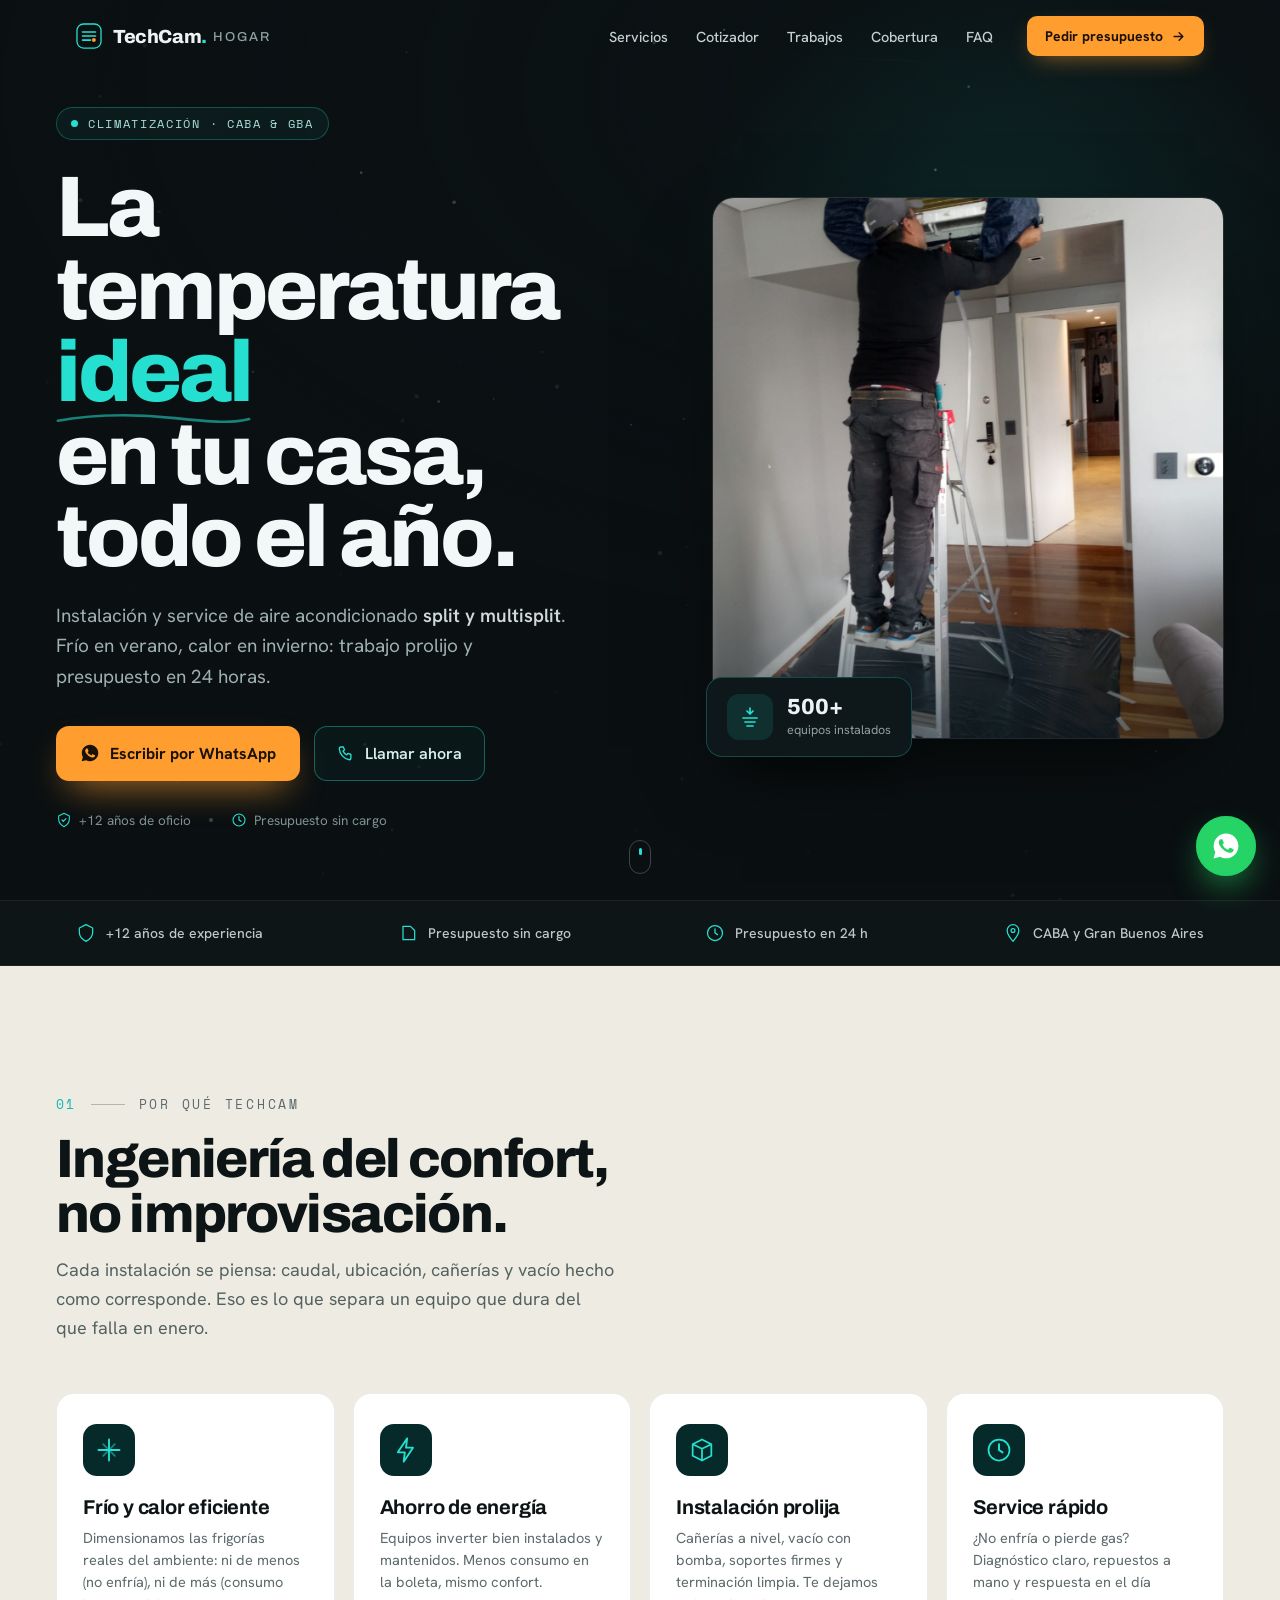
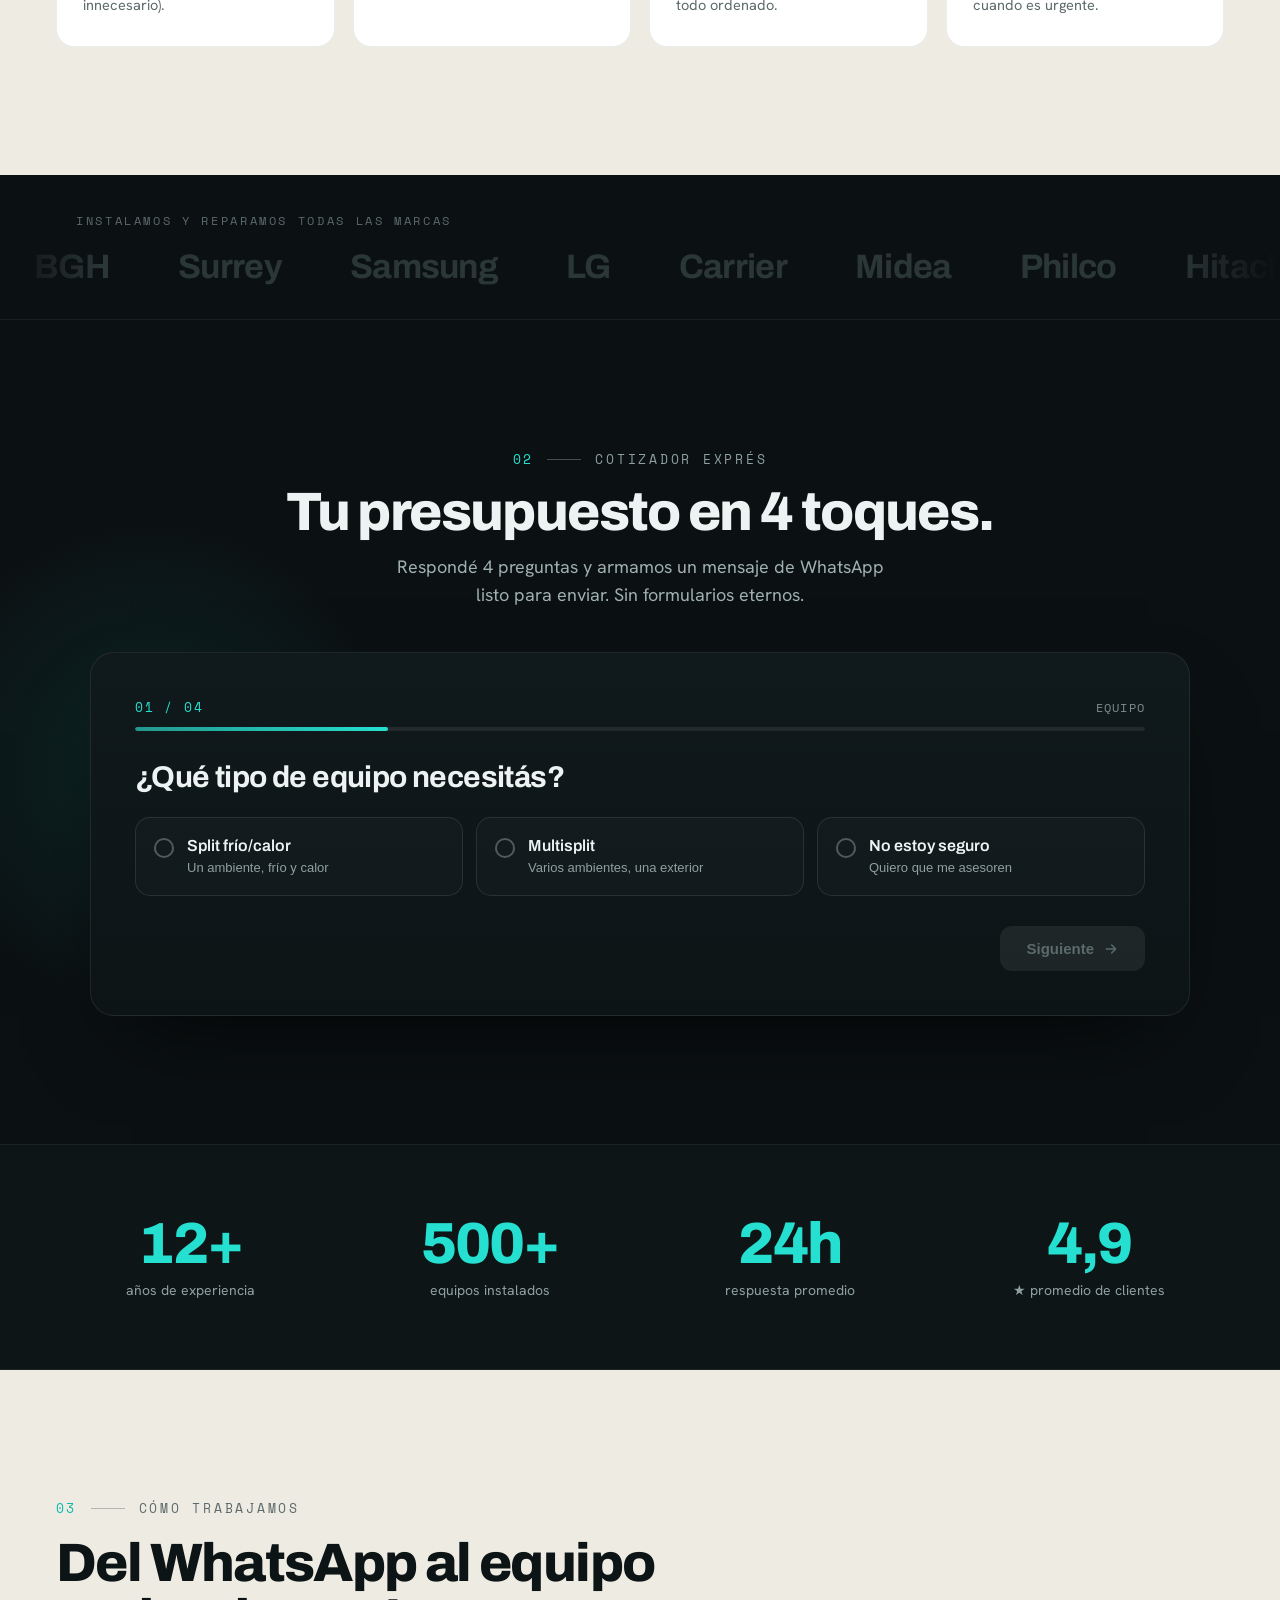
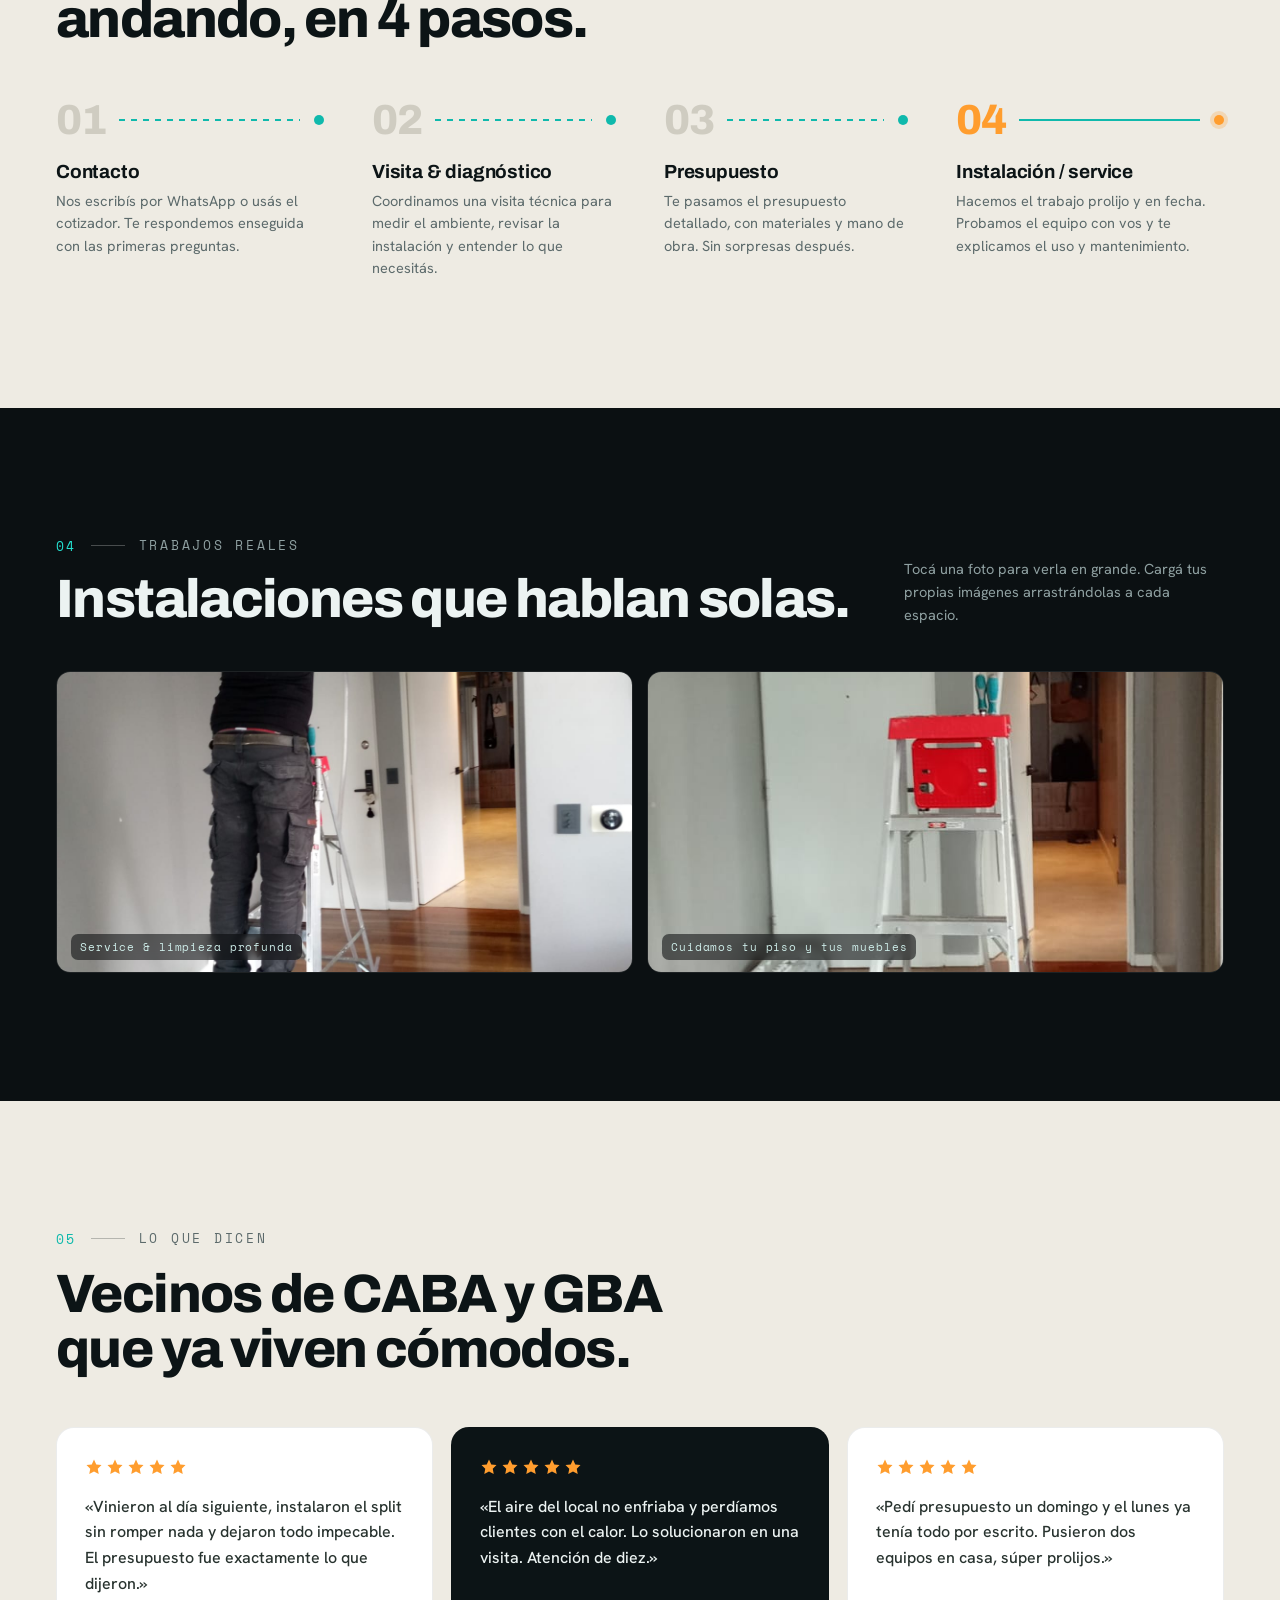
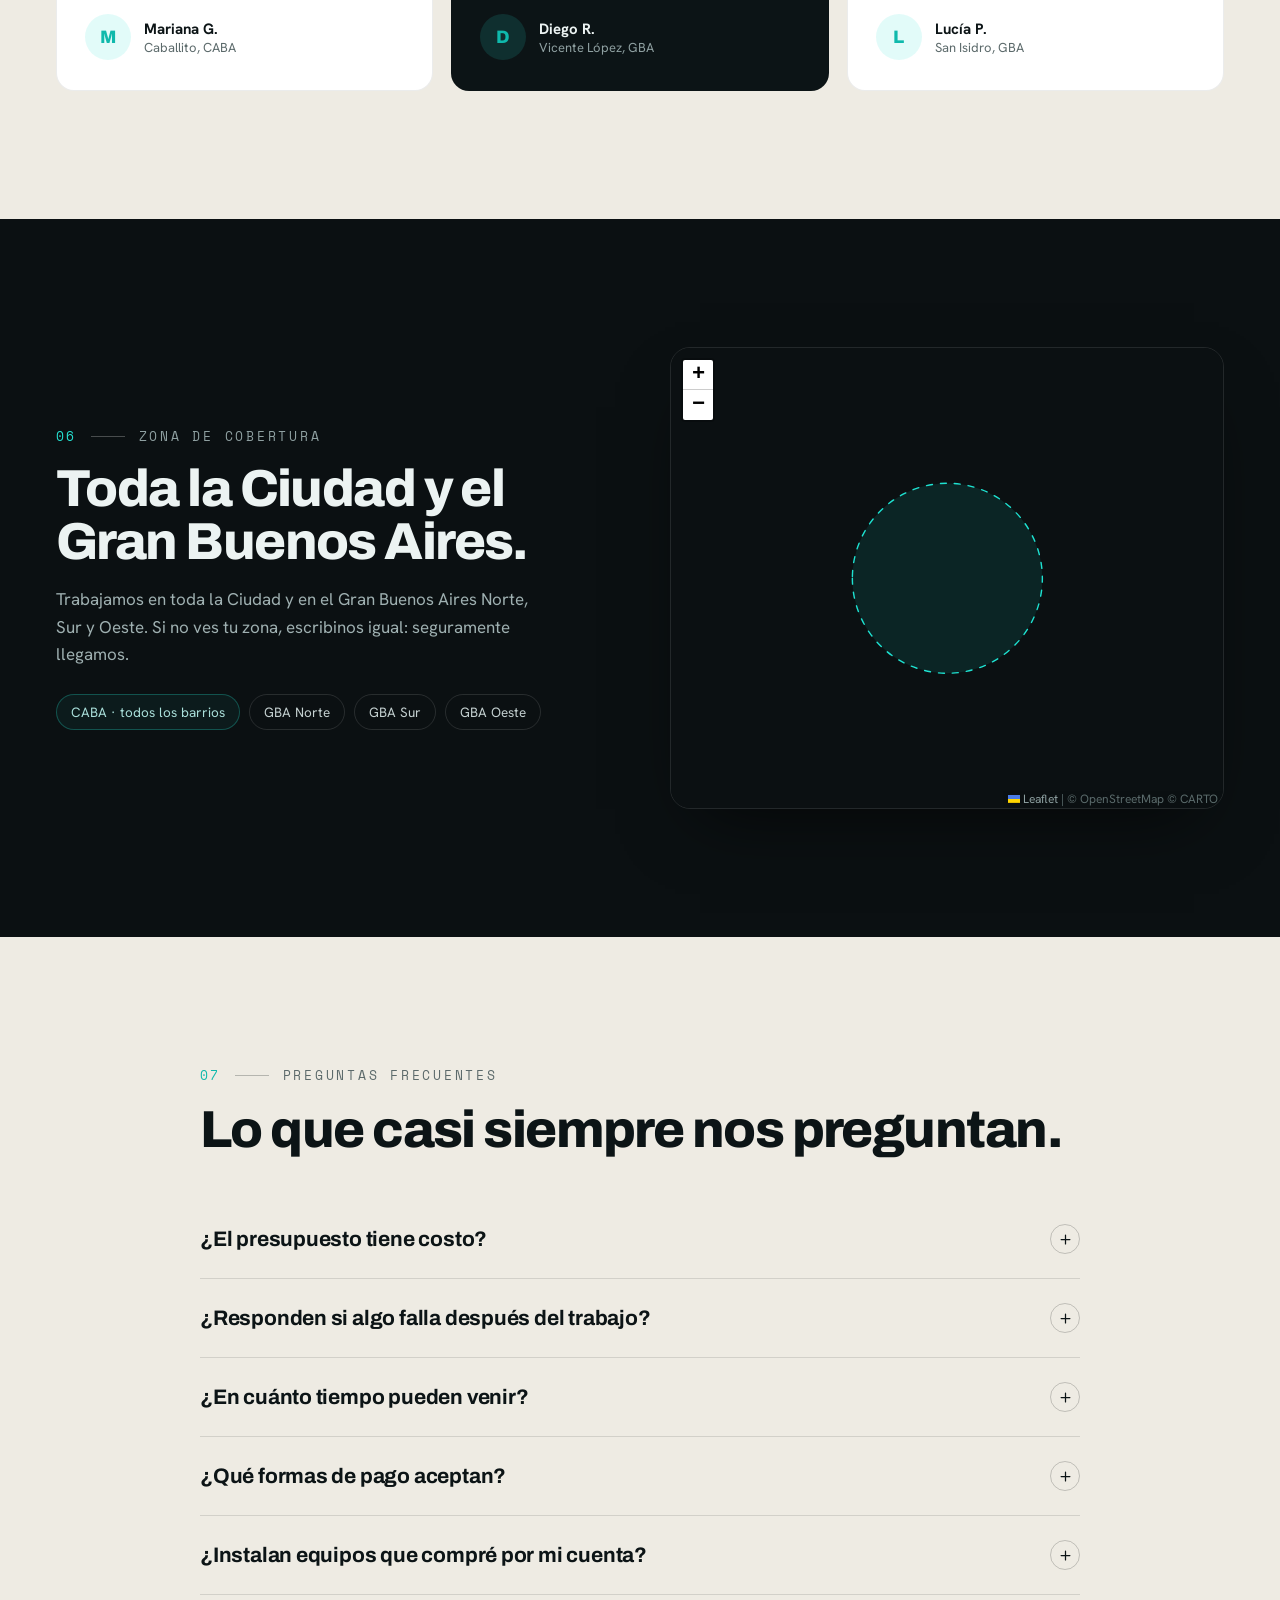
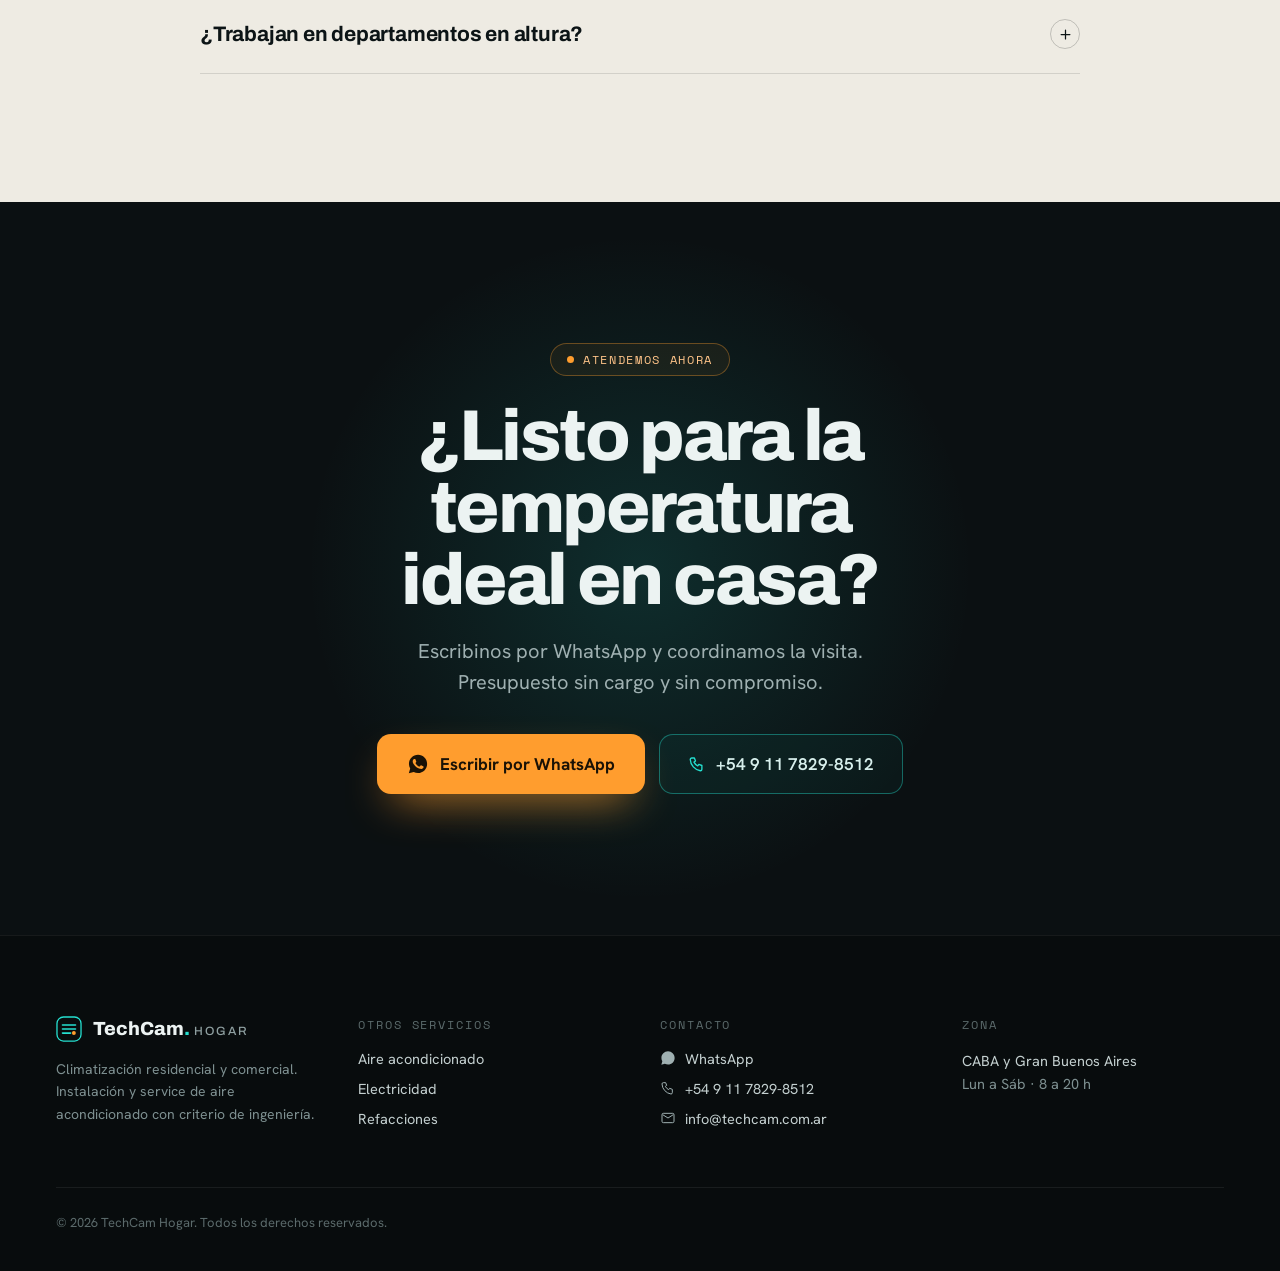
==== aire/index.html @ 9340d60f "feat(hogar): portal + 3 landings estaticas conectadas al backend de leads Recreacion fiel de los dis" ====
<!DOCTYPE html>
<html lang="es">
<head>
<meta charset="utf-8">
<meta name="viewport" content="width=device-width, initial-scale=1">
<meta name="description" content="Aire acondicionado en CABA y GBA — instalación y service de split y multisplit. Presupuesto sin cargo. TechCam Hogar.">
<meta name="theme-color" content="#0B1012">
<title>Aire acondicionado · TechCam Hogar — CABA y GBA</title>
<link rel="stylesheet" href="../assets/fonts.css">
<link rel="stylesheet" href="../assets/vendor/leaflet/leaflet.css">
<style>

  *{box-sizing:border-box}
  html{scroll-behavior:smooth}
  body{margin:0;background:#0B1012}
  ::selection{background:#25E0D0;color:#04100E}
  img{max-width:100%}
  .lf-map{filter:saturate(1.05)}
  .leaflet-container{background:#0B1012!important;font-family:'Hanken Grotesk',sans-serif}
  .leaflet-control-attribution{background:rgba(11,16,18,.7)!important;color:#5b6a6b!important}
  .leaflet-control-attribution a{color:#8fa0a1!important}
  @keyframes tc-rise{from{opacity:0;transform:translateY(30px)}to{opacity:1;transform:translateY(0)}}
  @keyframes tc-marquee{from{transform:translateX(0)}to{transform:translateX(-50%)}}
  @keyframes tc-float{0%,100%{transform:translateY(0)}50%{transform:translateY(-12px)}}
  @keyframes tc-pulse{0%,100%{opacity:.5;transform:scale(1)}50%{opacity:1;transform:scale(1.25)}}
  @keyframes tc-scrolldot{0%{transform:translateY(0);opacity:0}30%{opacity:1}70%{opacity:1}100%{transform:translateY(16px);opacity:0}}
  @keyframes tc-spin{to{transform:rotate(360deg)}}
  @media (prefers-reduced-motion: reduce){
    *{animation-duration:.001ms!important;animation-iteration-count:1!important;transition-duration:.001ms!important;scroll-behavior:auto!important}
  }

  [hidden]{display:none!important}
  .scif{display:contents}
  .scif-mnav,.scif-overlay,.scif-mbar{display:none}
  @media(max-width:879px){
    .scif-dnav{display:none}
    .scif-mnav{display:contents}
    .scif-mbar{display:contents}
    .scif-bubble{display:none}
  }
  [data-root].menu-open .scif-overlay{display:contents}
  body.tc-noscroll{overflow:hidden}

</style>
</head>
<body>
<div data-root style="background:#0B1012;color:#ECF3F2;font-family:'Hanken Grotesk',sans-serif;overflow-x:hidden;position:relative;-webkit-font-smoothing:antialiased">

  <!-- ============ NAV ============ -->
  <nav data-nav style="position:fixed;top:0;left:0;right:0;z-index:90;transition:background .35s ease,border-color .35s ease,box-shadow .35s ease;border-bottom:1px solid transparent">
    <div style="max-width:1240px;margin:0 auto;padding:0 clamp(20px,5vw,56px);height:72px;display:flex;align-items:center;justify-content:space-between;gap:24px">
      <a href="#top" style="display:flex;align-items:center;gap:11px;text-decoration:none;color:#ECF3F2">
        <span style="display:inline-flex">
          <svg width="26" height="26" viewBox="0 0 32 32" fill="none" aria-hidden="true">
            <rect x="1.2" y="1.2" width="29.6" height="29.6" rx="8" stroke="#25E0D0" stroke-width="1.6"/>
            <path d="M8 11h16M8 16h16M8 21h10" stroke="#25E0D0" stroke-width="2" stroke-linecap="round"/>
            <circle cx="22" cy="21" r="2.4" fill="#FF9D2E"/>
          </svg>
        </span>
        <span style="font-family:'Archivo',sans-serif;font-weight:800;letter-spacing:-.02em;font-size:19px;line-height:1">TechCam<span style="color:#25E0D0">.</span><span style="font-weight:500;color:#8FA0A1;font-size:13px;letter-spacing:.16em;text-transform:uppercase;margin-left:6px;vertical-align:middle">Hogar</span></span>
      </a>

      <div class="scif scif-dnav">
        <div style="display:flex;align-items:center;gap:34px">
          <div style="display:flex;align-items:center;gap:28px;font-size:14.5px;font-weight:500">
            <a href="#servicios" style="color:#C4D0D0;text-decoration:none;transition:color .2s" data-hov-in='{"color": "#25E0D0"}' data-hov-out='{"color": "#C4D0D0"}'>Servicios</a>
            <a href="#cotizador" style="color:#C4D0D0;text-decoration:none;transition:color .2s" data-hov-in='{"color": "#25E0D0"}' data-hov-out='{"color": "#C4D0D0"}'>Cotizador</a>
            <a href="#trabajos" style="color:#C4D0D0;text-decoration:none;transition:color .2s" data-hov-in='{"color": "#25E0D0"}' data-hov-out='{"color": "#C4D0D0"}'>Trabajos</a>
            <a href="#cobertura" style="color:#C4D0D0;text-decoration:none;transition:color .2s" data-hov-in='{"color": "#25E0D0"}' data-hov-out='{"color": "#C4D0D0"}'>Cobertura</a>
            <a href="#faq" style="color:#C4D0D0;text-decoration:none;transition:color .2s" data-hov-in='{"color": "#25E0D0"}' data-hov-out='{"color": "#C4D0D0"}'>FAQ</a>
          </div>
          <a href="#cotizador" data-wa target="_blank" rel="noopener" style="display:inline-flex;align-items:center;gap:8px;background:#FF9D2E;color:#1A1206;font-weight:700;font-size:14px;padding:11px 18px;border-radius:10px;text-decoration:none;box-shadow:0 8px 24px -10px rgba(255,157,46,.7);transition:transform .2s,box-shadow .2s" data-hov-in='{"transform": "translateY(-2px)", "boxShadow": "0 14px 30px -10px rgba(255,157,46,.85)"}' data-hov-out='{"transform": "", "boxShadow": "0 8px 24px -10px rgba(255,157,46,.7)"}'>
            Pedir presupuesto
            <svg width="15" height="15" viewBox="0 0 24 24" fill="none"><path d="M5 12h14M13 6l6 6-6 6" stroke="#1A1206" stroke-width="2.2" stroke-linecap="round" stroke-linejoin="round"/></svg>
          </a>
        </div>
      </div>

      <div class="scif scif-mnav">
        <button aria-label="Abrir menú" aria-expanded="false" data-action="menu-open" style="display:inline-flex;flex-direction:column;gap:5px;background:transparent;border:1px solid rgba(255,255,255,.16);border-radius:10px;padding:11px;cursor:pointer">
          <span style="width:20px;height:2px;background:#ECF3F2;border-radius:2px;display:block"></span>
          <span style="width:20px;height:2px;background:#ECF3F2;border-radius:2px;display:block"></span>
          <span style="width:14px;height:2px;background:#25E0D0;border-radius:2px;display:block"></span>
        </button>
      </div>
    </div>
  </nav>

  <!-- ============ MOBILE OVERLAY ============ -->
  <div class="scif scif-overlay">
    <div style="position:fixed;inset:0;z-index:100;background:#0B1012;display:flex;flex-direction:column;padding:0;animation:tc-rise .3s ease">
      <div style="height:72px;display:flex;align-items:center;justify-content:space-between;padding:0 clamp(20px,5vw,56px);border-bottom:1px solid rgba(255,255,255,.08)">
        <span style="font-family:'Archivo',sans-serif;font-weight:800;font-size:19px">TechCam<span style="color:#25E0D0">.</span></span>
        <button aria-label="Cerrar menú" data-action="menu-close" style="background:transparent;border:1px solid rgba(255,255,255,.16);border-radius:10px;padding:11px;cursor:pointer;color:#ECF3F2">
          <svg width="20" height="20" viewBox="0 0 24 24" fill="none"><path d="M6 6l12 12M18 6L6 18" stroke="#ECF3F2" stroke-width="2" stroke-linecap="round"/></svg>
        </button>
      </div>
      <div style="flex:1;display:flex;flex-direction:column;justify-content:center;gap:8px;padding:0 clamp(24px,7vw,56px)">
        <a href="#servicios" data-action="menu-close" style="font-family:'Archivo',sans-serif;font-weight:700;font-size:clamp(30px,9vw,44px);letter-spacing:-.02em;color:#ECF3F2;text-decoration:none;padding:10px 0;border-bottom:1px solid rgba(255,255,255,.07)"><span style="font-family:'Space Mono',monospace;font-size:13px;color:#25E0D0;vertical-align:super;margin-right:12px">01</span>Servicios</a>
        <a href="#cotizador" data-action="menu-close" style="font-family:'Archivo',sans-serif;font-weight:700;font-size:clamp(30px,9vw,44px);letter-spacing:-.02em;color:#ECF3F2;text-decoration:none;padding:10px 0;border-bottom:1px solid rgba(255,255,255,.07)"><span style="font-family:'Space Mono',monospace;font-size:13px;color:#25E0D0;vertical-align:super;margin-right:12px">02</span>Cotizador</a>
        <a href="#trabajos" data-action="menu-close" style="font-family:'Archivo',sans-serif;font-weight:700;font-size:clamp(30px,9vw,44px);letter-spacing:-.02em;color:#ECF3F2;text-decoration:none;padding:10px 0;border-bottom:1px solid rgba(255,255,255,.07)"><span style="font-family:'Space Mono',monospace;font-size:13px;color:#25E0D0;vertical-align:super;margin-right:12px">03</span>Trabajos</a>
        <a href="#cobertura" data-action="menu-close" style="font-family:'Archivo',sans-serif;font-weight:700;font-size:clamp(30px,9vw,44px);letter-spacing:-.02em;color:#ECF3F2;text-decoration:none;padding:10px 0;border-bottom:1px solid rgba(255,255,255,.07)"><span style="font-family:'Space Mono',monospace;font-size:13px;color:#25E0D0;vertical-align:super;margin-right:12px">04</span>Cobertura</a>
        <a href="#faq" data-action="menu-close" style="font-family:'Archivo',sans-serif;font-weight:700;font-size:clamp(30px,9vw,44px);letter-spacing:-.02em;color:#ECF3F2;text-decoration:none;padding:10px 0;border-bottom:1px solid rgba(255,255,255,.07)"><span style="font-family:'Space Mono',monospace;font-size:13px;color:#25E0D0;vertical-align:super;margin-right:12px">05</span>FAQ</a>
      </div>
      <div style="padding:24px clamp(24px,7vw,56px) 36px;display:flex;flex-direction:column;gap:12px">
        <a href="#cotizador" data-wa target="_blank" rel="noopener" style="display:flex;align-items:center;justify-content:center;gap:9px;background:#FF9D2E;color:#1A1206;font-weight:700;font-size:16px;padding:16px;border-radius:12px;text-decoration:none">WhatsApp · Pedir presupuesto</a>
        <a href="tel:+5491178298512" style="display:flex;align-items:center;justify-content:center;gap:9px;border:1px solid rgba(37,224,208,.4);color:#25E0D0;font-weight:600;font-size:16px;padding:15px;border-radius:12px;text-decoration:none">Llamar ahora</a>
      </div>
    </div>
  </div>

  <!-- ============ HERO ============ -->
  <header id="top" style="position:relative;min-height:100vh;padding:96px clamp(20px,5vw,56px) 60px;display:flex;align-items:center;overflow:hidden">
    <canvas data-airflow style="position:absolute;inset:0;width:100%;height:100%;z-index:0"></canvas>
    <div data-parallax="0.018" style="position:absolute;top:-10%;right:-8%;width:60vw;height:60vw;max-width:760px;max-height:760px;background:radial-gradient(circle at center,rgba(37,224,208,.16),rgba(37,224,208,0) 62%);z-index:0;pointer-events:none"></div>
    <div style="position:absolute;inset:0;background:radial-gradient(120% 90% at 80% 10%,rgba(13,30,33,.2),rgba(11,16,18,.85) 70%);z-index:1;pointer-events:none"></div>

    <div style="position:relative;z-index:2;max-width:1240px;margin:0 auto;width:100%;display:flex;gap:clamp(32px,5vw,72px);align-items:center;flex-wrap:wrap">
      <div style="flex:1 1 460px;min-width:300px">
        <div data-reveal data-reveal-delay="0" style="opacity:0;display:inline-flex;align-items:center;gap:10px;border:1px solid rgba(37,224,208,.28);background:rgba(37,224,208,.05);border-radius:100px;padding:7px 14px;margin-bottom:26px">
          <span style="width:7px;height:7px;border-radius:50%;background:#25E0D0;animation:tc-pulse 2.4s infinite"></span>
          <span style="font-family:'Space Mono',monospace;font-size:12px;letter-spacing:.14em;text-transform:uppercase;color:#A9DFDA">Climatización · CABA &amp; GBA</span>
        </div>
        <h1 data-reveal data-reveal-delay="80" style="opacity:0;font-family:'Archivo',sans-serif;font-weight:800;font-size:clamp(42px,7.4vw,86px);line-height:.96;letter-spacing:-.035em;margin:0 0 22px;color:#F2F8F7">
          La temperatura <span style="position:relative;color:#25E0D0;white-space:nowrap">ideal<svg width="100%" height="14" viewBox="0 0 200 14" preserveAspectRatio="none" style="position:absolute;left:0;bottom:-6px;width:100%;height:12px"><path d="M2 9c40-8 80-8 120-3s60 6 76 1" stroke="#25E0D0" stroke-width="3" fill="none" stroke-linecap="round" opacity=".55"/></svg></span><br>en tu casa, todo el año.
        </h1>
        <p data-reveal data-reveal-delay="160" style="opacity:0;font-size:clamp(16px,2.2vw,19px);line-height:1.6;color:#9FB0B1;max-width:520px;margin:0 0 34px">
          Instalación y service de aire acondicionado <strong style="color:#CFDBDB;font-weight:600">split y multisplit</strong>. Frío en verano, calor en invierno: trabajo prolijo y presupuesto en 24 horas.
        </p>
        <div data-reveal data-reveal-delay="240" style="opacity:0;display:flex;gap:14px;flex-wrap:wrap;margin-bottom:30px">
          <a href="#cotizador" data-wa target="_blank" rel="noopener" style="display:inline-flex;align-items:center;gap:10px;background:#FF9D2E;color:#1A1206;font-weight:700;font-size:16px;padding:16px 24px;border-radius:13px;text-decoration:none;box-shadow:0 16px 36px -14px rgba(255,157,46,.8);transition:transform .2s,box-shadow .2s" data-hov-in='{"transform": "translateY(-3px)", "boxShadow": "0 22px 42px -14px rgba(255,157,46,.9)"}' data-hov-out='{"transform": "", "boxShadow": "0 16px 36px -14px rgba(255,157,46,.8)"}'>
            <svg width="20" height="20" viewBox="0 0 24 24" fill="#1A1206"><path d="M12.04 2C6.58 2 2.13 6.45 2.13 11.9c0 1.76.46 3.45 1.34 4.95L2 22l5.3-1.39c1.45.79 3.08 1.21 4.74 1.21 5.46 0 9.91-4.45 9.91-9.91C21.95 6.45 17.5 2 12.04 2zm5.8 14.04c-.24.68-1.42 1.31-1.95 1.36-.5.05-1.13.07-1.83-.11-.42-.13-.96-.31-1.66-.61-2.92-1.26-4.83-4.2-4.98-4.39-.15-.2-1.19-1.58-1.19-3.01 0-1.43.75-2.13 1.02-2.42.27-.29.58-.36.78-.36.2 0 .39 0 .56.01.18.01.42-.07.66.5.24.58.82 2.01.89 2.16.07.14.12.31.02.51-.1.2-.15.31-.29.48-.15.17-.31.39-.44.52-.15.15-.3.31-.13.6.17.29.76 1.25 1.63 2.03 1.12 1 2.06 1.31 2.35 1.46.29.15.46.13.63-.08.17-.2.73-.85.92-1.14.2-.29.39-.24.66-.15.27.1 1.7.8 1.99.95.29.15.49.22.56.34.07.12.07.7-.17 1.38z"/></svg>
            Escribir por WhatsApp
          </a>
          <a href="tel:+5491178298512" style="display:inline-flex;align-items:center;gap:10px;border:1px solid rgba(37,224,208,.38);color:#D7EFEC;font-weight:600;font-size:16px;padding:16px 22px;border-radius:13px;text-decoration:none;background:rgba(37,224,208,.04);transition:background .2s,border-color .2s" data-hov-in='{"background": "rgba(37,224,208,.1)", "borderColor": "rgba(37,224,208,.7)"}' data-hov-out='{"background": "rgba(37,224,208,.04)", "borderColor": "rgba(37,224,208,.38)"}'>
            <svg width="18" height="18" viewBox="0 0 24 24" fill="none"><path d="M5 4h3.5l1.5 4-2 1.5a11 11 0 005 5l1.5-2 4 1.5V19a2 2 0 01-2 2A16 16 0 013 6a2 2 0 012-2z" stroke="#25E0D0" stroke-width="1.8" stroke-linejoin="round"/></svg>
            Llamar ahora
          </a>
        </div>
        <div data-reveal data-reveal-delay="320" style="opacity:0;display:flex;align-items:center;gap:18px;flex-wrap:wrap;font-size:13.5px;color:#7E9091">
          <span style="display:inline-flex;align-items:center;gap:7px"><svg width="16" height="16" viewBox="0 0 24 24" fill="none"><path d="M12 2l8 4v5c0 5-3.4 8.5-8 11-4.6-2.5-8-6-8-11V6l8-4z" stroke="#25E0D0" stroke-width="1.6" stroke-linejoin="round"/><path d="M9 12l2 2 4-4" stroke="#25E0D0" stroke-width="1.8" stroke-linecap="round" stroke-linejoin="round"/></svg>+12 años de oficio</span>
          <span style="width:4px;height:4px;border-radius:50%;background:#3a4748"></span>
          <span style="display:inline-flex;align-items:center;gap:7px"><svg width="16" height="16" viewBox="0 0 24 24" fill="none"><circle cx="12" cy="12" r="9" stroke="#25E0D0" stroke-width="1.6"/><path d="M12 7v5l3 2" stroke="#25E0D0" stroke-width="1.8" stroke-linecap="round"/></svg>Presupuesto sin cargo</span>
        </div>
      </div>

      <div data-reveal data-reveal-delay="180" data-parallax="-0.03" style="opacity:0;flex:1 1 380px;min-width:280px;position:relative">
        <div style="position:relative;border-radius:22px;overflow:hidden;border:1px solid rgba(255,255,255,.1);box-shadow:0 40px 90px -30px rgba(0,0,0,.7)">
          <img src="assets/aire-2.jpeg" alt="Trabajo de aire acondicionado — TechCam Hogar" loading="lazy" decoding="async" style="display:block;width:100%;height:clamp(360px,52vw,540px);object-fit:cover">
          <div style="position:absolute;inset:0;pointer-events:none;background:linear-gradient(180deg,rgba(11,16,18,0) 55%,rgba(11,16,18,.55))"></div>
        </div>
        <div style="position:absolute;left:-6px;bottom:-18px;background:#0E1719;border:1px solid rgba(37,224,208,.25);border-radius:16px;padding:16px 20px;box-shadow:0 24px 50px -22px rgba(0,0,0,.8);display:flex;align-items:center;gap:14px;animation:tc-float 6s ease-in-out infinite">
          <div style="width:46px;height:46px;border-radius:12px;background:rgba(37,224,208,.12);display:flex;align-items:center;justify-content:center">
            <svg width="24" height="24" viewBox="0 0 24 24" fill="none"><path d="M12 3v6m0 0l-3-3m3 3l3-3M5 13h14M7 17h10M9 21h6" stroke="#25E0D0" stroke-width="1.7" stroke-linecap="round" stroke-linejoin="round"/></svg>
          </div>
          <div>
            <div style="font-family:'Archivo',sans-serif;font-weight:800;font-size:22px;line-height:1"><span data-counter data-target="500" data-suffix="+">500+</span></div>
            <div style="font-size:12.5px;color:#8FA0A1;margin-top:3px">equipos instalados</div>
          </div>
        </div>
      </div>
    </div>

    <div style="position:absolute;left:50%;bottom:26px;transform:translateX(-50%);z-index:2;display:flex;flex-direction:column;align-items:center;gap:8px">
      <span style="width:22px;height:34px;border:1.5px solid rgba(255,255,255,.22);border-radius:12px;display:flex;justify-content:center;padding-top:7px"><span style="width:3px;height:7px;border-radius:2px;background:#25E0D0;animation:tc-scrolldot 1.8s infinite"></span></span>
    </div>
  </header>

  <!-- ============ TRUST BAR ============ -->
  <section style="background:#0E1517;border-top:1px solid rgba(255,255,255,.06);border-bottom:1px solid rgba(255,255,255,.06)">
    <div style="max-width:1240px;margin:0 auto;padding:22px clamp(20px,5vw,56px);display:flex;flex-wrap:wrap;gap:14px 32px;justify-content:space-between;align-items:center">
      <div style="display:flex;align-items:center;gap:10px;font-size:14px;color:#BCC9C9;font-weight:500"><svg width="20" height="20" viewBox="0 0 24 24" fill="none"><path d="M12 2l8 4v5c0 5-3.4 8.5-8 11-4.6-2.5-8-6-8-11V6l8-4z" stroke="#25E0D0" stroke-width="1.5" stroke-linejoin="round"/></svg>+12 años de experiencia</div>
      <div style="display:flex;align-items:center;gap:10px;font-size:14px;color:#BCC9C9;font-weight:500"><svg width="20" height="20" viewBox="0 0 24 24" fill="none"><path d="M6 4h9l5 5v11H6z" stroke="#25E0D0" stroke-width="1.5" stroke-linejoin="round"/></svg>Presupuesto sin cargo</div>
      <div style="display:flex;align-items:center;gap:10px;font-size:14px;color:#BCC9C9;font-weight:500"><svg width="20" height="20" viewBox="0 0 24 24" fill="none"><circle cx="12" cy="12" r="9" stroke="#25E0D0" stroke-width="1.5"/><path d="M12 7v5l3 2" stroke="#25E0D0" stroke-width="1.6" stroke-linecap="round"/></svg>Presupuesto en 24 h</div>
      <div style="display:flex;align-items:center;gap:10px;font-size:14px;color:#BCC9C9;font-weight:500"><svg width="20" height="20" viewBox="0 0 24 24" fill="none"><path d="M12 2C8 2 5 5 5 9c0 5 7 13 7 13s7-8 7-13c0-4-3-7-7-7z" stroke="#25E0D0" stroke-width="1.5" stroke-linejoin="round"/><circle cx="12" cy="9" r="2.3" stroke="#25E0D0" stroke-width="1.5"/></svg>CABA y Gran Buenos Aires</div>
    </div>
  </section>

  <!-- ============ BENEFICIOS (light) ============ -->
  <section id="servicios" style="background:#EEEBE3;color:#0C1416;padding:clamp(72px,10vw,130px) clamp(20px,5vw,56px)">
    <div style="max-width:1240px;margin:0 auto">
      <div data-reveal style="opacity:0;display:flex;align-items:center;gap:14px;margin-bottom:18px">
        <span style="font-family:'Space Mono',monospace;font-size:13px;letter-spacing:.18em;color:#0FB9AC">01</span>
        <span style="width:34px;height:1px;background:#0C1416;opacity:.25"></span>
        <span style="font-family:'Space Mono',monospace;font-size:12.5px;letter-spacing:.22em;text-transform:uppercase;color:#5C6A6B">Por qué TechCam</span>
      </div>
      <h2 data-reveal data-reveal-delay="60" style="opacity:0;font-family:'Archivo',sans-serif;font-weight:800;font-size:clamp(30px,5vw,54px);line-height:1.02;letter-spacing:-.03em;margin:0 0 14px;max-width:760px;text-wrap:balance">Ingeniería del confort, no improvisación.</h2>
      <p data-reveal data-reveal-delay="120" style="opacity:0;font-size:clamp(15px,2vw,18px);color:#54625F;max-width:560px;margin:0 0 50px;line-height:1.6">Cada instalación se piensa: caudal, ubicación, cañerías y vacío hecho como corresponde. Eso es lo que separa un equipo que dura del que falla en enero.</p>

      <div style="display:grid;grid-template-columns:repeat(auto-fit,minmax(min(100%,250px),1fr));gap:18px">
        <div data-reveal data-reveal-delay="0" style="opacity:0;background:#fff;border:1px solid rgba(11,16,18,.08);border-radius:18px;padding:30px 26px;transition:transform .3s ease,box-shadow .3s ease,border-color .3s ease" data-hov-in='{"transform": "translateY(-6px)", "boxShadow": "0 24px 50px -26px rgba(15,185,172,.45)", "borderColor": "rgba(15,185,172,.4)"}' data-hov-out='{"transform": "", "boxShadow": "", "borderColor": "rgba(11,16,18,.08)"}'>
          <div style="width:52px;height:52px;border-radius:14px;background:#06292a;display:flex;align-items:center;justify-content:center;margin-bottom:20px"><svg width="28" height="28" viewBox="0 0 24 24" fill="none"><path d="M12 3v18M3 12h18" stroke="#25E0D0" stroke-width="1.6" stroke-linecap="round"/><path d="M7 7l10 10M17 7L7 17" stroke="#25E0D0" stroke-width="1.6" stroke-linecap="round" opacity=".5"/></svg></div>
          <h3 style="font-family:'Archivo',sans-serif;font-weight:700;font-size:20px;margin:0 0 9px;letter-spacing:-.01em">Frío y calor eficiente</h3>
          <p style="font-size:14.5px;line-height:1.55;color:#5C6A6B;margin:0">Dimensionamos las frigorías reales del ambiente: ni de menos (no enfría), ni de más (consumo innecesario).</p>
        </div>
        <div data-reveal data-reveal-delay="80" style="opacity:0;background:#fff;border:1px solid rgba(11,16,18,.08);border-radius:18px;padding:30px 26px;transition:transform .3s ease,box-shadow .3s ease,border-color .3s ease" data-hov-in='{"transform": "translateY(-6px)", "boxShadow": "0 24px 50px -26px rgba(15,185,172,.45)", "borderColor": "rgba(15,185,172,.4)"}' data-hov-out='{"transform": "", "boxShadow": "", "borderColor": "rgba(11,16,18,.08)"}'>
          <div style="width:52px;height:52px;border-radius:14px;background:#06292a;display:flex;align-items:center;justify-content:center;margin-bottom:20px"><svg width="28" height="28" viewBox="0 0 24 24" fill="none"><path d="M13 2L5 14h6l-1 8 8-12h-6l1-8z" stroke="#25E0D0" stroke-width="1.6" stroke-linejoin="round"/></svg></div>
          <h3 style="font-family:'Archivo',sans-serif;font-weight:700;font-size:20px;margin:0 0 9px;letter-spacing:-.01em">Ahorro de energía</h3>
          <p style="font-size:14.5px;line-height:1.55;color:#5C6A6B;margin:0">Equipos inverter bien instalados y mantenidos. Menos consumo en la boleta, mismo confort.</p>
        </div>
        <div data-reveal data-reveal-delay="160" style="opacity:0;background:#fff;border:1px solid rgba(11,16,18,.08);border-radius:18px;padding:30px 26px;transition:transform .3s ease,box-shadow .3s ease,border-color .3s ease" data-hov-in='{"transform": "translateY(-6px)", "boxShadow": "0 24px 50px -26px rgba(15,185,172,.45)", "borderColor": "rgba(15,185,172,.4)"}' data-hov-out='{"transform": "", "boxShadow": "", "borderColor": "rgba(11,16,18,.08)"}'>
          <div style="width:52px;height:52px;border-radius:14px;background:#06292a;display:flex;align-items:center;justify-content:center;margin-bottom:20px"><svg width="28" height="28" viewBox="0 0 24 24" fill="none"><path d="M4 7l8-4 8 4v10l-8 4-8-4V7z" stroke="#25E0D0" stroke-width="1.5" stroke-linejoin="round"/><path d="M4 7l8 4 8-4M12 11v10" stroke="#25E0D0" stroke-width="1.5" stroke-linejoin="round"/></svg></div>
          <h3 style="font-family:'Archivo',sans-serif;font-weight:700;font-size:20px;margin:0 0 9px;letter-spacing:-.01em">Instalación prolija</h3>
          <p style="font-size:14.5px;line-height:1.55;color:#5C6A6B;margin:0">Cañerías a nivel, vacío con bomba, soportes firmes y terminación limpia. Te dejamos todo ordenado.</p>
        </div>
        <div data-reveal data-reveal-delay="240" style="opacity:0;background:#fff;border:1px solid rgba(11,16,18,.08);border-radius:18px;padding:30px 26px;transition:transform .3s ease,box-shadow .3s ease,border-color .3s ease" data-hov-in='{"transform": "translateY(-6px)", "boxShadow": "0 24px 50px -26px rgba(15,185,172,.45)", "borderColor": "rgba(15,185,172,.4)"}' data-hov-out='{"transform": "", "boxShadow": "", "borderColor": "rgba(11,16,18,.08)"}'>
          <div style="width:52px;height:52px;border-radius:14px;background:#06292a;display:flex;align-items:center;justify-content:center;margin-bottom:20px"><svg width="28" height="28" viewBox="0 0 24 24" fill="none"><circle cx="12" cy="12" r="9" stroke="#25E0D0" stroke-width="1.5"/><path d="M12 7v5l3 2" stroke="#25E0D0" stroke-width="1.7" stroke-linecap="round"/></svg></div>
          <h3 style="font-family:'Archivo',sans-serif;font-weight:700;font-size:20px;margin:0 0 9px;letter-spacing:-.01em">Service rápido</h3>
          <p style="font-size:14.5px;line-height:1.55;color:#5C6A6B;margin:0">¿No enfría o pierde gas? Diagnóstico claro, repuestos a mano y respuesta en el día cuando es urgente.</p>
        </div>
      </div>
    </div>
  </section>

  <!-- ============ MARQUEE ============ -->
  <section style="background:#0B1012;padding:34px 0;border-bottom:1px solid rgba(255,255,255,.06);overflow:hidden">
    <div style="max-width:1240px;margin:0 auto 18px;padding:0 clamp(20px,5vw,56px)"><span style="font-family:'Space Mono',monospace;font-size:12px;letter-spacing:.22em;text-transform:uppercase;color:#5b6a6b">Instalamos y reparamos todas las marcas</span></div>
    <div style="position:relative;width:100%;overflow:hidden;-webkit-mask-image:linear-gradient(90deg,transparent,#000 8%,#000 92%,transparent);mask-image:linear-gradient(90deg,transparent,#000 8%,#000 92%,transparent)">
      <div data-marquee style="display:flex;width:max-content;gap:0;animation:tc-marquee 32s linear infinite">
        <div style="display:flex;gap:0">
          <span style="font-family:'Archivo',sans-serif;font-weight:700;font-size:clamp(22px,3.4vw,34px);color:#2b3637;padding:0 34px;letter-spacing:-.02em;transition:color .25s" data-hov-in='{"color": "#25E0D0"}' data-hov-out='{"color": "#2b3637"}'>BGH</span>
          <span style="font-family:'Archivo',sans-serif;font-weight:700;font-size:clamp(22px,3.4vw,34px);color:#2b3637;padding:0 34px;letter-spacing:-.02em;transition:color .25s" data-hov-in='{"color": "#25E0D0"}' data-hov-out='{"color": "#2b3637"}'>Surrey</span>
          <span style="font-family:'Archivo',sans-serif;font-weight:700;font-size:clamp(22px,3.4vw,34px);color:#2b3637;padding:0 34px;letter-spacing:-.02em;transition:color .25s" data-hov-in='{"color": "#25E0D0"}' data-hov-out='{"color": "#2b3637"}'>Samsung</span>
          <span style="font-family:'Archivo',sans-serif;font-weight:700;font-size:clamp(22px,3.4vw,34px);color:#2b3637;padding:0 34px;letter-spacing:-.02em;transition:color .25s" data-hov-in='{"color": "#25E0D0"}' data-hov-out='{"color": "#2b3637"}'>LG</span>
          <span style="font-family:'Archivo',sans-serif;font-weight:700;font-size:clamp(22px,3.4vw,34px);color:#2b3637;padding:0 34px;letter-spacing:-.02em;transition:color .25s" data-hov-in='{"color": "#25E0D0"}' data-hov-out='{"color": "#2b3637"}'>Carrier</span>
          <span style="font-family:'Archivo',sans-serif;font-weight:700;font-size:clamp(22px,3.4vw,34px);color:#2b3637;padding:0 34px;letter-spacing:-.02em;transition:color .25s" data-hov-in='{"color": "#25E0D0"}' data-hov-out='{"color": "#2b3637"}'>Midea</span>
          <span style="font-family:'Archivo',sans-serif;font-weight:700;font-size:clamp(22px,3.4vw,34px);color:#2b3637;padding:0 34px;letter-spacing:-.02em;transition:color .25s" data-hov-in='{"color": "#25E0D0"}' data-hov-out='{"color": "#2b3637"}'>Philco</span>
          <span style="font-family:'Archivo',sans-serif;font-weight:700;font-size:clamp(22px,3.4vw,34px);color:#2b3637;padding:0 34px;letter-spacing:-.02em;transition:color .25s" data-hov-in='{"color": "#25E0D0"}' data-hov-out='{"color": "#2b3637"}'>Hitachi</span>
        </div>
        <div style="display:flex;gap:0" aria-hidden="true">
          <span style="font-family:'Archivo',sans-serif;font-weight:700;font-size:clamp(22px,3.4vw,34px);color:#2b3637;padding:0 34px;letter-spacing:-.02em">BGH</span>
          <span style="font-family:'Archivo',sans-serif;font-weight:700;font-size:clamp(22px,3.4vw,34px);color:#2b3637;padding:0 34px;letter-spacing:-.02em">Surrey</span>
          <span style="font-family:'Archivo',sans-serif;font-weight:700;font-size:clamp(22px,3.4vw,34px);color:#2b3637;padding:0 34px;letter-spacing:-.02em">Samsung</span>
          <span style="font-family:'Archivo',sans-serif;font-weight:700;font-size:clamp(22px,3.4vw,34px);color:#2b3637;padding:0 34px;letter-spacing:-.02em">LG</span>
          <span style="font-family:'Archivo',sans-serif;font-weight:700;font-size:clamp(22px,3.4vw,34px);color:#2b3637;padding:0 34px;letter-spacing:-.02em">Carrier</span>
          <span style="font-family:'Archivo',sans-serif;font-weight:700;font-size:clamp(22px,3.4vw,34px);color:#2b3637;padding:0 34px;letter-spacing:-.02em">Midea</span>
          <span style="font-family:'Archivo',sans-serif;font-weight:700;font-size:clamp(22px,3.4vw,34px);color:#2b3637;padding:0 34px;letter-spacing:-.02em">Philco</span>
          <span style="font-family:'Archivo',sans-serif;font-weight:700;font-size:clamp(22px,3.4vw,34px);color:#2b3637;padding:0 34px;letter-spacing:-.02em">Hitachi</span>
        </div>
      </div>
    </div>
  </section>

  <!-- ============ COTIZADOR ============ -->
  <section id="cotizador" style="position:relative;background:#0B1012;padding:clamp(72px,10vw,130px) clamp(20px,5vw,56px);overflow:hidden">
    <div style="position:absolute;top:20%;left:-10%;width:50vw;height:50vw;max-width:560px;max-height:560px;background:radial-gradient(circle,rgba(37,224,208,.1),transparent 65%);pointer-events:none"></div>
    <div style="max-width:1100px;margin:0 auto;position:relative">
      <div data-reveal style="opacity:0;text-align:center;margin-bottom:42px">
        <div style="display:inline-flex;align-items:center;gap:14px;margin-bottom:16px">
          <span style="font-family:'Space Mono',monospace;font-size:13px;letter-spacing:.18em;color:#25E0D0">02</span>
          <span style="width:34px;height:1px;background:rgba(255,255,255,.25)"></span>
          <span style="font-family:'Space Mono',monospace;font-size:12.5px;letter-spacing:.22em;text-transform:uppercase;color:#8FA0A1">Cotizador exprés</span>
        </div>
        <h2 style="font-family:'Archivo',sans-serif;font-weight:800;font-size:clamp(30px,5vw,54px);line-height:1.02;letter-spacing:-.03em;margin:0 0 12px;text-wrap:balance">Tu presupuesto en 4 toques.</h2>
        <p style="font-size:clamp(15px,2vw,18px);color:#9FB0B1;max-width:520px;margin:0 auto;line-height:1.6">Respondé 4 preguntas y armamos un mensaje de WhatsApp listo para enviar. Sin formularios eternos.</p>
      </div>

      <div data-reveal data-reveal-delay="120" style="opacity:0;background:linear-gradient(180deg,#10191B,#0C1416);border:1px solid rgba(255,255,255,.08);border-radius:24px;padding:clamp(24px,4vw,44px);box-shadow:0 40px 90px -40px rgba(0,0,0,.8)">

        <div id="tc-quiz"></div>
      </div>
    </div>
  </section>

  <!-- ============ METRICS BAND ============ -->
  <section style="background:#0E1517;border-top:1px solid rgba(255,255,255,.06);border-bottom:1px solid rgba(255,255,255,.06);padding:clamp(44px,6vw,70px) clamp(20px,5vw,56px)">
    <div style="max-width:1240px;margin:0 auto;display:grid;grid-template-columns:repeat(auto-fit,minmax(min(100%,180px),1fr));gap:30px">
      <div data-reveal data-reveal-delay="0" style="opacity:0;text-align:center">
        <div style="font-family:'Archivo',sans-serif;font-weight:800;font-size:clamp(36px,5.5vw,58px);letter-spacing:-.03em;color:#25E0D0;line-height:1"><span data-counter data-target="12" data-suffix="+">12+</span></div>
        <div style="font-size:14px;color:#8FA0A1;margin-top:8px">años de experiencia</div>
      </div>
      <div data-reveal data-reveal-delay="80" style="opacity:0;text-align:center">
        <div style="font-family:'Archivo',sans-serif;font-weight:800;font-size:clamp(36px,5.5vw,58px);letter-spacing:-.03em;color:#25E0D0;line-height:1"><span data-counter data-target="500" data-suffix="+">500+</span></div>
        <div style="font-size:14px;color:#8FA0A1;margin-top:8px">equipos instalados</div>
      </div>
      <div data-reveal data-reveal-delay="160" style="opacity:0;text-align:center">
        <div style="font-family:'Archivo',sans-serif;font-weight:800;font-size:clamp(36px,5.5vw,58px);letter-spacing:-.03em;color:#25E0D0;line-height:1"><span data-counter data-target="24" data-suffix="h">24h</span></div>
        <div style="font-size:14px;color:#8FA0A1;margin-top:8px">respuesta promedio</div>
      </div>
      <div data-reveal data-reveal-delay="240" style="opacity:0;text-align:center">
        <div style="font-family:'Archivo',sans-serif;font-weight:800;font-size:clamp(36px,5.5vw,58px);letter-spacing:-.03em;color:#25E0D0;line-height:1"><span data-counter data-target="4.9" data-decimals="1">4.9</span></div>
        <div style="font-size:14px;color:#8FA0A1;margin-top:8px">★ promedio de clientes</div>
      </div>
    </div>
  </section>

  <!-- ============ CÓMO TRABAJAMOS (light) ============ -->
  <section style="background:#EEEBE3;color:#0C1416;padding:clamp(72px,10vw,130px) clamp(20px,5vw,56px)">
    <div style="max-width:1240px;margin:0 auto">
      <div data-reveal style="opacity:0;display:flex;align-items:center;gap:14px;margin-bottom:18px">
        <span style="font-family:'Space Mono',monospace;font-size:13px;letter-spacing:.18em;color:#0FB9AC">03</span>
        <span style="width:34px;height:1px;background:#0C1416;opacity:.25"></span>
        <span style="font-family:'Space Mono',monospace;font-size:12.5px;letter-spacing:.22em;text-transform:uppercase;color:#5C6A6B">Cómo trabajamos</span>
      </div>
      <h2 data-reveal data-reveal-delay="60" style="opacity:0;font-family:'Archivo',sans-serif;font-weight:800;font-size:clamp(30px,5vw,54px);line-height:1.02;letter-spacing:-.03em;margin:0 0 50px;max-width:680px;text-wrap:balance">Del WhatsApp al equipo andando, en 4 pasos.</h2>
      <div style="display:grid;grid-template-columns:repeat(auto-fit,minmax(min(100%,230px),1fr));gap:0">
        <div data-reveal data-reveal-delay="0" style="opacity:0;position:relative;padding:0 24px 0 0">
          <div style="display:flex;align-items:center;gap:14px;margin-bottom:18px"><span style="font-family:'Archivo',sans-serif;font-weight:800;font-size:42px;color:#cfccc1;letter-spacing:-.03em">01</span><span style="flex:1;height:2px;background:repeating-linear-gradient(90deg,#0FB9AC 0 6px,transparent 6px 12px)"></span><span style="width:10px;height:10px;border-radius:50%;background:#0FB9AC"></span></div>
          <h3 style="font-family:'Archivo',sans-serif;font-weight:700;font-size:19px;margin:0 0 8px;letter-spacing:-.01em">Contacto</h3>
          <p style="font-size:14.5px;line-height:1.55;color:#5C6A6B;margin:0">Nos escribís por WhatsApp o usás el cotizador. Te respondemos enseguida con las primeras preguntas.</p>
        </div>
        <div data-reveal data-reveal-delay="100" style="opacity:0;position:relative;padding:0 24px">
          <div style="display:flex;align-items:center;gap:14px;margin-bottom:18px"><span style="font-family:'Archivo',sans-serif;font-weight:800;font-size:42px;color:#cfccc1;letter-spacing:-.03em">02</span><span style="flex:1;height:2px;background:repeating-linear-gradient(90deg,#0FB9AC 0 6px,transparent 6px 12px)"></span><span style="width:10px;height:10px;border-radius:50%;background:#0FB9AC"></span></div>
          <h3 style="font-family:'Archivo',sans-serif;font-weight:700;font-size:19px;margin:0 0 8px;letter-spacing:-.01em">Visita &amp; diagnóstico</h3>
          <p style="font-size:14.5px;line-height:1.55;color:#5C6A6B;margin:0">Coordinamos una visita técnica para medir el ambiente, revisar la instalación y entender lo que necesitás.</p>
        </div>
        <div data-reveal data-reveal-delay="200" style="opacity:0;position:relative;padding:0 24px">
          <div style="display:flex;align-items:center;gap:14px;margin-bottom:18px"><span style="font-family:'Archivo',sans-serif;font-weight:800;font-size:42px;color:#cfccc1;letter-spacing:-.03em">03</span><span style="flex:1;height:2px;background:repeating-linear-gradient(90deg,#0FB9AC 0 6px,transparent 6px 12px)"></span><span style="width:10px;height:10px;border-radius:50%;background:#0FB9AC"></span></div>
          <h3 style="font-family:'Archivo',sans-serif;font-weight:700;font-size:19px;margin:0 0 8px;letter-spacing:-.01em">Presupuesto</h3>
          <p style="font-size:14.5px;line-height:1.55;color:#5C6A6B;margin:0">Te pasamos el presupuesto detallado, con materiales y mano de obra. Sin sorpresas después.</p>
        </div>
        <div data-reveal data-reveal-delay="300" style="opacity:0;position:relative;padding:0 0 0 24px">
          <div style="display:flex;align-items:center;gap:14px;margin-bottom:18px"><span style="font-family:'Archivo',sans-serif;font-weight:800;font-size:42px;color:#FF9D2E;letter-spacing:-.03em">04</span><span style="flex:1;height:2px;background:#0FB9AC"></span><span style="width:10px;height:10px;border-radius:50%;background:#FF9D2E;box-shadow:0 0 0 4px rgba(255,157,46,.25)"></span></div>
          <h3 style="font-family:'Archivo',sans-serif;font-weight:700;font-size:19px;margin:0 0 8px;letter-spacing:-.01em">Instalación / service</h3>
          <p style="font-size:14.5px;line-height:1.55;color:#5C6A6B;margin:0">Hacemos el trabajo prolijo y en fecha. Probamos el equipo con vos y te explicamos el uso y mantenimiento.</p>
        </div>
      </div>
    </div>
  </section>

  <!-- ============ GALERÍA ============ -->
  <section id="trabajos" style="background:#0B1012;padding:clamp(72px,10vw,130px) clamp(20px,5vw,56px)">
    <div style="max-width:1240px;margin:0 auto">
      <div style="display:flex;align-items:flex-end;justify-content:space-between;gap:24px;flex-wrap:wrap;margin-bottom:44px">
        <div data-reveal style="opacity:0">
          <div style="display:flex;align-items:center;gap:14px;margin-bottom:16px">
            <span style="font-family:'Space Mono',monospace;font-size:13px;letter-spacing:.18em;color:#25E0D0">04</span>
            <span style="width:34px;height:1px;background:rgba(255,255,255,.25)"></span>
            <span style="font-family:'Space Mono',monospace;font-size:12.5px;letter-spacing:.22em;text-transform:uppercase;color:#8FA0A1">Trabajos reales</span>
          </div>
          <h2 style="font-family:'Archivo',sans-serif;font-weight:800;font-size:clamp(30px,5vw,54px);line-height:1.02;letter-spacing:-.03em;margin:0;text-wrap:balance">Instalaciones que hablan solas.</h2>
        </div>
        <p data-reveal data-reveal-delay="80" style="opacity:0;font-size:14.5px;color:#8FA0A1;max-width:320px;margin:0;line-height:1.6">Tocá una foto para verla en grande. Cargá tus propias imágenes arrastrándolas a cada espacio.</p>
      </div>
      <div style="display:grid;grid-template-columns:repeat(auto-fit,minmax(min(100%,280px),1fr));gap:14px">
        <div data-reveal data-reveal-delay="0" data-gallery style="opacity:0;cursor:zoom-in;border-radius:14px;overflow:hidden;border:1px solid rgba(255,255,255,.08);position:relative" data-action="lightbox"><img src="assets/aire-2.jpeg" alt="Trabajo de aire acondicionado — TechCam Hogar" loading="lazy" decoding="async" style="display:block;width:100%;height:300px;object-fit:cover"><div style="position:absolute;left:14px;bottom:12px;font-family:'Space Mono',monospace;font-size:11px;letter-spacing:.08em;color:#cfeeea;background:rgba(6,9,10,.55);backdrop-filter:blur(4px);padding:5px 9px;border-radius:7px;pointer-events:none">Service &amp; limpieza profunda</div></div>
        <div data-reveal data-reveal-delay="80" data-gallery style="opacity:0;cursor:zoom-in;border-radius:14px;overflow:hidden;border:1px solid rgba(255,255,255,.08);position:relative" data-action="lightbox"><img src="assets/aire-1.jpeg" alt="Trabajo de aire acondicionado — TechCam Hogar" loading="lazy" decoding="async" style="display:block;width:100%;height:300px;object-fit:cover"><div style="position:absolute;left:14px;bottom:12px;font-family:'Space Mono',monospace;font-size:11px;letter-spacing:.08em;color:#cfeeea;background:rgba(6,9,10,.55);backdrop-filter:blur(4px);padding:5px 9px;border-radius:7px;pointer-events:none">Cuidamos tu piso y tus muebles</div></div>
      </div>
    </div>
  </section>

  <!-- ============ LIGHTBOX ============ -->
  <div id="tc-lightbox" data-action="lightbox-close" hidden style="position:fixed;inset:0;z-index:110;background:rgba(6,9,10,.92);-webkit-backdrop-filter:blur(8px);backdrop-filter:blur(8px);display:flex;align-items:center;justify-content:center;padding:24px;cursor:zoom-out"><button data-action="lightbox-close" aria-label="Cerrar" style="position:absolute;top:22px;right:22px;background:rgba(255,255,255,.08);border:1px solid rgba(255,255,255,.18);border-radius:12px;padding:12px;cursor:pointer;color:#fff"><svg width="22" height="22" viewBox="0 0 24 24" fill="none"><path d="M6 6l12 12M18 6L6 18" stroke="#fff" stroke-width="2" stroke-linecap="round"/></svg></button><img data-lightbox-img alt="" style="max-width:min(960px,92vw);max-height:84vh;border-radius:16px;box-shadow:0 40px 100px -30px rgba(0,0,0,.9);object-fit:contain"></div>

  <!-- ============ TESTIMONIOS (light) ============ -->
  <section style="background:#EEEBE3;color:#0C1416;padding:clamp(72px,10vw,130px) clamp(20px,5vw,56px)">
    <div style="max-width:1240px;margin:0 auto">
      <div data-reveal style="opacity:0;display:flex;align-items:center;gap:14px;margin-bottom:18px">
        <span style="font-family:'Space Mono',monospace;font-size:13px;letter-spacing:.18em;color:#0FB9AC">05</span>
        <span style="width:34px;height:1px;background:#0C1416;opacity:.25"></span>
        <span style="font-family:'Space Mono',monospace;font-size:12.5px;letter-spacing:.22em;text-transform:uppercase;color:#5C6A6B">Lo que dicen</span>
      </div>
      <h2 data-reveal data-reveal-delay="60" style="opacity:0;font-family:'Archivo',sans-serif;font-weight:800;font-size:clamp(30px,5vw,54px);line-height:1.02;letter-spacing:-.03em;margin:0 0 50px;max-width:640px;text-wrap:balance">Vecinos de CABA y GBA que ya viven cómodos.</h2>
      <div style="display:grid;grid-template-columns:repeat(auto-fit,minmax(min(100%,290px),1fr));gap:18px">
        <div data-reveal data-reveal-delay="0" style="opacity:0;background:#fff;border:1px solid rgba(11,16,18,.08);border-radius:18px;padding:30px 28px;display:flex;flex-direction:column;gap:18px">
          <div style="display:flex;gap:3px"><svg width="18" height="18" viewBox="0 0 24 24" fill="#FF9D2E"><path d="M12 2l3 6.5 7 .9-5 5 1.3 7L12 18l-6.3 3.4L7 14.4l-5-5 7-.9L12 2z"/></svg><svg width="18" height="18" viewBox="0 0 24 24" fill="#FF9D2E"><path d="M12 2l3 6.5 7 .9-5 5 1.3 7L12 18l-6.3 3.4L7 14.4l-5-5 7-.9L12 2z"/></svg><svg width="18" height="18" viewBox="0 0 24 24" fill="#FF9D2E"><path d="M12 2l3 6.5 7 .9-5 5 1.3 7L12 18l-6.3 3.4L7 14.4l-5-5 7-.9L12 2z"/></svg><svg width="18" height="18" viewBox="0 0 24 24" fill="#FF9D2E"><path d="M12 2l3 6.5 7 .9-5 5 1.3 7L12 18l-6.3 3.4L7 14.4l-5-5 7-.9L12 2z"/></svg><svg width="18" height="18" viewBox="0 0 24 24" fill="#FF9D2E"><path d="M12 2l3 6.5 7 .9-5 5 1.3 7L12 18l-6.3 3.4L7 14.4l-5-5 7-.9L12 2z"/></svg></div>
          <p style="font-size:16px;line-height:1.6;color:#28332f;margin:0;font-weight:500">«Vinieron al día siguiente, instalaron el split sin romper nada y dejaron todo impecable. El presupuesto fue exactamente lo que dijeron.»</p>
          <div style="display:flex;align-items:center;gap:13px;margin-top:auto"><div aria-hidden="true" style="width:46px;height:46px;flex:none;border-radius:50%;background:#25E0D022;color:#0FB9AC;display:flex;align-items:center;justify-content:center;font-family:'Archivo',sans-serif;font-weight:800;font-size:18px">M</div><div><div style="font-weight:700;font-size:15px">Mariana G.</div><div style="font-size:13px;color:#5C6A6B">Caballito, CABA</div></div></div>
        </div>
        <div data-reveal data-reveal-delay="100" style="opacity:0;background:#0C1416;color:#ECF3F2;border:1px solid rgba(11,16,18,.08);border-radius:18px;padding:30px 28px;display:flex;flex-direction:column;gap:18px">
          <div style="display:flex;gap:3px"><svg width="18" height="18" viewBox="0 0 24 24" fill="#FF9D2E"><path d="M12 2l3 6.5 7 .9-5 5 1.3 7L12 18l-6.3 3.4L7 14.4l-5-5 7-.9L12 2z"/></svg><svg width="18" height="18" viewBox="0 0 24 24" fill="#FF9D2E"><path d="M12 2l3 6.5 7 .9-5 5 1.3 7L12 18l-6.3 3.4L7 14.4l-5-5 7-.9L12 2z"/></svg><svg width="18" height="18" viewBox="0 0 24 24" fill="#FF9D2E"><path d="M12 2l3 6.5 7 .9-5 5 1.3 7L12 18l-6.3 3.4L7 14.4l-5-5 7-.9L12 2z"/></svg><svg width="18" height="18" viewBox="0 0 24 24" fill="#FF9D2E"><path d="M12 2l3 6.5 7 .9-5 5 1.3 7L12 18l-6.3 3.4L7 14.4l-5-5 7-.9L12 2z"/></svg><svg width="18" height="18" viewBox="0 0 24 24" fill="#FF9D2E"><path d="M12 2l3 6.5 7 .9-5 5 1.3 7L12 18l-6.3 3.4L7 14.4l-5-5 7-.9L12 2z"/></svg></div>
          <p style="font-size:16px;line-height:1.6;margin:0;font-weight:500">«El aire del local no enfriaba y perdíamos clientes con el calor. Lo solucionaron en una visita. Atención de diez.»</p>
          <div style="display:flex;align-items:center;gap:13px;margin-top:auto"><div aria-hidden="true" style="width:46px;height:46px;flex:none;border-radius:50%;background:#25E0D022;color:#0FB9AC;display:flex;align-items:center;justify-content:center;font-family:'Archivo',sans-serif;font-weight:800;font-size:18px">D</div><div><div style="font-weight:700;font-size:15px">Diego R.</div><div style="font-size:13px;color:#8FA0A1">Vicente López, GBA</div></div></div>
        </div>
        <div data-reveal data-reveal-delay="200" style="opacity:0;background:#fff;border:1px solid rgba(11,16,18,.08);border-radius:18px;padding:30px 28px;display:flex;flex-direction:column;gap:18px">
          <div style="display:flex;gap:3px"><svg width="18" height="18" viewBox="0 0 24 24" fill="#FF9D2E"><path d="M12 2l3 6.5 7 .9-5 5 1.3 7L12 18l-6.3 3.4L7 14.4l-5-5 7-.9L12 2z"/></svg><svg width="18" height="18" viewBox="0 0 24 24" fill="#FF9D2E"><path d="M12 2l3 6.5 7 .9-5 5 1.3 7L12 18l-6.3 3.4L7 14.4l-5-5 7-.9L12 2z"/></svg><svg width="18" height="18" viewBox="0 0 24 24" fill="#FF9D2E"><path d="M12 2l3 6.5 7 .9-5 5 1.3 7L12 18l-6.3 3.4L7 14.4l-5-5 7-.9L12 2z"/></svg><svg width="18" height="18" viewBox="0 0 24 24" fill="#FF9D2E"><path d="M12 2l3 6.5 7 .9-5 5 1.3 7L12 18l-6.3 3.4L7 14.4l-5-5 7-.9L12 2z"/></svg><svg width="18" height="18" viewBox="0 0 24 24" fill="#FF9D2E"><path d="M12 2l3 6.5 7 .9-5 5 1.3 7L12 18l-6.3 3.4L7 14.4l-5-5 7-.9L12 2z"/></svg></div>
          <p style="font-size:16px;line-height:1.6;color:#28332f;margin:0;font-weight:500">«Pedí presupuesto un domingo y el lunes ya tenía todo por escrito. Pusieron dos equipos en casa, súper prolijos.»</p>
          <div style="display:flex;align-items:center;gap:13px;margin-top:auto"><div aria-hidden="true" style="width:46px;height:46px;flex:none;border-radius:50%;background:#25E0D022;color:#0FB9AC;display:flex;align-items:center;justify-content:center;font-family:'Archivo',sans-serif;font-weight:800;font-size:18px">L</div><div><div style="font-weight:700;font-size:15px">Lucía P.</div><div style="font-size:13px;color:#5C6A6B">San Isidro, GBA</div></div></div>
        </div>
      </div>
    </div>
  </section>

  <!-- ============ COBERTURA ============ -->
  <section id="cobertura" style="background:#0B1012;padding:clamp(72px,10vw,130px) clamp(20px,5vw,56px)">
    <div style="max-width:1240px;margin:0 auto;display:grid;grid-template-columns:repeat(auto-fit,minmax(min(100%,320px),1fr));gap:clamp(30px,5vw,60px);align-items:center">
      <div data-reveal style="opacity:0">
        <div style="display:flex;align-items:center;gap:14px;margin-bottom:16px">
          <span style="font-family:'Space Mono',monospace;font-size:13px;letter-spacing:.18em;color:#25E0D0">06</span>
          <span style="width:34px;height:1px;background:rgba(255,255,255,.25)"></span>
          <span style="font-family:'Space Mono',monospace;font-size:12.5px;letter-spacing:.22em;text-transform:uppercase;color:#8FA0A1">Zona de cobertura</span>
        </div>
        <h2 style="font-family:'Archivo',sans-serif;font-weight:800;font-size:clamp(30px,5vw,52px);line-height:1.02;letter-spacing:-.03em;margin:0 0 18px;text-wrap:balance">Toda la Ciudad y el Gran Buenos Aires.</h2>
        <p style="font-size:clamp(15px,2vw,17px);color:#9FB0B1;line-height:1.6;margin:0 0 26px;max-width:480px">Trabajamos en toda la Ciudad y en el Gran Buenos Aires Norte, Sur y Oeste. Si no ves tu zona, escribinos igual: seguramente llegamos.</p>
        <div style="display:flex;flex-wrap:wrap;gap:9px">
          <span style="border:1px solid rgba(37,224,208,.28);background:rgba(37,224,208,.05);color:#A9DFDA;font-size:13.5px;padding:8px 14px;border-radius:100px">CABA · todos los barrios</span>
          <span style="border:1px solid rgba(255,255,255,.12);color:#C4D0D0;font-size:13.5px;padding:8px 14px;border-radius:100px">GBA Norte</span>
          <span style="border:1px solid rgba(255,255,255,.12);color:#C4D0D0;font-size:13.5px;padding:8px 14px;border-radius:100px">GBA Sur</span>
          <span style="border:1px solid rgba(255,255,255,.12);color:#C4D0D0;font-size:13.5px;padding:8px 14px;border-radius:100px">GBA Oeste</span>
        </div>
      </div>
      <div data-reveal data-reveal-delay="120" style="opacity:0;border-radius:20px;overflow:hidden;border:1px solid rgba(255,255,255,.1);box-shadow:0 30px 70px -30px rgba(0,0,0,.7)">
        <div data-map class="lf-map" style="width:100%;height:clamp(320px,46vw,460px);background:#0B1012"></div>
      </div>
    </div>
  </section>

  <!-- ============ FAQ (light) ============ -->
  <section id="faq" style="background:#EEEBE3;color:#0C1416;padding:clamp(72px,10vw,130px) clamp(20px,5vw,56px)">
    <div style="max-width:880px;margin:0 auto">
      <div data-reveal style="opacity:0;display:flex;align-items:center;gap:14px;margin-bottom:18px">
        <span style="font-family:'Space Mono',monospace;font-size:13px;letter-spacing:.18em;color:#0FB9AC">07</span>
        <span style="width:34px;height:1px;background:#0C1416;opacity:.25"></span>
        <span style="font-family:'Space Mono',monospace;font-size:12.5px;letter-spacing:.22em;text-transform:uppercase;color:#5C6A6B">Preguntas frecuentes</span>
      </div>
      <h2 data-reveal data-reveal-delay="60" style="opacity:0;font-family:'Archivo',sans-serif;font-weight:800;font-size:clamp(30px,5vw,52px);line-height:1.02;letter-spacing:-.03em;margin:0 0 44px;text-wrap:balance">Lo que casi siempre nos preguntan.</h2>
      <div data-reveal data-reveal-delay="100" style="opacity:0">
        <div id="tc-faq"></div>
      </div>
    </div>
  </section>

  <!-- ============ CTA FINAL ============ -->
  <section style="position:relative;background:#0B1012;padding:clamp(80px,11vw,150px) clamp(20px,5vw,56px);overflow:hidden;text-align:center">
    <div style="position:absolute;top:50%;left:50%;transform:translate(-50%,-50%);width:80vw;height:80vw;max-width:760px;max-height:760px;background:radial-gradient(circle,rgba(37,224,208,.14),transparent 62%);pointer-events:none"></div>
    <div data-reveal style="opacity:0;position:relative;max-width:760px;margin:0 auto">
      <div style="display:inline-flex;align-items:center;gap:9px;border:1px solid rgba(255,157,46,.35);background:rgba(255,157,46,.06);border-radius:100px;padding:7px 16px;margin-bottom:24px"><span style="width:7px;height:7px;border-radius:50%;background:#FF9D2E;animation:tc-pulse 2s infinite"></span><span style="font-family:'Space Mono',monospace;font-size:12px;letter-spacing:.14em;text-transform:uppercase;color:#FFC489">Atendemos ahora</span></div>
      <h2 style="font-family:'Archivo',sans-serif;font-weight:800;font-size:clamp(34px,6.5vw,72px);line-height:1;letter-spacing:-.035em;margin:0 0 20px;text-wrap:balance">¿Listo para la temperatura ideal en casa?</h2>
      <p style="font-size:clamp(16px,2.3vw,20px);color:#9FB0B1;line-height:1.55;max-width:520px;margin:0 auto 36px">Escribinos por WhatsApp y coordinamos la visita. Presupuesto sin cargo y sin compromiso.</p>
      <div style="display:flex;gap:14px;justify-content:center;flex-wrap:wrap">
        <a href="#cotizador" data-wa target="_blank" rel="noopener" style="display:inline-flex;align-items:center;gap:11px;background:#FF9D2E;color:#1A1206;font-weight:700;font-size:17px;padding:18px 30px;border-radius:14px;text-decoration:none;box-shadow:0 18px 44px -16px rgba(255,157,46,.85);transition:transform .2s" data-hov-in='{"transform": "translateY(-3px)"}' data-hov-out='{"transform": ""}'><svg width="22" height="22" viewBox="0 0 24 24" fill="#1A1206"><path d="M12.04 2C6.58 2 2.13 6.45 2.13 11.9c0 1.76.46 3.45 1.34 4.95L2 22l5.3-1.39c1.45.79 3.08 1.21 4.74 1.21 5.46 0 9.91-4.45 9.91-9.91C21.95 6.45 17.5 2 12.04 2zm5.8 14.04c-.24.68-1.42 1.31-1.95 1.36-.5.05-1.13.07-1.83-.11-.42-.13-.96-.31-1.66-.61-2.92-1.26-4.83-4.2-4.98-4.39-.15-.2-1.19-1.58-1.19-3.01 0-1.43.75-2.13 1.02-2.42.27-.29.58-.36.78-.36.2 0 .39 0 .56.01.18.01.42-.07.66.5.24.58.82 2.01.89 2.16.07.14.12.31.02.51-.1.2-.15.31-.29.48-.15.17-.31.39-.44.52-.15.15-.3.31-.13.6.17.29.76 1.25 1.63 2.03 1.12 1 2.06 1.31 2.35 1.46.29.15.46.13.63-.08.17-.2.73-.85.92-1.14.2-.29.39-.24.66-.15.27.1 1.7.8 1.99.95.29.15.49.22.56.34.07.12.07.7-.17 1.38z"/></svg>Escribir por WhatsApp</a>
        <a href="tel:+5491178298512" style="display:inline-flex;align-items:center;gap:10px;border:1px solid rgba(37,224,208,.4);color:#D7EFEC;font-weight:600;font-size:17px;padding:18px 28px;border-radius:14px;text-decoration:none;background:rgba(37,224,208,.04);transition:background .2s" data-hov-in='{"background": "rgba(37,224,208,.1)"}' data-hov-out='{"background": "rgba(37,224,208,.04)"}'><svg width="18" height="18" viewBox="0 0 24 24" fill="none"><path d="M5 4h3.5l1.5 4-2 1.5a11 11 0 005 5l1.5-2 4 1.5V19a2 2 0 01-2 2A16 16 0 013 6a2 2 0 012-2z" stroke="#25E0D0" stroke-width="1.8" stroke-linejoin="round"/></svg>+54 9 11 7829-8512</a>
      </div>
    </div>
  </section>

  <!-- ============ FOOTER ============ -->
  <footer style="background:#080C0D;border-top:1px solid rgba(255,255,255,.06);padding:clamp(56px,7vw,80px) clamp(20px,5vw,56px) 40px">
    <div style="max-width:1240px;margin:0 auto">
      <div style="display:grid;grid-template-columns:repeat(auto-fit,minmax(min(100%,200px),1fr));gap:40px;padding-bottom:44px;border-bottom:1px solid rgba(255,255,255,.07)">
        <div style="grid-column:span 1">
          <div style="display:flex;align-items:center;gap:11px;margin-bottom:16px">
            <svg width="26" height="26" viewBox="0 0 32 32" fill="none"><rect x="1.2" y="1.2" width="29.6" height="29.6" rx="8" stroke="#25E0D0" stroke-width="1.6"/><path d="M8 11h16M8 16h16M8 21h10" stroke="#25E0D0" stroke-width="2" stroke-linecap="round"/><circle cx="22" cy="21" r="2.4" fill="#FF9D2E"/></svg>
            <span style="font-family:'Archivo',sans-serif;font-weight:800;font-size:19px">TechCam<span style="color:#25E0D0">.</span> <span style="font-weight:500;color:#8FA0A1;font-size:12px;letter-spacing:.16em;text-transform:uppercase">Hogar</span></span>
          </div>
          <p style="font-size:14px;color:#7E9091;line-height:1.6;margin:0 0 18px;max-width:280px">Climatización residencial y comercial. Instalación y service de aire acondicionado con criterio de ingeniería.</p>
        </div>
        <div>
          <h4 style="font-family:'Space Mono',monospace;font-size:12px;letter-spacing:.16em;text-transform:uppercase;color:#5b6a6b;margin:0 0 16px;font-weight:400">Otros servicios</h4>
          <div style="display:flex;flex-direction:column;gap:11px;font-size:14.5px">
            <a href="#" style="color:#C4D0D0;text-decoration:none;transition:color .2s" data-hov-in='{"color": "#25E0D0"}' data-hov-out='{"color": "#C4D0D0"}'>Aire acondicionado</a>
            <a href="#" style="color:#C4D0D0;text-decoration:none;transition:color .2s" data-hov-in='{"color": "#25E0D0"}' data-hov-out='{"color": "#C4D0D0"}'>Electricidad</a>
            <a href="#" style="color:#C4D0D0;text-decoration:none;transition:color .2s" data-hov-in='{"color": "#25E0D0"}' data-hov-out='{"color": "#C4D0D0"}'>Refacciones</a>
          </div>
        </div>
        <div>
          <h4 style="font-family:'Space Mono',monospace;font-size:12px;letter-spacing:.16em;text-transform:uppercase;color:#5b6a6b;margin:0 0 16px;font-weight:400">Contacto</h4>
          <div style="display:flex;flex-direction:column;gap:11px;font-size:14.5px">
            <a href="#cotizador" data-wa target="_blank" rel="noopener" style="color:#C4D0D0;text-decoration:none;transition:color .2s;display:flex;align-items:center;gap:9px" data-hov-in='{"color": "#25E0D0"}' data-hov-out='{"color": "#C4D0D0"}'><svg width="16" height="16" viewBox="0 0 24 24" fill="#9FB0B1"><path d="M12.04 2C6.58 2 2.13 6.45 2.13 11.9c0 1.76.46 3.45 1.34 4.95L2 22l5.3-1.39c1.45.79 3.08 1.21 4.74 1.21 5.46 0 9.91-4.45 9.91-9.91C21.95 6.45 17.5 2 12.04 2z"/></svg>WhatsApp</a>
            <a href="tel:+5491178298512" style="color:#C4D0D0;text-decoration:none;transition:color .2s;display:flex;align-items:center;gap:9px" data-hov-in='{"color": "#25E0D0"}' data-hov-out='{"color": "#C4D0D0"}'><svg width="16" height="16" viewBox="0 0 24 24" fill="none"><path d="M5 4h3.5l1.5 4-2 1.5a11 11 0 005 5l1.5-2 4 1.5V19a2 2 0 01-2 2A16 16 0 013 6a2 2 0 012-2z" stroke="#9FB0B1" stroke-width="1.5" stroke-linejoin="round"/></svg>+54 9 11 7829-8512</a>
            <a href="mailto:info@techcam.com.ar" style="color:#C4D0D0;text-decoration:none;transition:color .2s;display:flex;align-items:center;gap:9px" data-hov-in='{"color": "#25E0D0"}' data-hov-out='{"color": "#C4D0D0"}'><svg width="16" height="16" viewBox="0 0 24 24" fill="none"><rect x="3" y="5" width="18" height="14" rx="2" stroke="#9FB0B1" stroke-width="1.5"/><path d="M4 7l8 5 8-5" stroke="#9FB0B1" stroke-width="1.5"/></svg>info@techcam.com.ar</a>
          </div>
        </div>
        <div>
          <h4 style="font-family:'Space Mono',monospace;font-size:12px;letter-spacing:.16em;text-transform:uppercase;color:#5b6a6b;margin:0 0 16px;font-weight:400">Zona</h4>
          <p style="font-size:14.5px;color:#C4D0D0;line-height:1.6;margin:0">CABA y Gran Buenos Aires<br><span style="color:#7E9091">Lun a Sáb · 8 a 20 h</span></p>
        </div>
      </div>
      <div style="display:flex;justify-content:space-between;align-items:center;gap:16px;flex-wrap:wrap;padding-top:26px">
        <p style="font-size:13px;color:#5b6a6b;margin:0">© 2026 TechCam Hogar. Todos los derechos reservados.</p>
        
      </div>
    </div>
  </footer>

  <!-- ============ FLOATING WHATSAPP ============ -->
  <div class="scif scif-bubble">
    <a href="#cotizador" data-wa target="_blank" rel="noopener" aria-label="Escribir por WhatsApp" style="position:fixed;right:24px;bottom:24px;z-index:80;width:60px;height:60px;border-radius:50%;background:#25D366;display:flex;align-items:center;justify-content:center;box-shadow:0 14px 34px -8px rgba(37,211,102,.7);transition:transform .25s" data-hov-in='{"transform": "scale(1.08)"}' data-hov-out='{"transform": ""}'>
      <span style="position:absolute;inset:0;border-radius:50%;border:2px solid #25D366;animation:tc-pulse 2.2s infinite;opacity:.5"></span>
      <svg width="30" height="30" viewBox="0 0 24 24" fill="#fff"><path d="M12.04 2C6.58 2 2.13 6.45 2.13 11.9c0 1.76.46 3.45 1.34 4.95L2 22l5.3-1.39c1.45.79 3.08 1.21 4.74 1.21 5.46 0 9.91-4.45 9.91-9.91C21.95 6.45 17.5 2 12.04 2zm5.8 14.04c-.24.68-1.42 1.31-1.95 1.36-.5.05-1.13.07-1.83-.11-.42-.13-.96-.31-1.66-.61-2.92-1.26-4.83-4.2-4.98-4.39-.15-.2-1.19-1.58-1.19-3.01 0-1.43.75-2.13 1.02-2.42.27-.29.58-.36.78-.36.2 0 .39 0 .56.01.18.01.42-.07.66.5.24.58.82 2.01.89 2.16.07.14.12.31.02.51-.1.2-.15.31-.29.48-.15.17-.31.39-.44.52-.15.15-.3.31-.13.6.17.29.76 1.25 1.63 2.03 1.12 1 2.06 1.31 2.35 1.46.29.15.46.13.63-.08.17-.2.73-.85.92-1.14.2-.29.39-.24.66-.15.27.1 1.7.8 1.99.95.29.15.49.22.56.34.07.12.07.7-.17 1.38z"/></svg>
    </a>
  </div>

  <!-- ============ MOBILE STICKY BAR ============ -->
  <div class="scif scif-mbar">
    <div style="position:fixed;left:0;right:0;bottom:0;z-index:85;background:rgba(11,16,18,.92);backdrop-filter:blur(14px);border-top:1px solid rgba(255,255,255,.1);padding:10px 14px calc(10px + env(safe-area-inset-bottom));display:flex;gap:10px">
      <a href="#cotizador" data-wa target="_blank" rel="noopener" style="flex:1;display:flex;align-items:center;justify-content:center;gap:8px;background:#FF9D2E;color:#1A1206;font-weight:700;font-size:15px;padding:14px;border-radius:12px;text-decoration:none"><svg width="18" height="18" viewBox="0 0 24 24" fill="#1A1206"><path d="M12.04 2C6.58 2 2.13 6.45 2.13 11.9c0 1.76.46 3.45 1.34 4.95L2 22l5.3-1.39c1.45.79 3.08 1.21 4.74 1.21 5.46 0 9.91-4.45 9.91-9.91C21.95 6.45 17.5 2 12.04 2z"/></svg>WhatsApp</a>
      <a href="tel:+5491178298512" style="flex:none;display:flex;align-items:center;justify-content:center;gap:8px;border:1px solid rgba(37,224,208,.4);color:#25E0D0;font-weight:600;font-size:15px;padding:14px 20px;border-radius:12px;text-decoration:none"><svg width="18" height="18" viewBox="0 0 24 24" fill="none"><path d="M5 4h3.5l1.5 4-2 1.5a11 11 0 005 5l1.5-2 4 1.5V19a2 2 0 01-2 2A16 16 0 013 6a2 2 0 012-2z" stroke="#25E0D0" stroke-width="1.8" stroke-linejoin="round"/></svg>Llamar</a>
    </div>
  </div>

</div>
<script src="../assets/vendor/leaflet/leaflet.js"></script>
<script src="config.js"></script>
<script src="../assets/landing.js" defer></script>
</body>
</html>
---- assets/fonts.css ----
/* TechCam Hogar — fuentes locales (subset latin) */
@font-face{font-family:'Archivo';font-style:normal;font-weight:500;font-display:swap;src:url('fonts/archivo-500.woff2') format('woff2');unicode-range:U+0000-00FF, U+0131, U+0152-0153, U+02BB-02BC, U+02C6, U+02DA, U+02DC, U+0304, U+0308, U+0329, U+2000-206F, U+20AC, U+2122, U+2191, U+2193, U+2212, U+2215, U+FEFF, U+FFFD;}
@font-face{font-family:'Archivo';font-style:normal;font-weight:600;font-display:swap;src:url('fonts/archivo-600.woff2') format('woff2');unicode-range:U+0000-00FF, U+0131, U+0152-0153, U+02BB-02BC, U+02C6, U+02DA, U+02DC, U+0304, U+0308, U+0329, U+2000-206F, U+20AC, U+2122, U+2191, U+2193, U+2212, U+2215, U+FEFF, U+FFFD;}
@font-face{font-family:'Archivo';font-style:normal;font-weight:700;font-display:swap;src:url('fonts/archivo-700.woff2') format('woff2');unicode-range:U+0000-00FF, U+0131, U+0152-0153, U+02BB-02BC, U+02C6, U+02DA, U+02DC, U+0304, U+0308, U+0329, U+2000-206F, U+20AC, U+2122, U+2191, U+2193, U+2212, U+2215, U+FEFF, U+FFFD;}
@font-face{font-family:'Archivo';font-style:normal;font-weight:800;font-display:swap;src:url('fonts/archivo-800.woff2') format('woff2');unicode-range:U+0000-00FF, U+0131, U+0152-0153, U+02BB-02BC, U+02C6, U+02DA, U+02DC, U+0304, U+0308, U+0329, U+2000-206F, U+20AC, U+2122, U+2191, U+2193, U+2212, U+2215, U+FEFF, U+FFFD;}
@font-face{font-family:'Archivo';font-style:normal;font-weight:900;font-display:swap;src:url('fonts/archivo-900.woff2') format('woff2');unicode-range:U+0000-00FF, U+0131, U+0152-0153, U+02BB-02BC, U+02C6, U+02DA, U+02DC, U+0304, U+0308, U+0329, U+2000-206F, U+20AC, U+2122, U+2191, U+2193, U+2212, U+2215, U+FEFF, U+FFFD;}
@font-face{font-family:'Hanken Grotesk';font-style:normal;font-weight:400;font-display:swap;src:url('fonts/hanken-400.woff2') format('woff2');unicode-range:U+0000-00FF, U+0131, U+0152-0153, U+02BB-02BC, U+02C6, U+02DA, U+02DC, U+0304, U+0308, U+0329, U+2000-206F, U+20AC, U+2122, U+2191, U+2193, U+2212, U+2215, U+FEFF, U+FFFD;}
@font-face{font-family:'Hanken Grotesk';font-style:normal;font-weight:500;font-display:swap;src:url('fonts/hanken-500.woff2') format('woff2');unicode-range:U+0000-00FF, U+0131, U+0152-0153, U+02BB-02BC, U+02C6, U+02DA, U+02DC, U+0304, U+0308, U+0329, U+2000-206F, U+20AC, U+2122, U+2191, U+2193, U+2212, U+2215, U+FEFF, U+FFFD;}
@font-face{font-family:'Hanken Grotesk';font-style:normal;font-weight:600;font-display:swap;src:url('fonts/hanken-600.woff2') format('woff2');unicode-range:U+0000-00FF, U+0131, U+0152-0153, U+02BB-02BC, U+02C6, U+02DA, U+02DC, U+0304, U+0308, U+0329, U+2000-206F, U+20AC, U+2122, U+2191, U+2193, U+2212, U+2215, U+FEFF, U+FFFD;}
@font-face{font-family:'Hanken Grotesk';font-style:normal;font-weight:700;font-display:swap;src:url('fonts/hanken-700.woff2') format('woff2');unicode-range:U+0000-00FF, U+0131, U+0152-0153, U+02BB-02BC, U+02C6, U+02DA, U+02DC, U+0304, U+0308, U+0329, U+2000-206F, U+20AC, U+2122, U+2191, U+2193, U+2212, U+2215, U+FEFF, U+FFFD;}
@font-face{font-family:'Space Mono';font-style:normal;font-weight:400;font-display:swap;src:url('fonts/spacemono-400.woff2') format('woff2');unicode-range:U+0000-00FF, U+0131, U+0152-0153, U+02BB-02BC, U+02C6, U+02DA, U+02DC, U+0304, U+0308, U+0329, U+2000-206F, U+20AC, U+2122, U+2191, U+2193, U+2212, U+2215, U+FEFF, U+FFFD;}
@font-face{font-family:'Space Mono';font-style:normal;font-weight:700;font-display:swap;src:url('fonts/spacemono-700.woff2') format('woff2');unicode-range:U+0000-00FF, U+0131, U+0152-0153, U+02BB-02BC, U+02C6, U+02DA, U+02DC, U+0304, U+0308, U+0329, U+2000-206F, U+20AC, U+2122, U+2191, U+2193, U+2212, U+2215, U+FEFF, U+FFFD;}
---- assets/vendor/leaflet/leaflet.css ----
/* required styles */

.leaflet-pane,
.leaflet-tile,
.leaflet-marker-icon,
.leaflet-marker-shadow,
.leaflet-tile-container,
.leaflet-pane > svg,
.leaflet-pane > canvas,
.leaflet-zoom-box,
.leaflet-image-layer,
.leaflet-layer {
	position: absolute;
	left: 0;
	top: 0;
	}
.leaflet-container {
	overflow: hidden;
	}
.leaflet-tile,
.leaflet-marker-icon,
.leaflet-marker-shadow {
	-webkit-user-select: none;
	   -moz-user-select: none;
	        user-select: none;
	  -webkit-user-drag: none;
	}
/* Prevents IE11 from highlighting tiles in blue */
.leaflet-tile::selection {
	background: transparent;
}
/* Safari renders non-retina tile on retina better with this, but Chrome is worse */
.leaflet-safari .leaflet-tile {
	image-rendering: -webkit-optimize-contrast;
	}
/* hack that prevents hw layers "stretching" when loading new tiles */
.leaflet-safari .leaflet-tile-container {
	width: 1600px;
	height: 1600px;
	-webkit-transform-origin: 0 0;
	}
.leaflet-marker-icon,
.leaflet-marker-shadow {
	display: block;
	}
/* .leaflet-container svg: reset svg max-width decleration shipped in Joomla! (joomla.org) 3.x */
/* .leaflet-container img: map is broken in FF if you have max-width: 100% on tiles */
.leaflet-container .leaflet-overlay-pane svg {
	max-width: none !important;
	max-height: none !important;
	}
.leaflet-container .leaflet-marker-pane img,
.leaflet-container .leaflet-shadow-pane img,
.leaflet-container .leaflet-tile-pane img,
.leaflet-container img.leaflet-image-layer,
.leaflet-container .leaflet-tile {
	max-width: none !important;
	max-height: none !important;
	width: auto;
	padding: 0;
	}

.leaflet-container img.leaflet-tile {
	/* See: https://bugs.chromium.org/p/chromium/issues/detail?id=600120 */
	mix-blend-mode: plus-lighter;
}

.leaflet-container.leaflet-touch-zoom {
	-ms-touch-action: pan-x pan-y;
	touch-action: pan-x pan-y;
	}
.leaflet-container.leaflet-touch-drag {
	-ms-touch-action: pinch-zoom;
	/* Fallback for FF which doesn't support pinch-zoom */
	touch-action: none;
	touch-action: pinch-zoom;
}
.leaflet-container.leaflet-touch-drag.leaflet-touch-zoom {
	-ms-touch-action: none;
	touch-action: none;
}
.leaflet-container {
	-webkit-tap-highlight-color: transparent;
}
.leaflet-container a {
	-webkit-tap-highlight-color: rgba(51, 181, 229, 0.4);
}
.leaflet-tile {
	filter: inherit;
	visibility: hidden;
	}
.leaflet-tile-loaded {
	visibility: inherit;
	}
.leaflet-zoom-box {
	width: 0;
	height: 0;
	-moz-box-sizing: border-box;
	     box-sizing: border-box;
	z-index: 800;
	}
/* workaround for https://bugzilla.mozilla.org/show_bug.cgi?id=888319 */
.leaflet-overlay-pane svg {
	-moz-user-select: none;
	}

.leaflet-pane         { z-index: 400; }

.leaflet-tile-pane    { z-index: 200; }
.leaflet-overlay-pane { z-index: 400; }
.leaflet-shadow-pane  { z-index: 500; }
.leaflet-marker-pane  { z-index: 600; }
.leaflet-tooltip-pane   { z-index: 650; }
.leaflet-popup-pane   { z-index: 700; }

.leaflet-map-pane canvas { z-index: 100; }
.leaflet-map-pane svg    { z-index: 200; }

.leaflet-vml-shape {
	width: 1px;
	height: 1px;
	}
.lvml {
	behavior: url(#default#VML);
	display: inline-block;
	position: absolute;
	}


/* control positioning */

.leaflet-control {
	position: relative;
	z-index: 800;
	pointer-events: visiblePainted; /* IE 9-10 doesn't have auto */
	pointer-events: auto;
	}
.leaflet-top,
.leaflet-bottom {
	position: absolute;
	z-index: 1000;
	pointer-events: none;
	}
.leaflet-top {
	top: 0;
	}
.leaflet-right {
	right: 0;
	}
.leaflet-bottom {
	bottom: 0;
	}
.leaflet-left {
	left: 0;
	}
.leaflet-control {
	float: left;
	clear: both;
	}
.leaflet-right .leaflet-control {
	float: right;
	}
.leaflet-top .leaflet-control {
	margin-top: 10px;
	}
.leaflet-bottom .leaflet-control {
	margin-bottom: 10px;
	}
.leaflet-left .leaflet-control {
	margin-left: 10px;
	}
.leaflet-right .leaflet-control {
	margin-right: 10px;
	}


/* zoom and fade animations */

.leaflet-fade-anim .leaflet-popup {
	opacity: 0;
	-webkit-transition: opacity 0.2s linear;
	   -moz-transition: opacity 0.2s linear;
	        transition: opacity 0.2s linear;
	}
.leaflet-fade-anim .leaflet-map-pane .leaflet-popup {
	opacity: 1;
	}
.leaflet-zoom-animated {
	-webkit-transform-origin: 0 0;
	    -ms-transform-origin: 0 0;
	        transform-origin: 0 0;
	}
svg.leaflet-zoom-animated {
	will-change: transform;
}

.leaflet-zoom-anim .leaflet-zoom-animated {
	-webkit-transition: -webkit-transform 0.25s cubic-bezier(0,0,0.25,1);
	   -moz-transition:    -moz-transform 0.25s cubic-bezier(0,0,0.25,1);
	        transition:         transform 0.25s cubic-bezier(0,0,0.25,1);
	}
.leaflet-zoom-anim .leaflet-tile,
.leaflet-pan-anim .leaflet-tile {
	-webkit-transition: none;
	   -moz-transition: none;
	        transition: none;
	}

.leaflet-zoom-anim .leaflet-zoom-hide {
	visibility: hidden;
	}


/* cursors */

.leaflet-interactive {
	cursor: pointer;
	}
.leaflet-grab {
	cursor: -webkit-grab;
	cursor:    -moz-grab;
	cursor:         grab;
	}
.leaflet-crosshair,
.leaflet-crosshair .leaflet-interactive {
	cursor: crosshair;
	}
.leaflet-popup-pane,
.leaflet-control {
	cursor: auto;
	}
.leaflet-dragging .leaflet-grab,
.leaflet-dragging .leaflet-grab .leaflet-interactive,
.leaflet-dragging .leaflet-marker-draggable {
	cursor: move;
	cursor: -webkit-grabbing;
	cursor:    -moz-grabbing;
	cursor:         grabbing;
	}

/* marker & overlays interactivity */
.leaflet-marker-icon,
.leaflet-marker-shadow,
.leaflet-image-layer,
.leaflet-pane > svg path,
.leaflet-tile-container {
	pointer-events: none;
	}

.leaflet-marker-icon.leaflet-interactive,
.leaflet-image-layer.leaflet-interactive,
.leaflet-pane > svg path.leaflet-interactive,
svg.leaflet-image-layer.leaflet-interactive path {
	pointer-events: visiblePainted; /* IE 9-10 doesn't have auto */
	pointer-events: auto;
	}

/* visual tweaks */

.leaflet-container {
	background: #ddd;
	outline-offset: 1px;
	}
.leaflet-container a {
	color: #0078A8;
	}
.leaflet-zoom-box {
	border: 2px dotted #38f;
	background: rgba(255,255,255,0.5);
	}


/* general typography */
.leaflet-container {
	font-family: "Helvetica Neue", Arial, Helvetica, sans-serif;
	font-size: 12px;
	font-size: 0.75rem;
	line-height: 1.5;
	}


/* general toolbar styles */

.leaflet-bar {
	box-shadow: 0 1px 5px rgba(0,0,0,0.65);
	border-radius: 4px;
	}
.leaflet-bar a {
	background-color: #fff;
	border-bottom: 1px solid #ccc;
	width: 26px;
	height: 26px;
	line-height: 26px;
	display: block;
	text-align: center;
	text-decoration: none;
	color: black;
	}
.leaflet-bar a,
.leaflet-control-layers-toggle {
	background-position: 50% 50%;
	background-repeat: no-repeat;
	display: block;
	}
.leaflet-bar a:hover,
.leaflet-bar a:focus {
	background-color: #f4f4f4;
	}
.leaflet-bar a:first-child {
	border-top-left-radius: 4px;
	border-top-right-radius: 4px;
	}
.leaflet-bar a:last-child {
	border-bottom-left-radius: 4px;
	border-bottom-right-radius: 4px;
	border-bottom: none;
	}
.leaflet-bar a.leaflet-disabled {
	cursor: default;
	background-color: #f4f4f4;
	color: #bbb;
	}

.leaflet-touch .leaflet-bar a {
	width: 30px;
	height: 30px;
	line-height: 30px;
	}
.leaflet-touch .leaflet-bar a:first-child {
	border-top-left-radius: 2px;
	border-top-right-radius: 2px;
	}
.leaflet-touch .leaflet-bar a:last-child {
	border-bottom-left-radius: 2px;
	border-bottom-right-radius: 2px;
	}

/* zoom control */

.leaflet-control-zoom-in,
.leaflet-control-zoom-out {
	font: bold 18px 'Lucida Console', Monaco, monospace;
	text-indent: 1px;
	}

.leaflet-touch .leaflet-control-zoom-in, .leaflet-touch .leaflet-control-zoom-out  {
	font-size: 22px;
	}


/* layers control */

.leaflet-control-layers {
	box-shadow: 0 1px 5px rgba(0,0,0,0.4);
	background: #fff;
	border-radius: 5px;
	}
.leaflet-control-layers-toggle {
	background-image: url(images/layers.png);
	width: 36px;
	height: 36px;
	}
.leaflet-retina .leaflet-control-layers-toggle {
	background-image: url(images/layers-2x.png);
	background-size: 26px 26px;
	}
.leaflet-touch .leaflet-control-layers-toggle {
	width: 44px;
	height: 44px;
	}
.leaflet-control-layers .leaflet-control-layers-list,
.leaflet-control-layers-expanded .leaflet-control-layers-toggle {
	display: none;
	}
.leaflet-control-layers-expanded .leaflet-control-layers-list {
	display: block;
	position: relative;
	}
.leaflet-control-layers-expanded {
	padding: 6px 10px 6px 6px;
	color: #333;
	background: #fff;
	}
.leaflet-control-layers-scrollbar {
	overflow-y: scroll;
	overflow-x: hidden;
	padding-right: 5px;
	}
.leaflet-control-layers-selector {
	margin-top: 2px;
	position: relative;
	top: 1px;
	}
.leaflet-control-layers label {
	display: block;
	font-size: 13px;
	font-size: 1.08333em;
	}
.leaflet-control-layers-separator {
	height: 0;
	border-top: 1px solid #ddd;
	margin: 5px -10px 5px -6px;
	}

/* Default icon URLs */
.leaflet-default-icon-path { /* used only in path-guessing heuristic, see L.Icon.Default */
	background-image: url(images/marker-icon.png);
	}


/* attribution and scale controls */

.leaflet-container .leaflet-control-attribution {
	background: #fff;
	background: rgba(255, 255, 255, 0.8);
	margin: 0;
	}
.leaflet-control-attribution,
.leaflet-control-scale-line {
	padding: 0 5px;
	color: #333;
	line-height: 1.4;
	}
.leaflet-control-attribution a {
	text-decoration: none;
	}
.leaflet-control-attribution a:hover,
.leaflet-control-attribution a:focus {
	text-decoration: underline;
	}
.leaflet-attribution-flag {
	display: inline !important;
	vertical-align: baseline !important;
	width: 1em;
	height: 0.6669em;
	}
.leaflet-left .leaflet-control-scale {
	margin-left: 5px;
	}
.leaflet-bottom .leaflet-control-scale {
	margin-bottom: 5px;
	}
.leaflet-control-scale-line {
	border: 2px solid #777;
	border-top: none;
	line-height: 1.1;
	padding: 2px 5px 1px;
	white-space: nowrap;
	-moz-box-sizing: border-box;
	     box-sizing: border-box;
	background: rgba(255, 255, 255, 0.8);
	text-shadow: 1px 1px #fff;
	}
.leaflet-control-scale-line:not(:first-child) {
	border-top: 2px solid #777;
	border-bottom: none;
	margin-top: -2px;
	}
.leaflet-control-scale-line:not(:first-child):not(:last-child) {
	border-bottom: 2px solid #777;
	}

.leaflet-touch .leaflet-control-attribution,
.leaflet-touch .leaflet-control-layers,
.leaflet-touch .leaflet-bar {
	box-shadow: none;
	}
.leaflet-touch .leaflet-control-layers,
.leaflet-touch .leaflet-bar {
	border: 2px solid rgba(0,0,0,0.2);
	background-clip: padding-box;
	}


/* popup */

.leaflet-popup {
	position: absolute;
	text-align: center;
	margin-bottom: 20px;
	}
.leaflet-popup-content-wrapper {
	padding: 1px;
	text-align: left;
	border-radius: 12px;
	}
.leaflet-popup-content {
	margin: 13px 24px 13px 20px;
	line-height: 1.3;
	font-size: 13px;
	font-size: 1.08333em;
	min-height: 1px;
	}
.leaflet-popup-content p {
	margin: 17px 0;
	margin: 1.3em 0;
	}
.leaflet-popup-tip-container {
	width: 40px;
	height: 20px;
	position: absolute;
	left: 50%;
	margin-top: -1px;
	margin-left: -20px;
	overflow: hidden;
	pointer-events: none;
	}
.leaflet-popup-tip {
	width: 17px;
	height: 17px;
	padding: 1px;

	margin: -10px auto 0;
	pointer-events: auto;

	-webkit-transform: rotate(45deg);
	   -moz-transform: rotate(45deg);
	    -ms-transform: rotate(45deg);
	        transform: rotate(45deg);
	}
.leaflet-popup-content-wrapper,
.leaflet-popup-tip {
	background: white;
	color: #333;
	box-shadow: 0 3px 14px rgba(0,0,0,0.4);
	}
.leaflet-container a.leaflet-popup-close-button {
	position: absolute;
	top: 0;
	right: 0;
	border: none;
	text-align: center;
	width: 24px;
	height: 24px;
	font: 16px/24px Tahoma, Verdana, sans-serif;
	color: #757575;
	text-decoration: none;
	background: transparent;
	}
.leaflet-container a.leaflet-popup-close-button:hover,
.leaflet-container a.leaflet-popup-close-button:focus {
	color: #585858;
	}
.leaflet-popup-scrolled {
	overflow: auto;
	}

.leaflet-oldie .leaflet-popup-content-wrapper {
	-ms-zoom: 1;
	}
.leaflet-oldie .leaflet-popup-tip {
	width: 24px;
	margin: 0 auto;

	-ms-filter: "progid:DXImageTransform.Microsoft.Matrix(M11=0.70710678, M12=0.70710678, M21=-0.70710678, M22=0.70710678)";
	filter: progid:DXImageTransform.Microsoft.Matrix(M11=0.70710678, M12=0.70710678, M21=-0.70710678, M22=0.70710678);
	}

.leaflet-oldie .leaflet-control-zoom,
.leaflet-oldie .leaflet-control-layers,
.leaflet-oldie .leaflet-popup-content-wrapper,
.leaflet-oldie .leaflet-popup-tip {
	border: 1px solid #999;
	}


/* div icon */

.leaflet-div-icon {
	background: #fff;
	border: 1px solid #666;
	}


/* Tooltip */
/* Base styles for the element that has a tooltip */
.leaflet-tooltip {
	position: absolute;
	padding: 6px;
	background-color: #fff;
	border: 1px solid #fff;
	border-radius: 3px;
	color: #222;
	white-space: nowrap;
	-webkit-user-select: none;
	-moz-user-select: none;
	-ms-user-select: none;
	user-select: none;
	pointer-events: none;
	box-shadow: 0 1px 3px rgba(0,0,0,0.4);
	}
.leaflet-tooltip.leaflet-interactive {
	cursor: pointer;
	pointer-events: auto;
	}
.leaflet-tooltip-top:before,
.leaflet-tooltip-bottom:before,
.leaflet-tooltip-left:before,
.leaflet-tooltip-right:before {
	position: absolute;
	pointer-events: none;
	border: 6px solid transparent;
	background: transparent;
	content: "";
	}

/* Directions */

.leaflet-tooltip-bottom {
	margin-top: 6px;
}
.leaflet-tooltip-top {
	margin-top: -6px;
}
.leaflet-tooltip-bottom:before,
.leaflet-tooltip-top:before {
	left: 50%;
	margin-left: -6px;
	}
.leaflet-tooltip-top:before {
	bottom: 0;
	margin-bottom: -12px;
	border-top-color: #fff;
	}
.leaflet-tooltip-bottom:before {
	top: 0;
	margin-top: -12px;
	margin-left: -6px;
	border-bottom-color: #fff;
	}
.leaflet-tooltip-left {
	margin-left: -6px;
}
.leaflet-tooltip-right {
	margin-left: 6px;
}
.leaflet-tooltip-left:before,
.leaflet-tooltip-right:before {
	top: 50%;
	margin-top: -6px;
	}
.leaflet-tooltip-left:before {
	right: 0;
	margin-right: -12px;
	border-left-color: #fff;
	}
.leaflet-tooltip-right:before {
	left: 0;
	margin-left: -12px;
	border-right-color: #fff;
	}

/* Printing */

@media print {
	/* Prevent printers from removing background-images of controls. */
	.leaflet-control {
		-webkit-print-color-adjust: exact;
		print-color-adjust: exact;
		}
	}
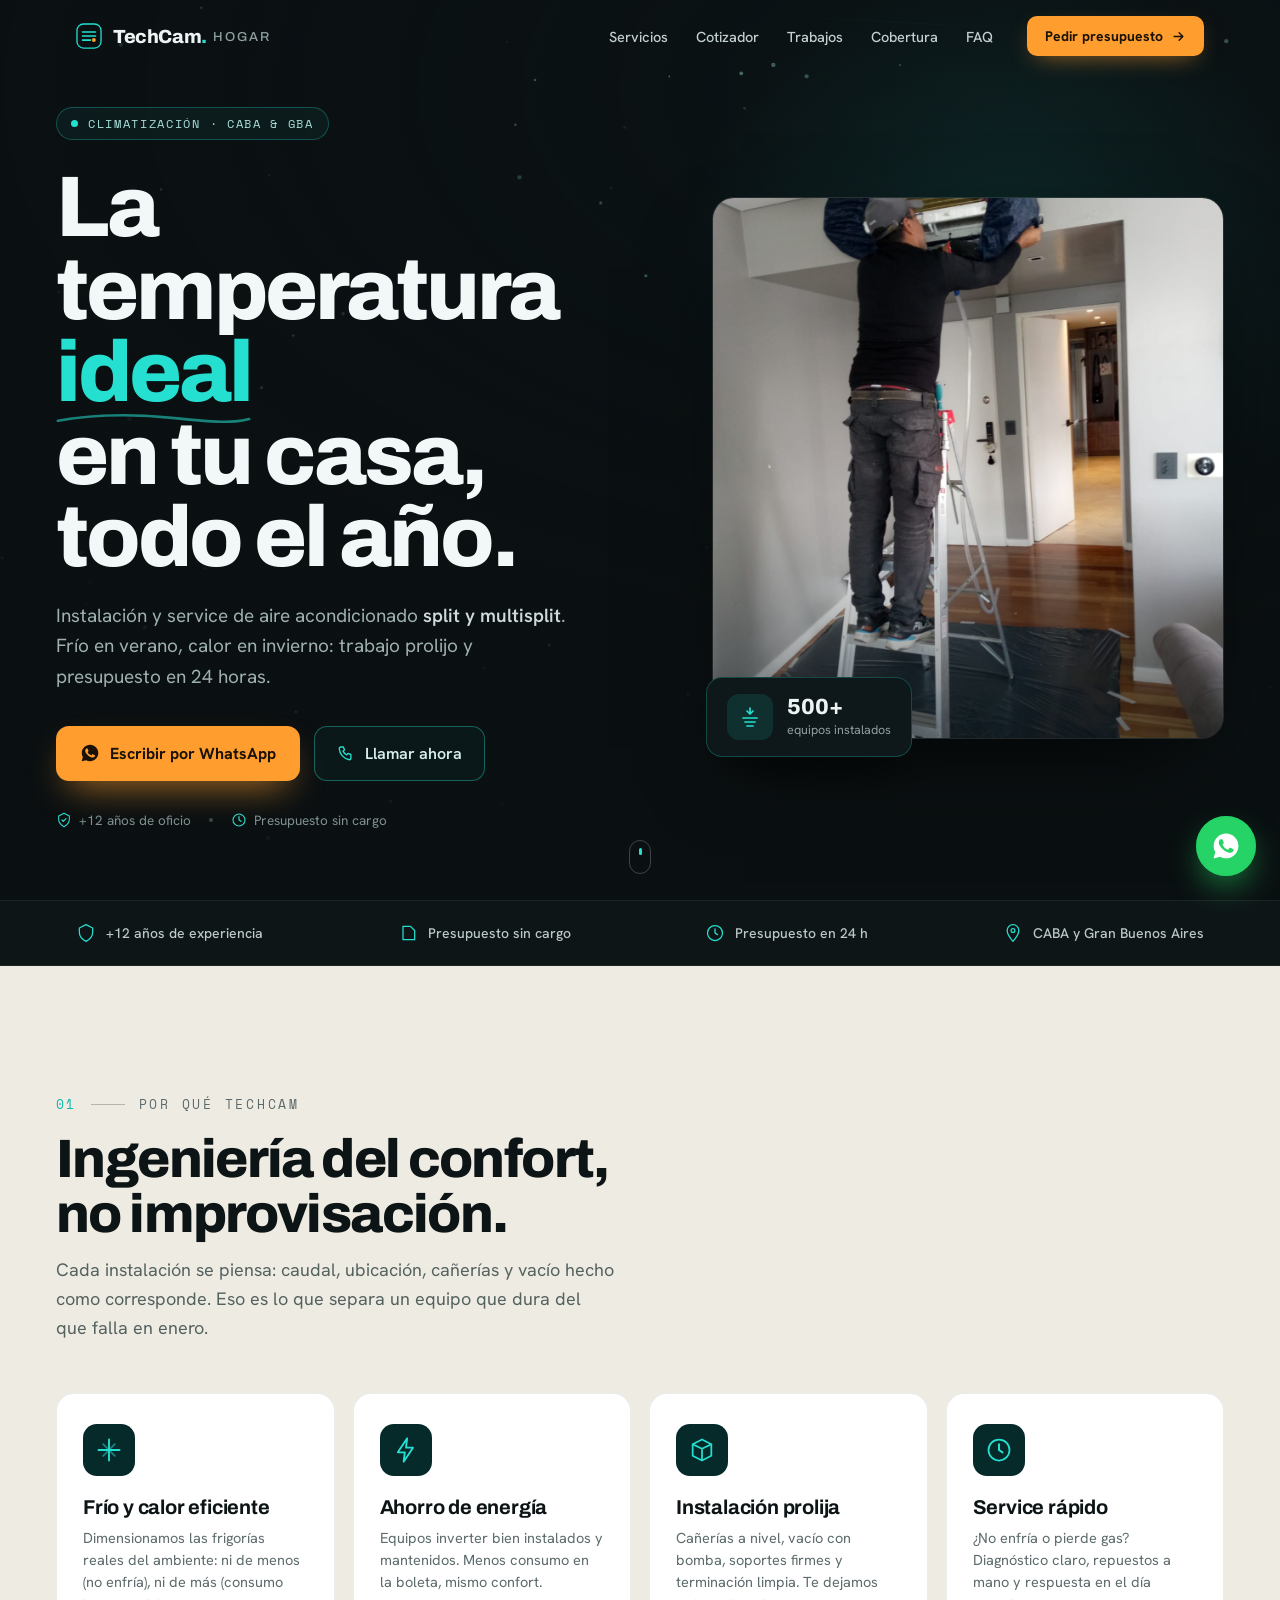
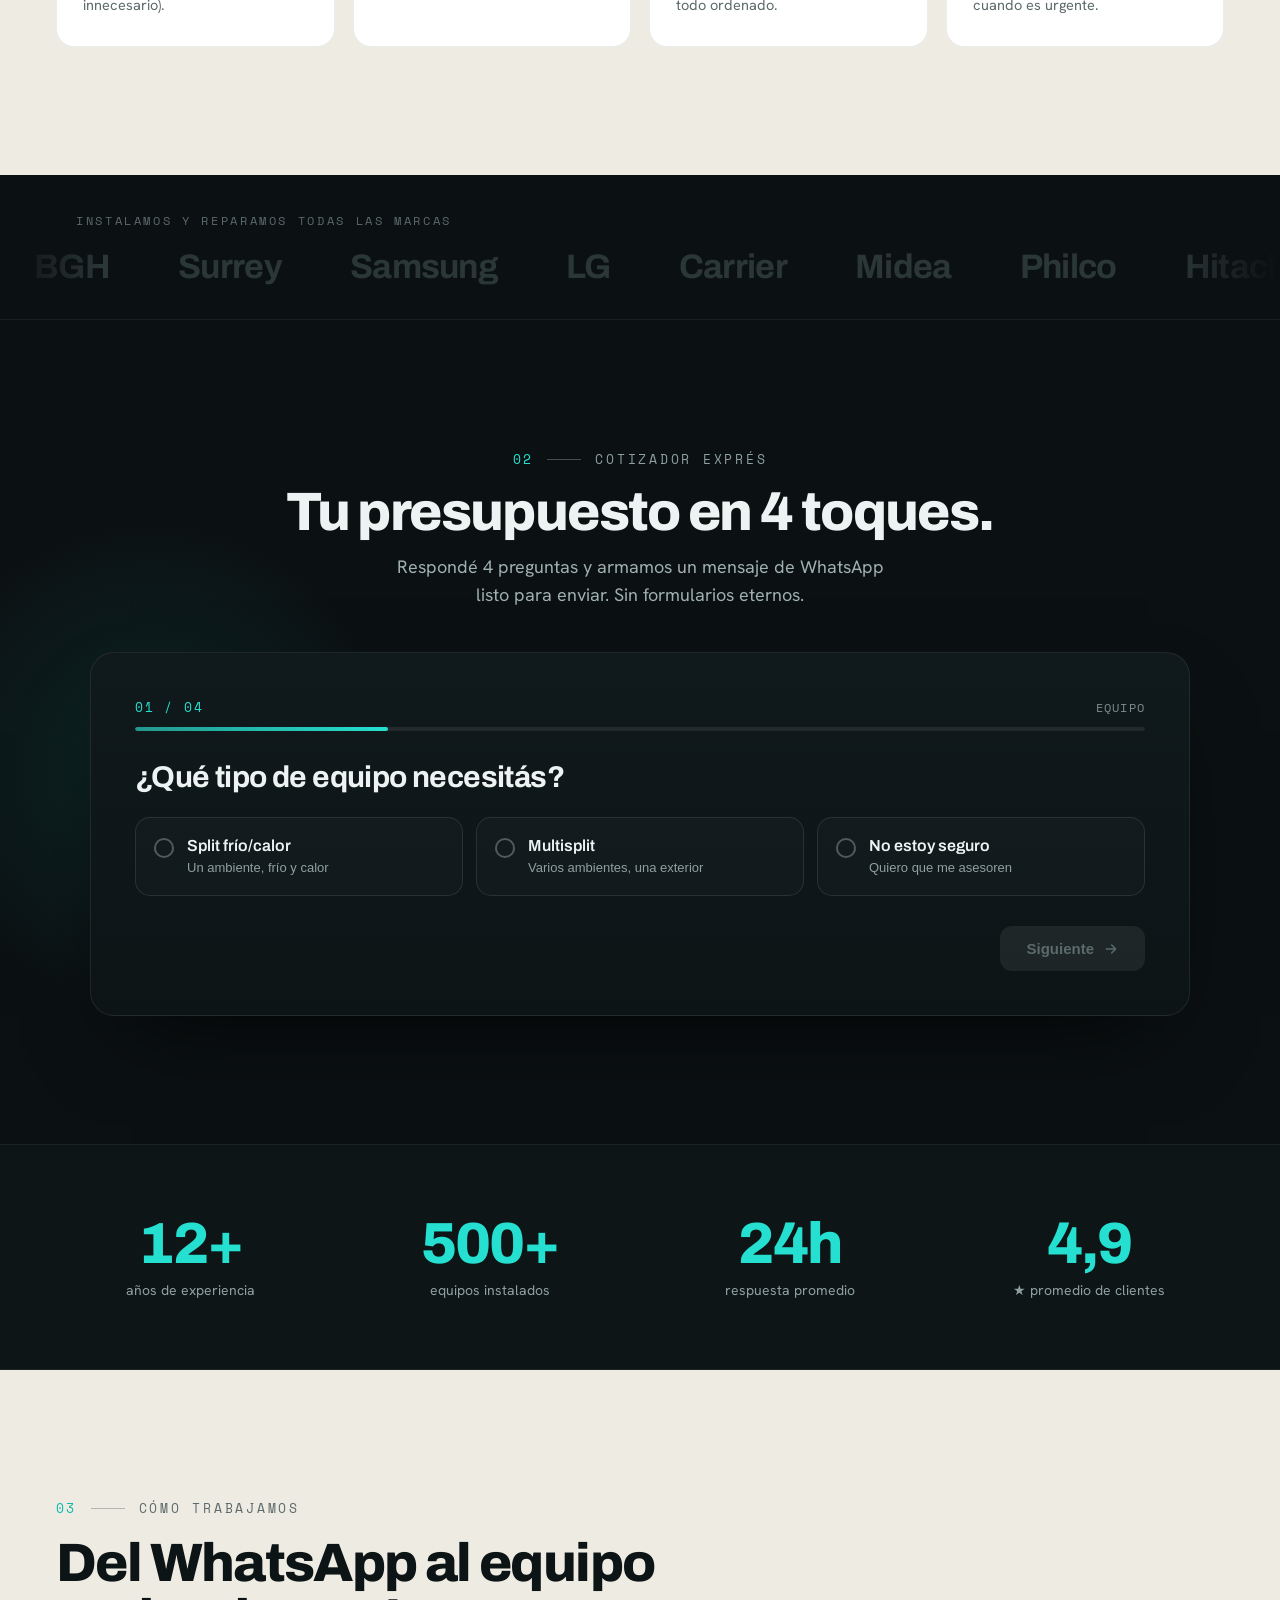
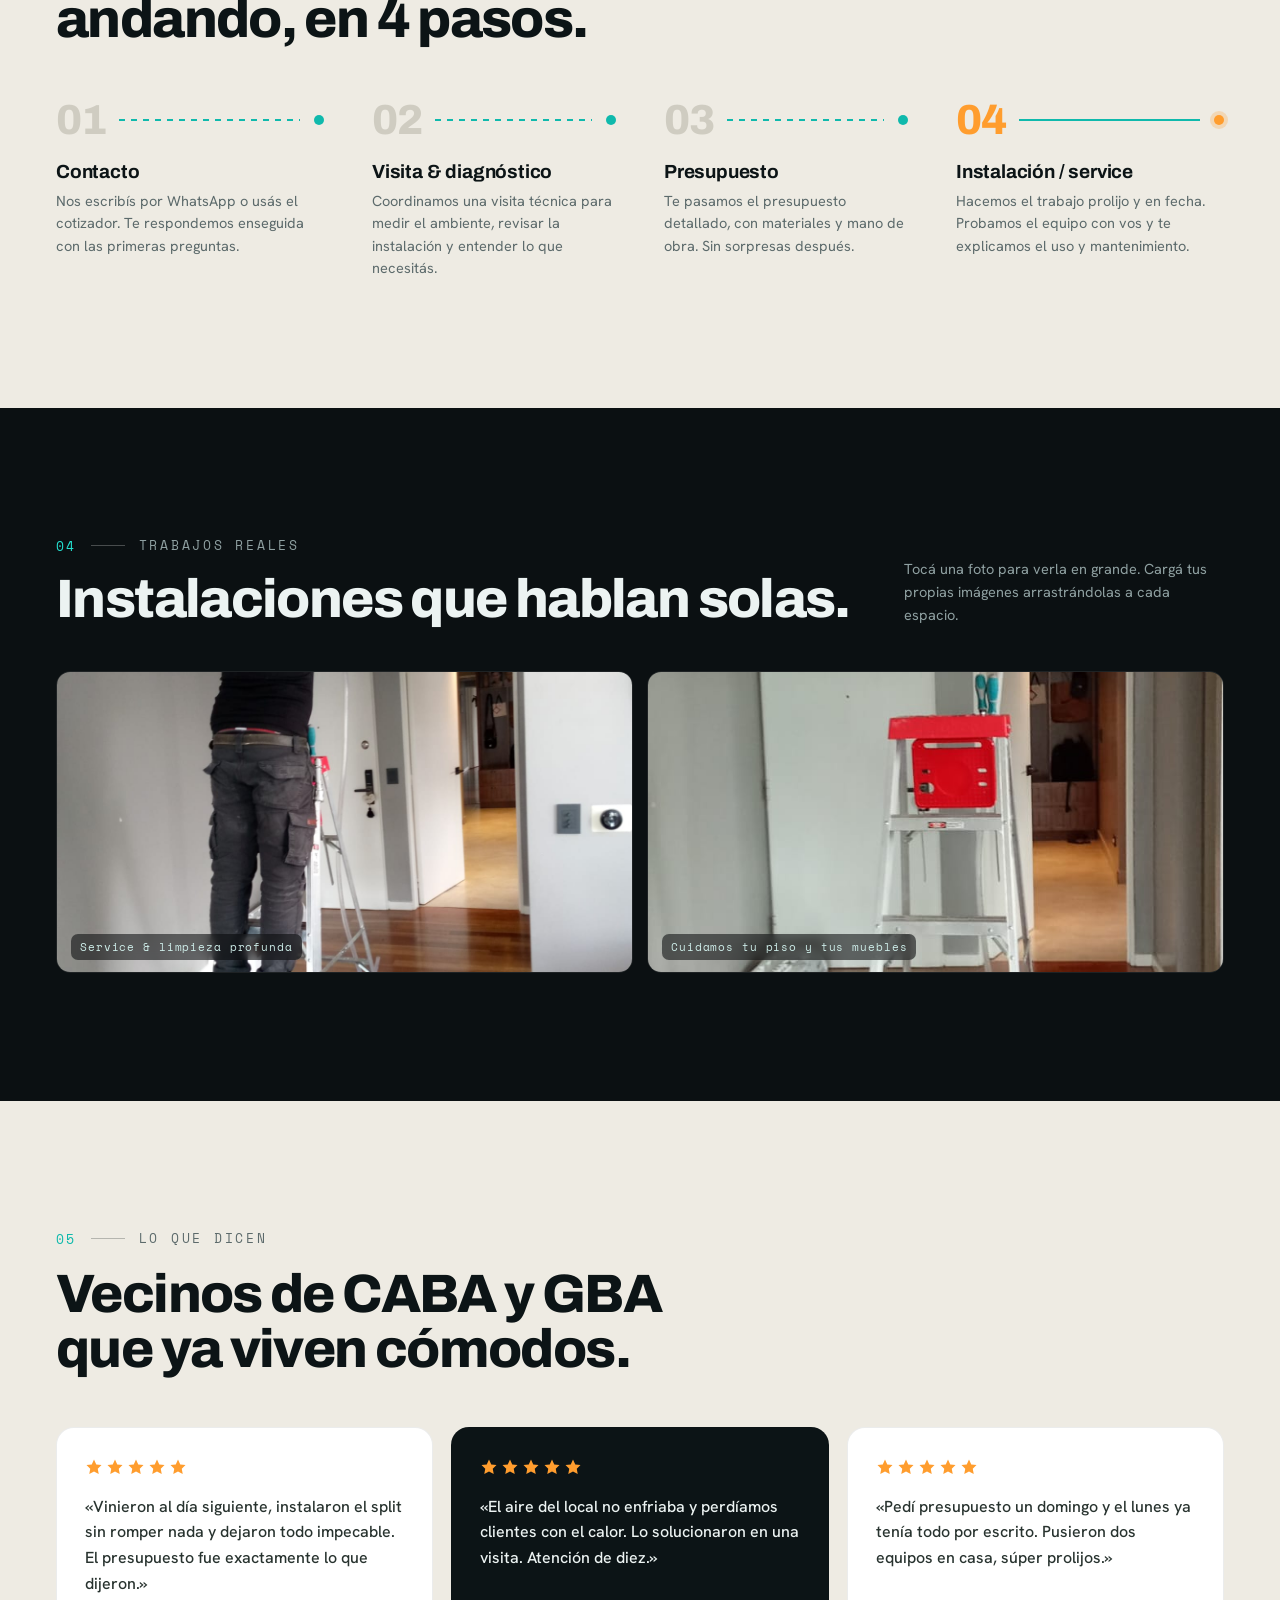
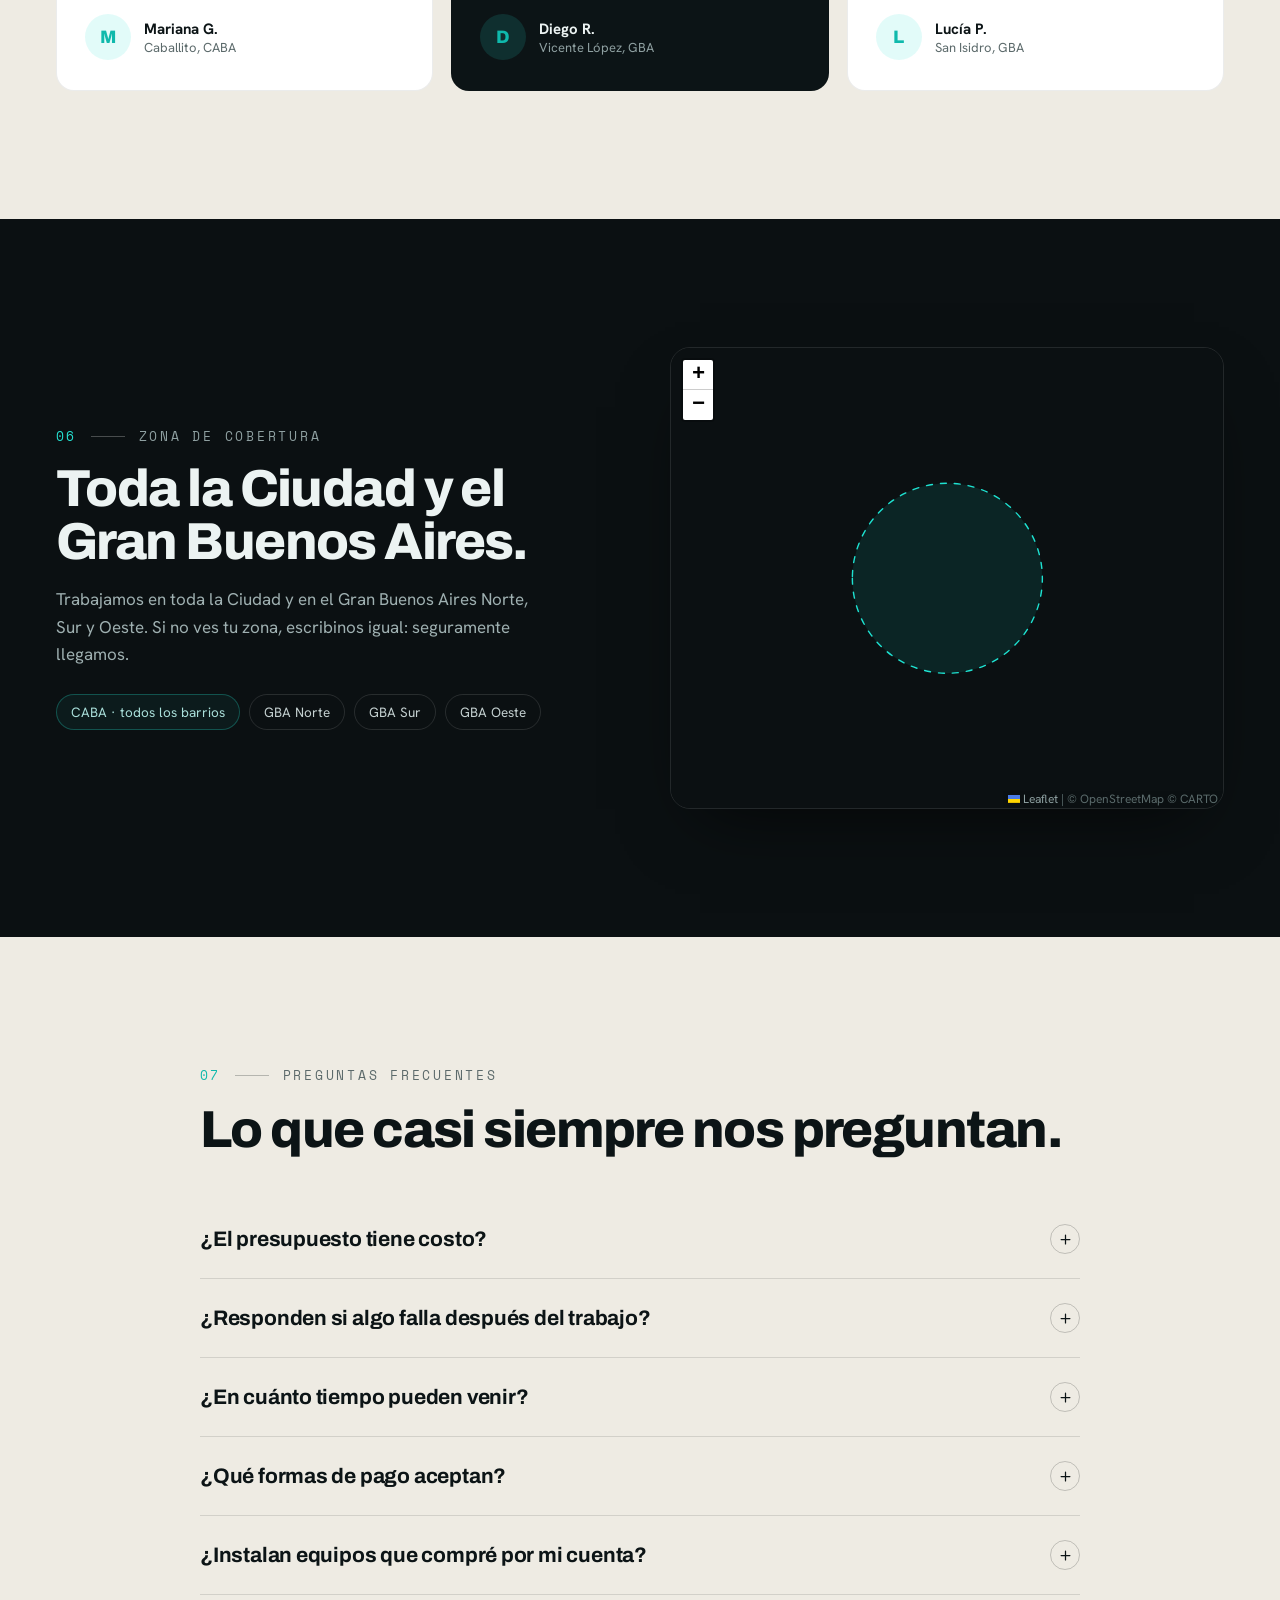
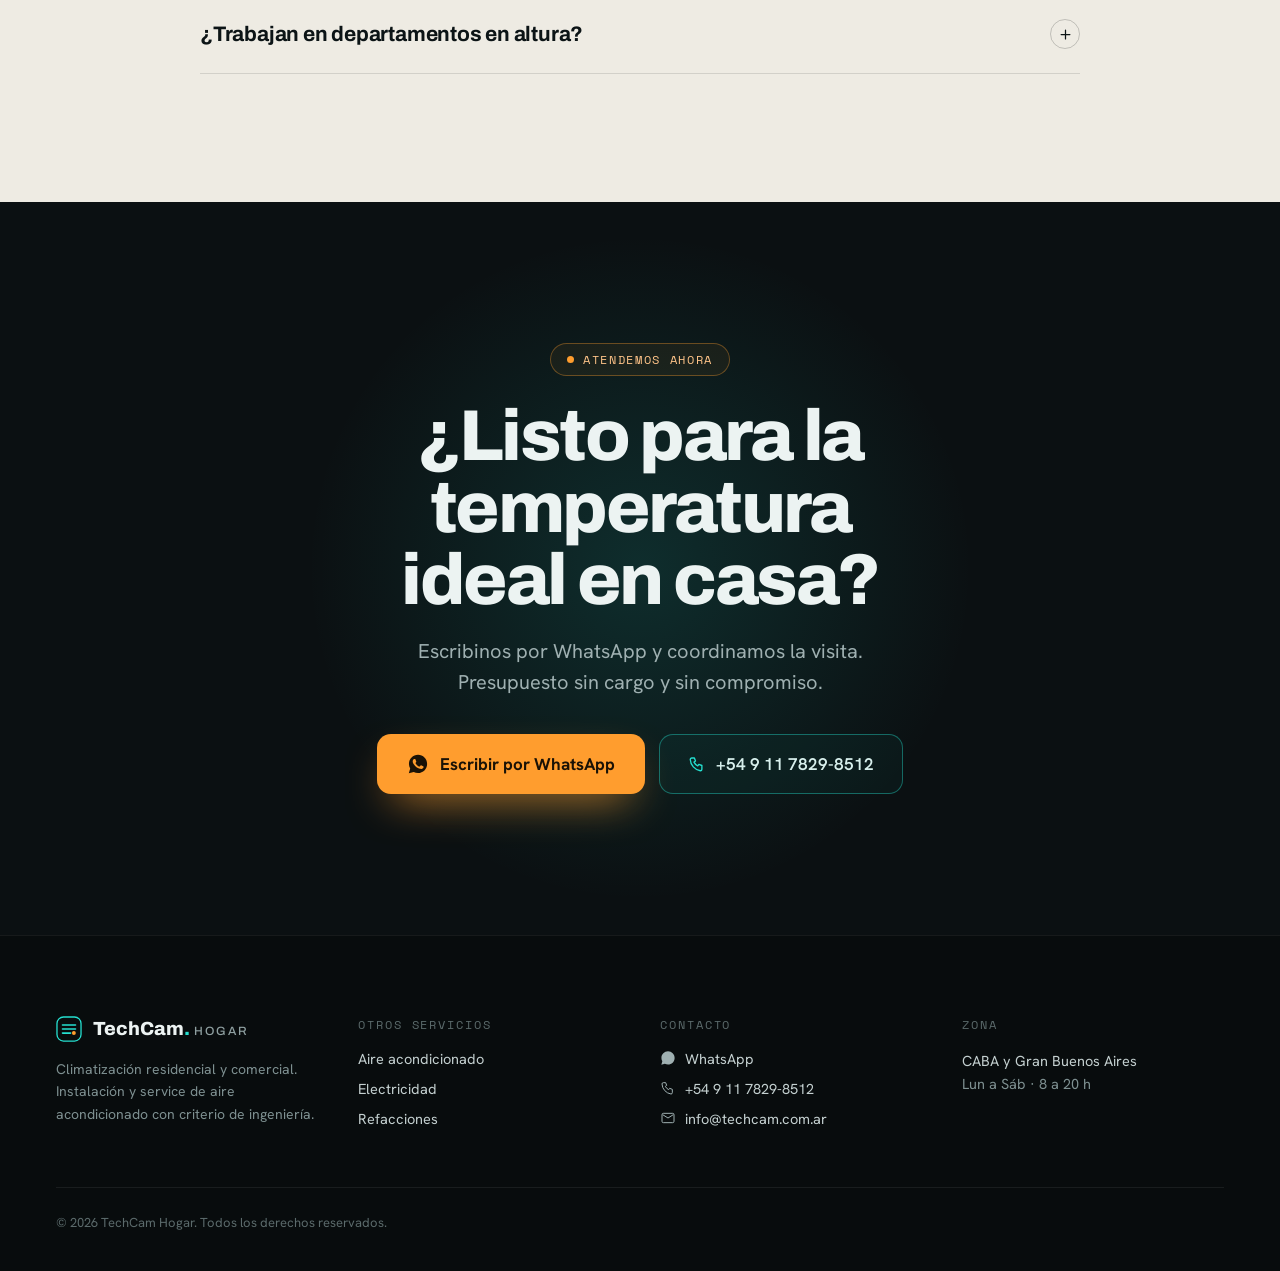
==== commit 5b22857c: "fix(cache): cache-busting ?v en refs JS/CSS para forzar el codigo nuevo Co-Authored-By: Claude Opus " ====
--- a/aire/index.html
+++ b/aire/index.html
@@ -6,7 +6,7 @@
 <meta name="description" content="Aire acondicionado en CABA y GBA — instalación y service de split y multisplit. Presupuesto sin cargo. TechCam Hogar.">
 <meta name="theme-color" content="#0B1012">
 <title>Aire acondicionado · TechCam Hogar — CABA y GBA</title>
-<link rel="stylesheet" href="../assets/fonts.css">
+<link rel="stylesheet" href="../assets/fonts.css?v=20260623b">
 <link rel="stylesheet" href="../assets/vendor/leaflet/leaflet.css">
 <style>
 
@@ -481,7 +481,7 @@
 
 </div>
 <script src="../assets/vendor/leaflet/leaflet.js"></script>
-<script src="config.js"></script>
-<script src="../assets/landing.js" defer></script>
+<script src="config.js?v=20260623b"></script>
+<script src="../assets/landing.js?v=20260623b" defer></script>
 </body>
 </html>
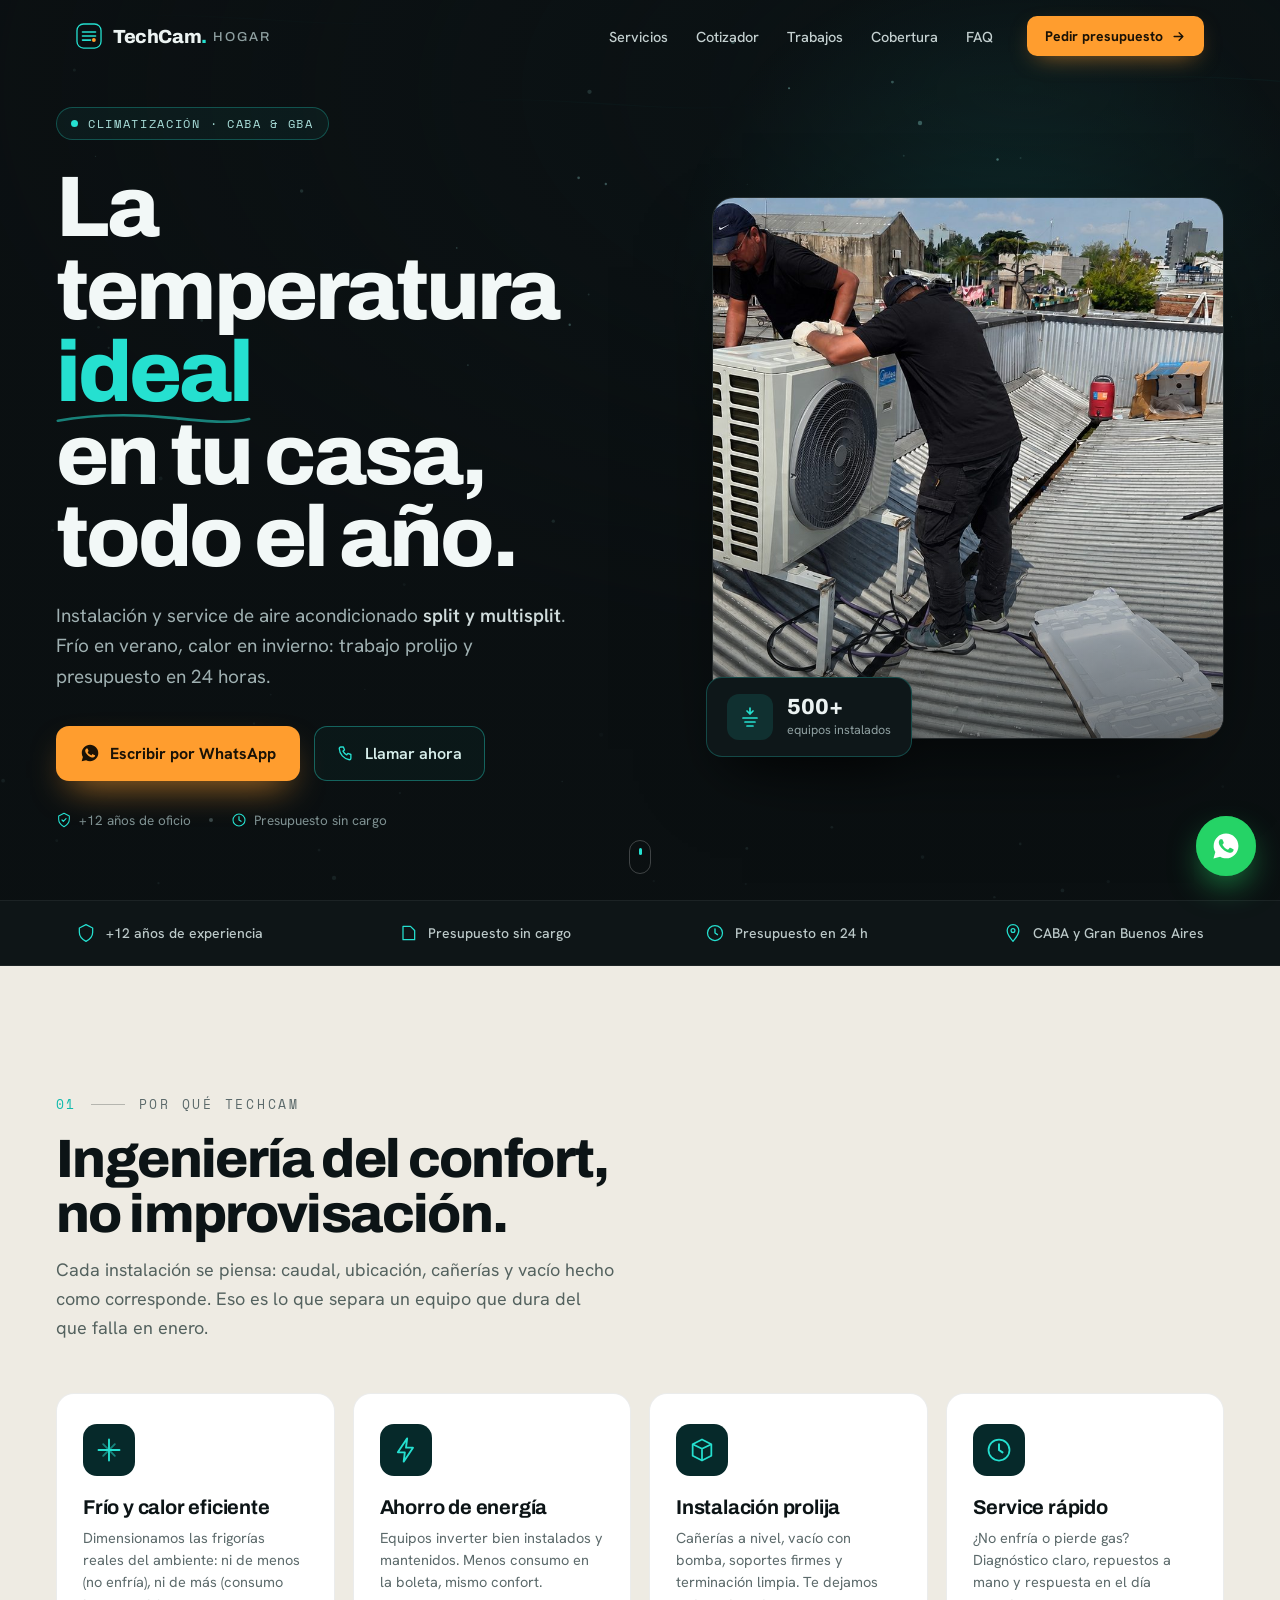
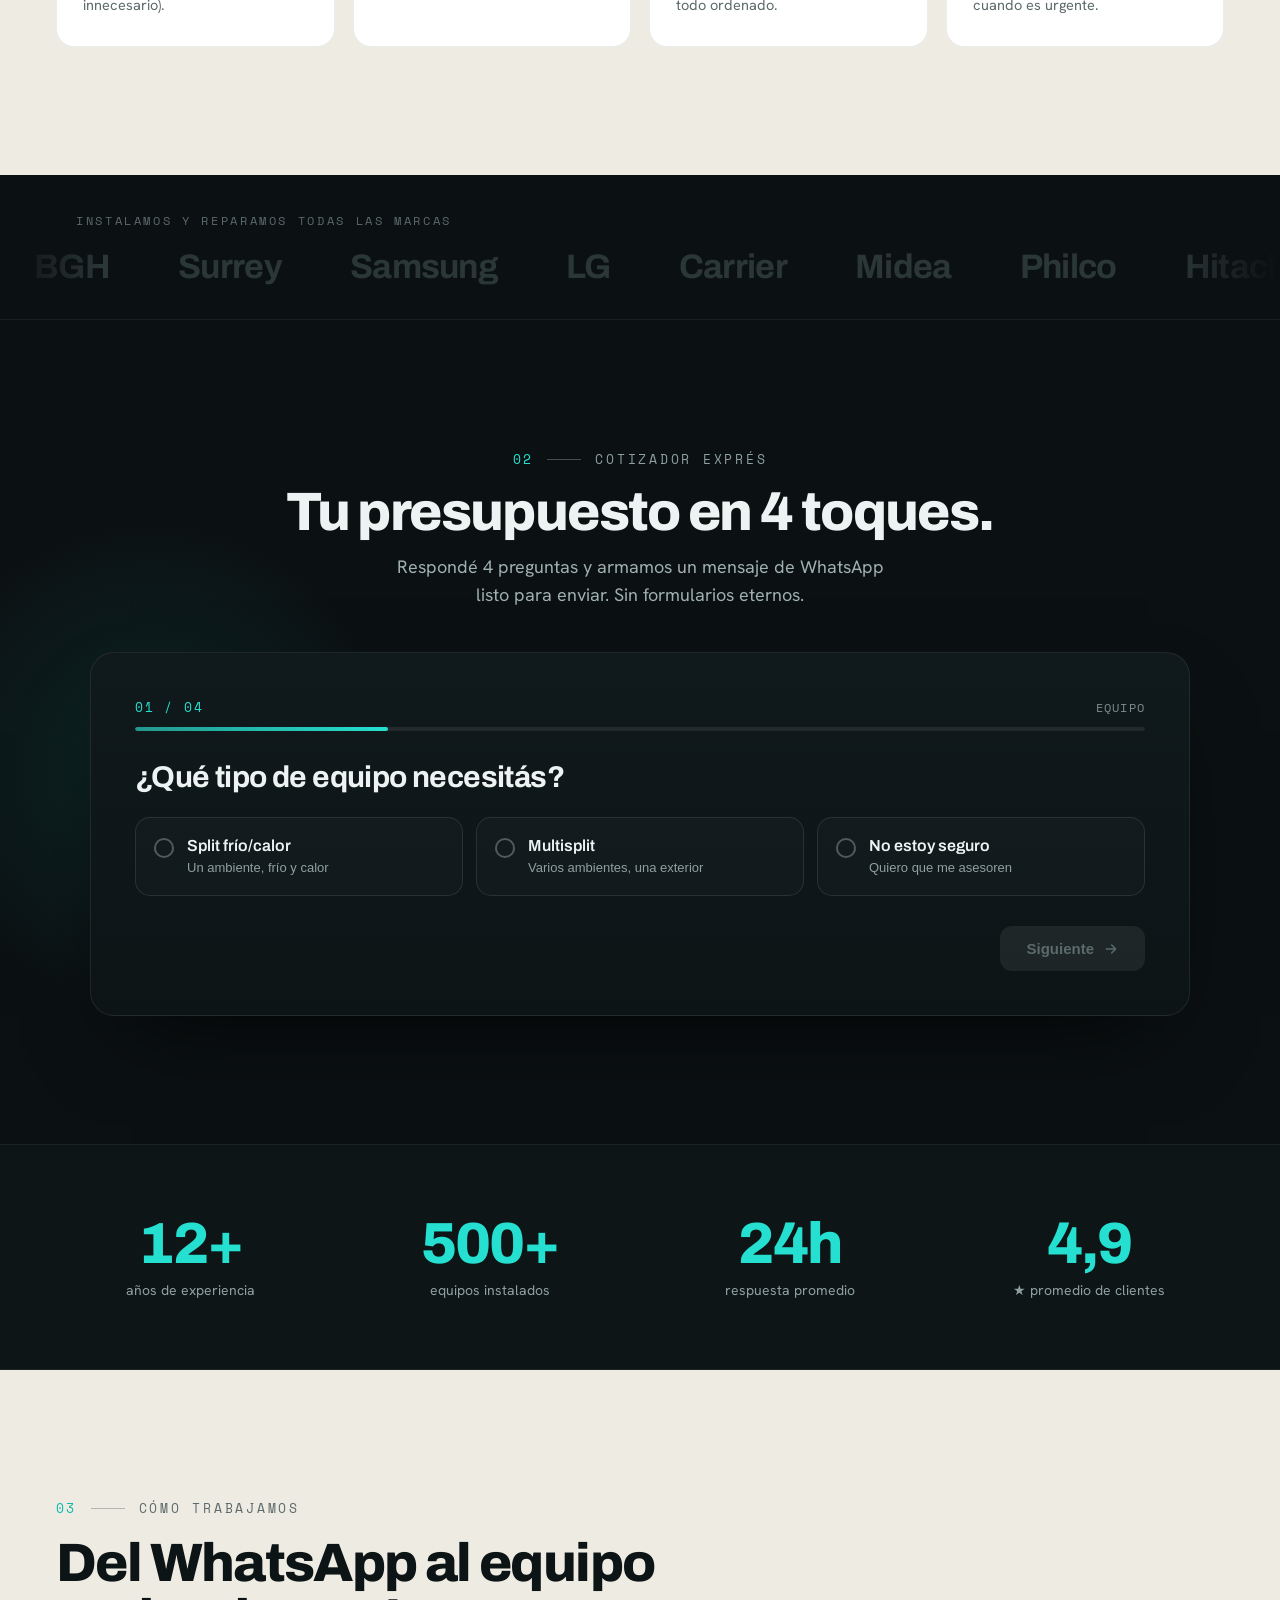
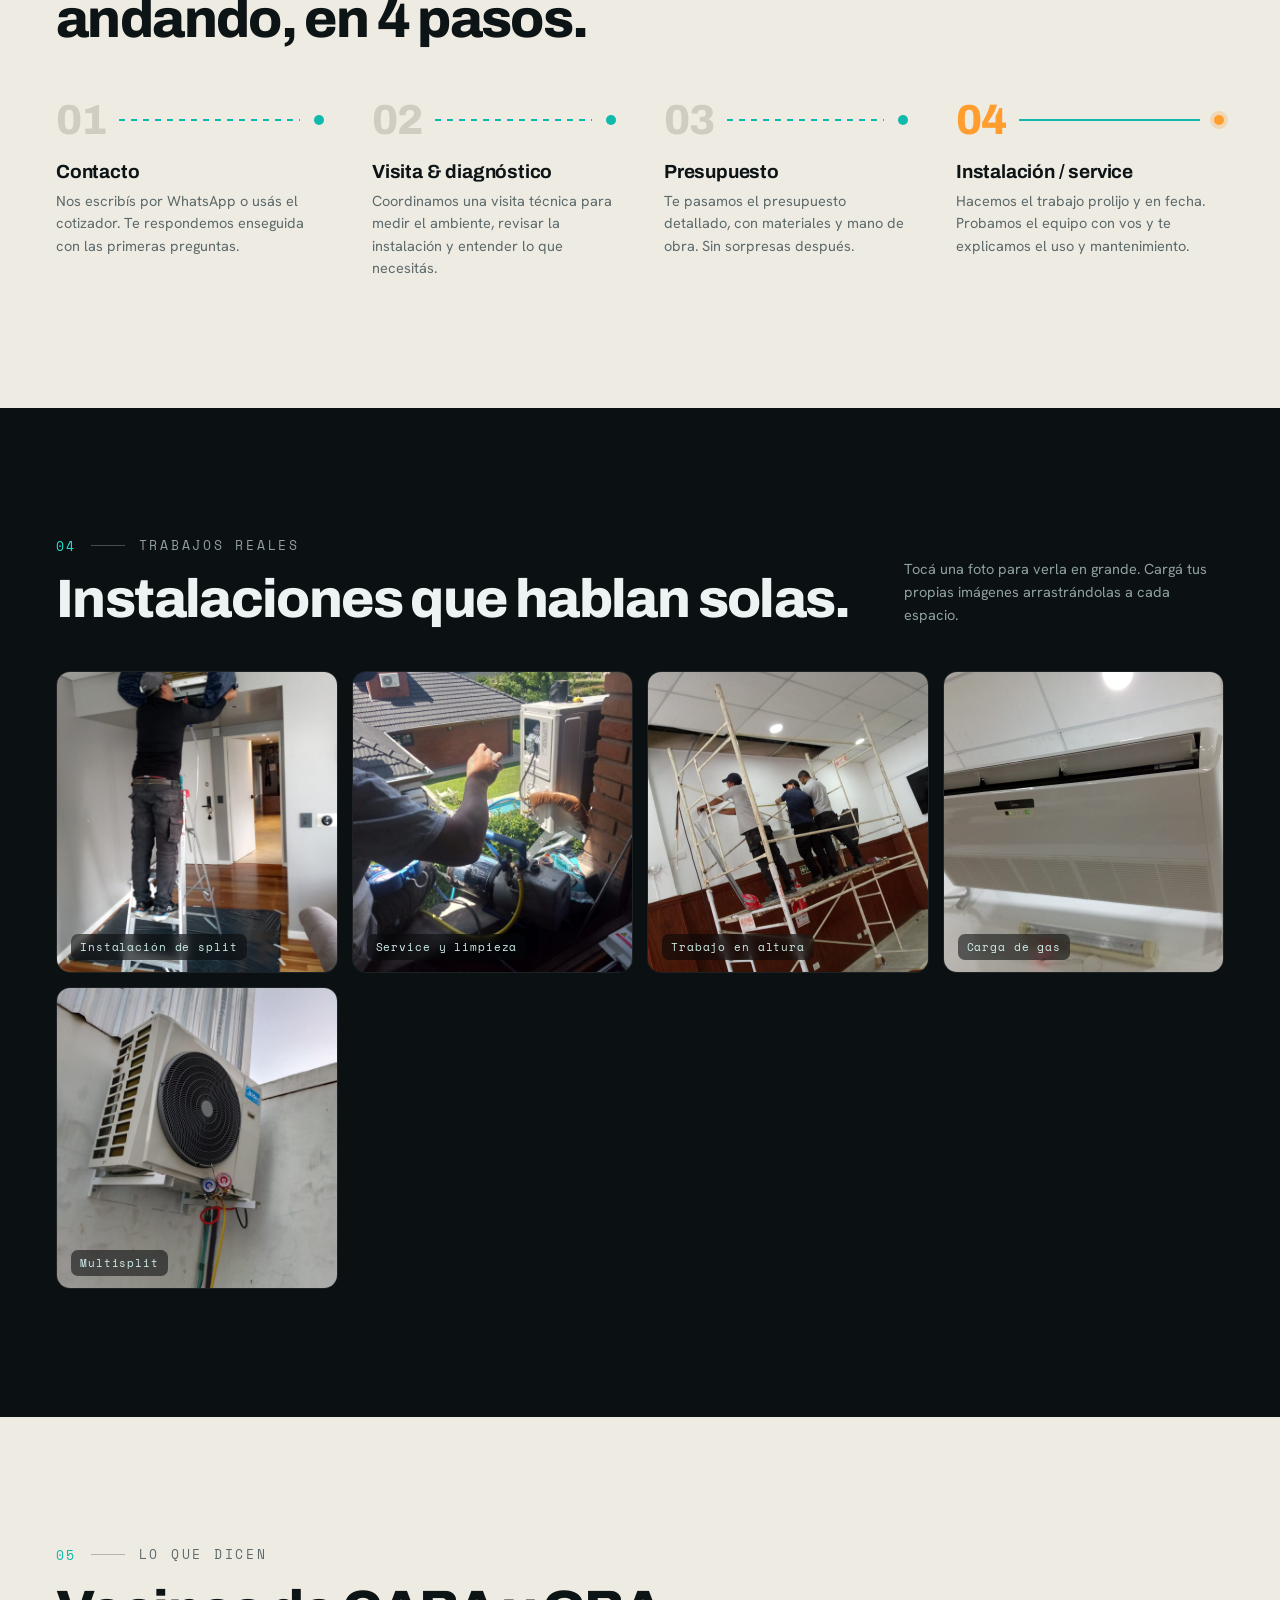
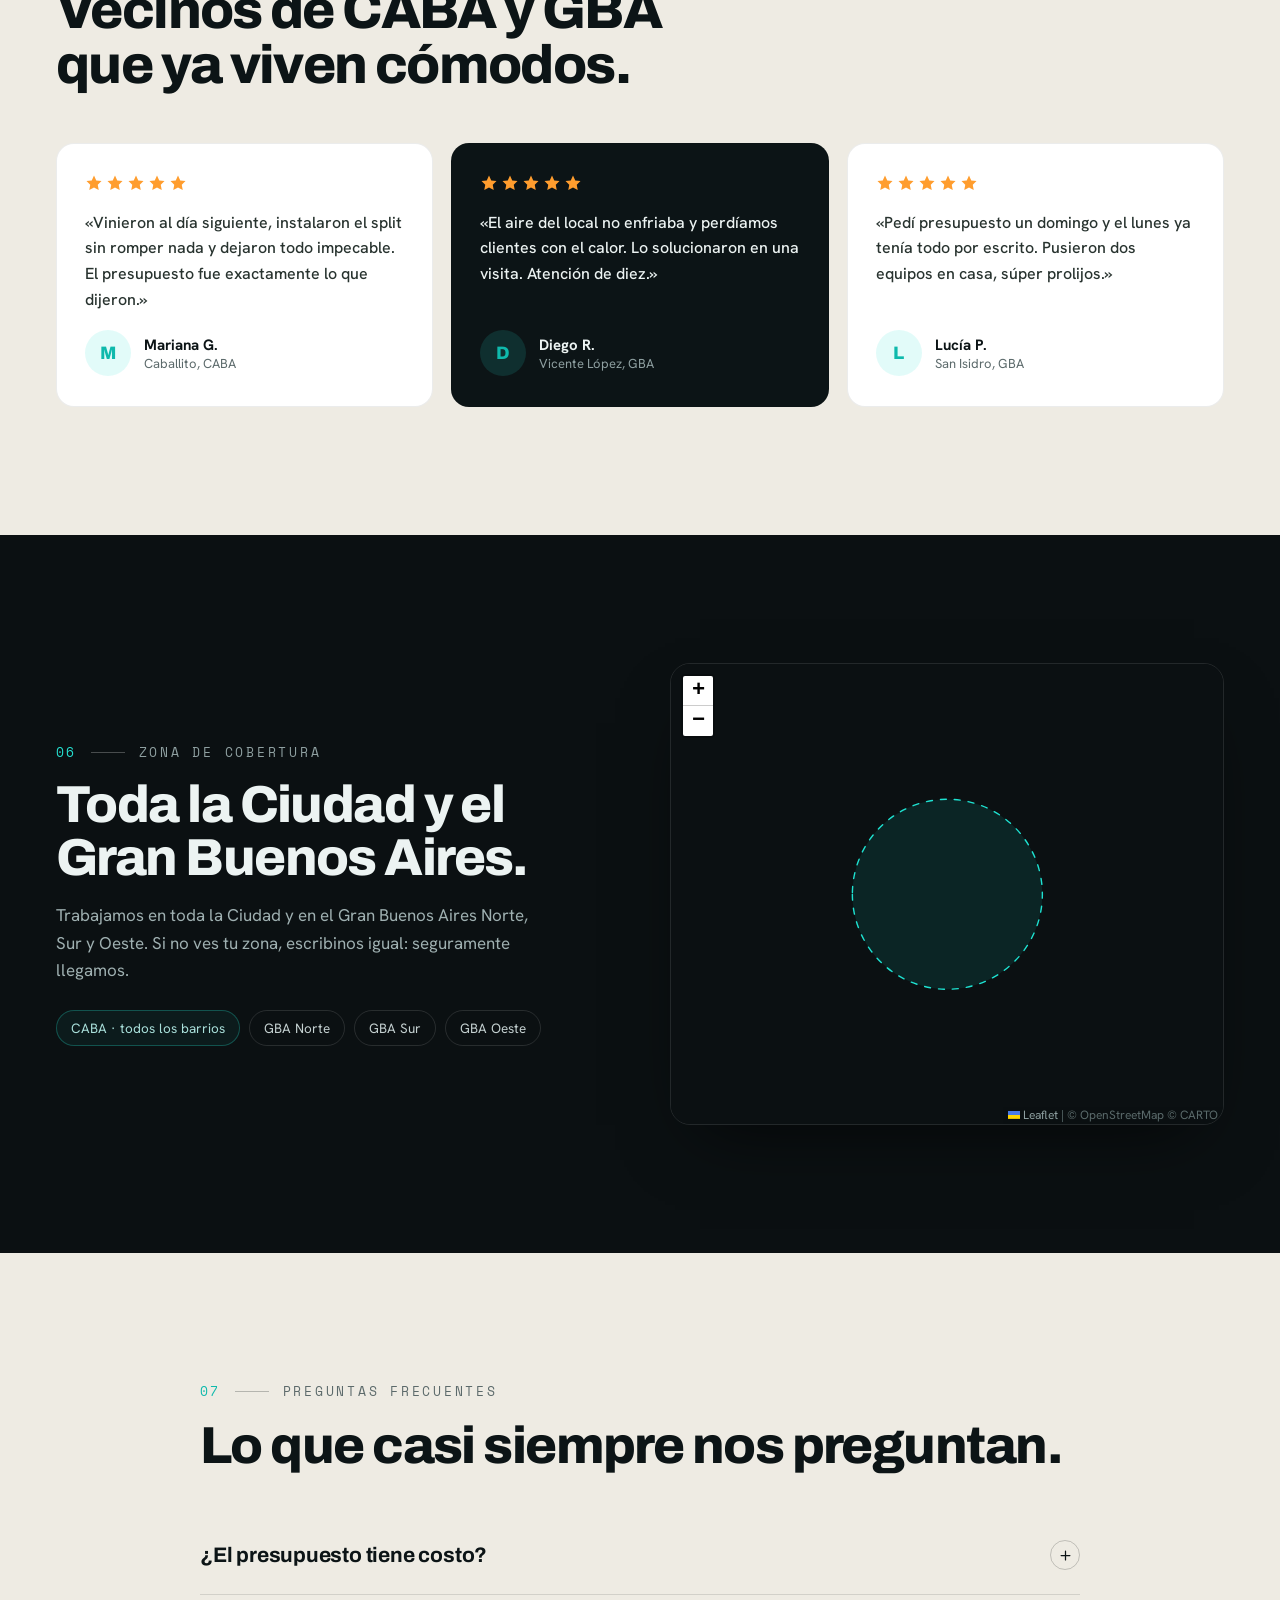
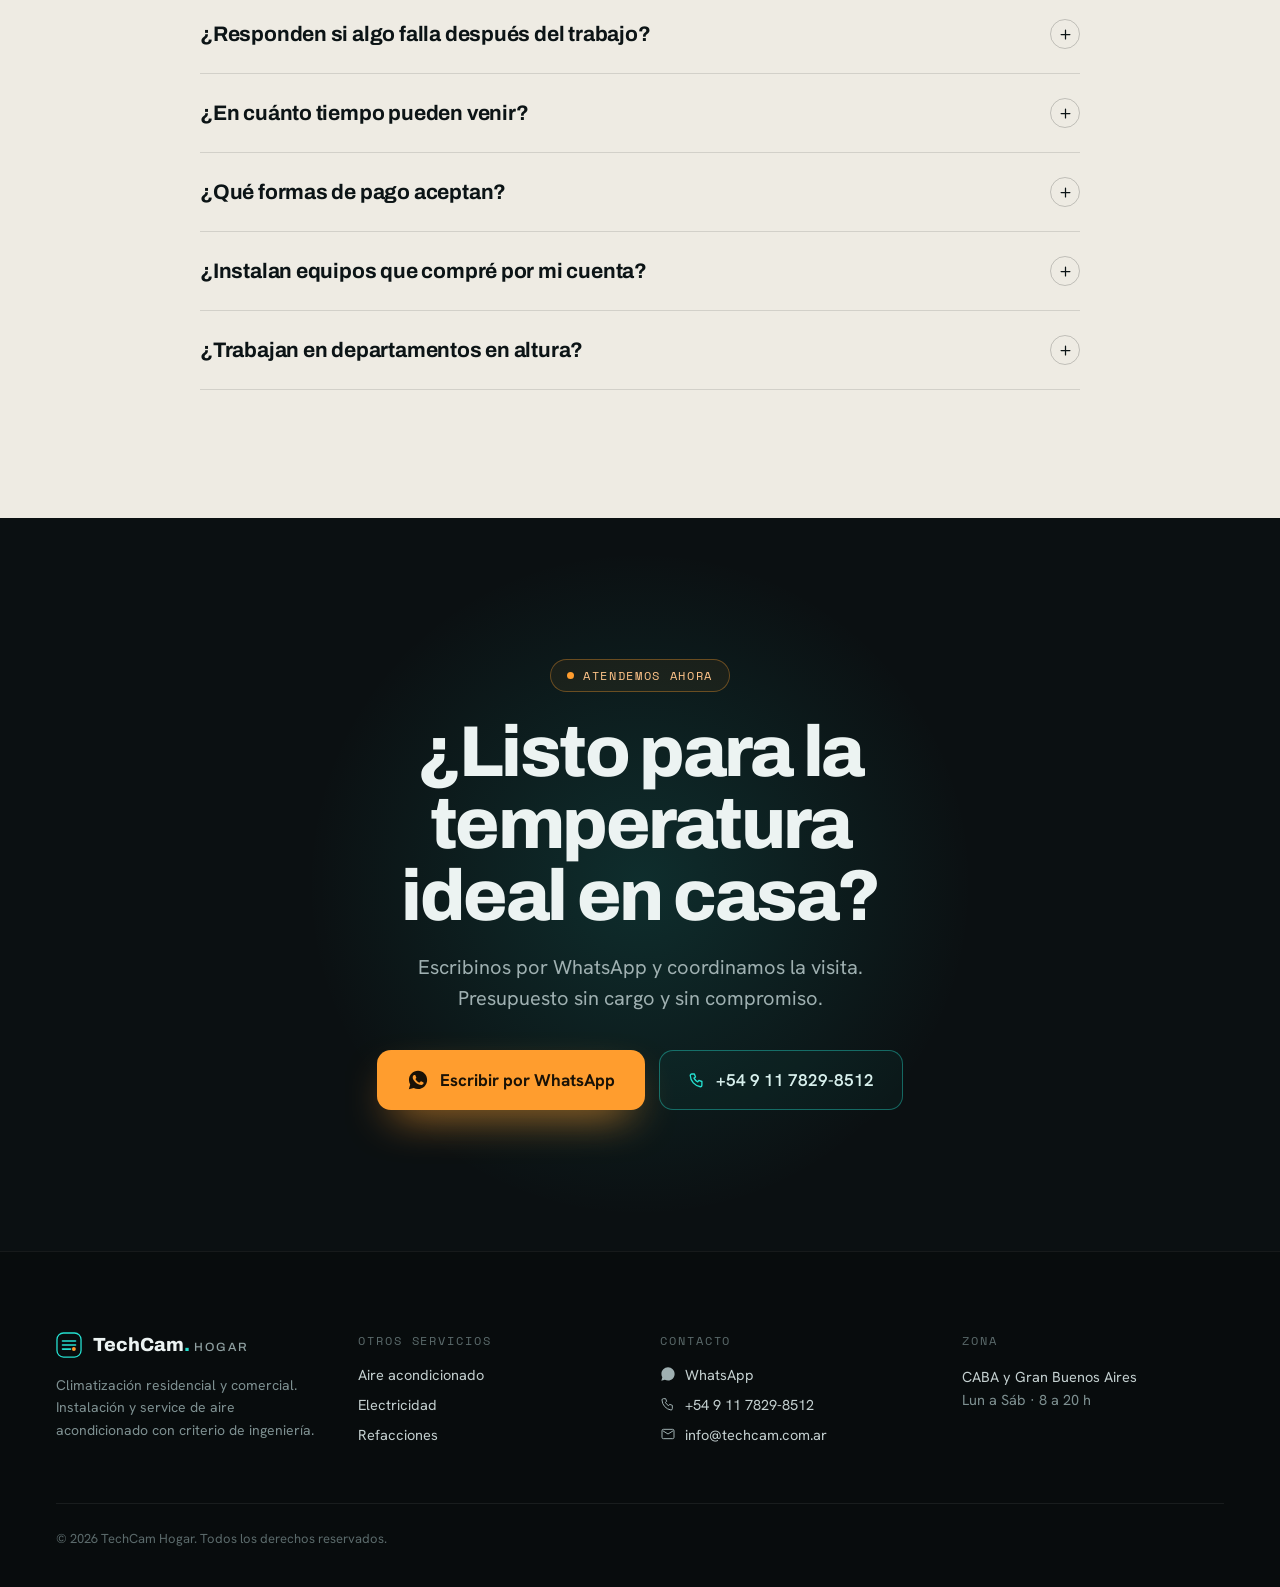
==== commit 35b9ea0f: "aire: portada aire4 + galería de trabajos reales con EXIF strip Co-Authored-By: Claude Opus 4.8 (1M " ====
--- a/aire/index.html
+++ b/aire/index.html
@@ -146,7 +146,7 @@
 
       <div data-reveal data-reveal-delay="180" data-parallax="-0.03" style="opacity:0;flex:1 1 380px;min-width:280px;position:relative">
         <div style="position:relative;border-radius:22px;overflow:hidden;border:1px solid rgba(255,255,255,.1);box-shadow:0 40px 90px -30px rgba(0,0,0,.7)">
-          <img src="assets/aire-2.jpeg" alt="Trabajo de aire acondicionado — TechCam Hogar" loading="lazy" decoding="async" style="display:block;width:100%;height:clamp(360px,52vw,540px);object-fit:cover">
+          <img src="assets/aire-portada.jpeg" alt="Aire acondicionado — TechCam Hogar" loading="eager" fetchpriority="high" decoding="async" style="display:block;width:100%;height:clamp(360px,52vw,540px);object-fit:cover">
           <div style="position:absolute;inset:0;pointer-events:none;background:linear-gradient(180deg,rgba(11,16,18,0) 55%,rgba(11,16,18,.55))"></div>
         </div>
         <div style="position:absolute;left:-6px;bottom:-18px;background:#0E1719;border:1px solid rgba(37,224,208,.25);border-radius:16px;padding:16px 20px;box-shadow:0 24px 50px -22px rgba(0,0,0,.8);display:flex;align-items:center;gap:14px;animation:tc-float 6s ease-in-out infinite">
@@ -333,8 +333,11 @@
         <p data-reveal data-reveal-delay="80" style="opacity:0;font-size:14.5px;color:#8FA0A1;max-width:320px;margin:0;line-height:1.6">Tocá una foto para verla en grande. Cargá tus propias imágenes arrastrándolas a cada espacio.</p>
       </div>
       <div style="display:grid;grid-template-columns:repeat(auto-fit,minmax(min(100%,280px),1fr));gap:14px">
-        <div data-reveal data-reveal-delay="0" data-gallery style="opacity:0;cursor:zoom-in;border-radius:14px;overflow:hidden;border:1px solid rgba(255,255,255,.08);position:relative" data-action="lightbox"><img src="assets/aire-2.jpeg" alt="Trabajo de aire acondicionado — TechCam Hogar" loading="lazy" decoding="async" style="display:block;width:100%;height:300px;object-fit:cover"><div style="position:absolute;left:14px;bottom:12px;font-family:'Space Mono',monospace;font-size:11px;letter-spacing:.08em;color:#cfeeea;background:rgba(6,9,10,.55);backdrop-filter:blur(4px);padding:5px 9px;border-radius:7px;pointer-events:none">Service &amp; limpieza profunda</div></div>
-        <div data-reveal data-reveal-delay="80" data-gallery style="opacity:0;cursor:zoom-in;border-radius:14px;overflow:hidden;border:1px solid rgba(255,255,255,.08);position:relative" data-action="lightbox"><img src="assets/aire-1.jpeg" alt="Trabajo de aire acondicionado — TechCam Hogar" loading="lazy" decoding="async" style="display:block;width:100%;height:300px;object-fit:cover"><div style="position:absolute;left:14px;bottom:12px;font-family:'Space Mono',monospace;font-size:11px;letter-spacing:.08em;color:#cfeeea;background:rgba(6,9,10,.55);backdrop-filter:blur(4px);padding:5px 9px;border-radius:7px;pointer-events:none">Cuidamos tu piso y tus muebles</div></div>
+        <div data-reveal data-reveal-delay="0" data-gallery style="opacity:0;cursor:zoom-in;border-radius:14px;overflow:hidden;border:1px solid rgba(255,255,255,.08);position:relative" data-action="lightbox"><img src="assets/trabajo-01.jpeg" alt="Trabajo de aire acondicionado — TechCam Hogar" loading="lazy" decoding="async" style="display:block;width:100%;height:300px;object-fit:cover"><div style="position:absolute;left:14px;bottom:12px;font-family:'Space Mono',monospace;font-size:11px;letter-spacing:.08em;color:#cfeeea;background:rgba(6,9,10,.55);backdrop-filter:blur(4px);padding:5px 9px;border-radius:7px;pointer-events:none">Instalación de split</div></div>
+        <div data-reveal data-reveal-delay="80" data-gallery style="opacity:0;cursor:zoom-in;border-radius:14px;overflow:hidden;border:1px solid rgba(255,255,255,.08);position:relative" data-action="lightbox"><img src="assets/trabajo-02.jpeg" alt="Trabajo de aire acondicionado — TechCam Hogar" loading="lazy" decoding="async" style="display:block;width:100%;height:300px;object-fit:cover"><div style="position:absolute;left:14px;bottom:12px;font-family:'Space Mono',monospace;font-size:11px;letter-spacing:.08em;color:#cfeeea;background:rgba(6,9,10,.55);backdrop-filter:blur(4px);padding:5px 9px;border-radius:7px;pointer-events:none">Service y limpieza</div></div>
+        <div data-reveal data-reveal-delay="160" data-gallery style="opacity:0;cursor:zoom-in;border-radius:14px;overflow:hidden;border:1px solid rgba(255,255,255,.08);position:relative" data-action="lightbox"><img src="assets/trabajo-03.jpeg" alt="Trabajo de aire acondicionado — TechCam Hogar" loading="lazy" decoding="async" style="display:block;width:100%;height:300px;object-fit:cover"><div style="position:absolute;left:14px;bottom:12px;font-family:'Space Mono',monospace;font-size:11px;letter-spacing:.08em;color:#cfeeea;background:rgba(6,9,10,.55);backdrop-filter:blur(4px);padding:5px 9px;border-radius:7px;pointer-events:none">Trabajo en altura</div></div>
+        <div data-reveal data-reveal-delay="240" data-gallery style="opacity:0;cursor:zoom-in;border-radius:14px;overflow:hidden;border:1px solid rgba(255,255,255,.08);position:relative" data-action="lightbox"><img src="assets/trabajo-04.jpeg" alt="Trabajo de aire acondicionado — TechCam Hogar" loading="lazy" decoding="async" style="display:block;width:100%;height:300px;object-fit:cover"><div style="position:absolute;left:14px;bottom:12px;font-family:'Space Mono',monospace;font-size:11px;letter-spacing:.08em;color:#cfeeea;background:rgba(6,9,10,.55);backdrop-filter:blur(4px);padding:5px 9px;border-radius:7px;pointer-events:none">Carga de gas</div></div>
+        <div data-reveal data-reveal-delay="320" data-gallery style="opacity:0;cursor:zoom-in;border-radius:14px;overflow:hidden;border:1px solid rgba(255,255,255,.08);position:relative" data-action="lightbox"><img src="assets/trabajo-05.jpeg" alt="Trabajo de aire acondicionado — TechCam Hogar" loading="lazy" decoding="async" style="display:block;width:100%;height:300px;object-fit:cover"><div style="position:absolute;left:14px;bottom:12px;font-family:'Space Mono',monospace;font-size:11px;letter-spacing:.08em;color:#cfeeea;background:rgba(6,9,10,.55);backdrop-filter:blur(4px);padding:5px 9px;border-radius:7px;pointer-events:none">Multisplit</div></div>
       </div>
     </div>
   </section>
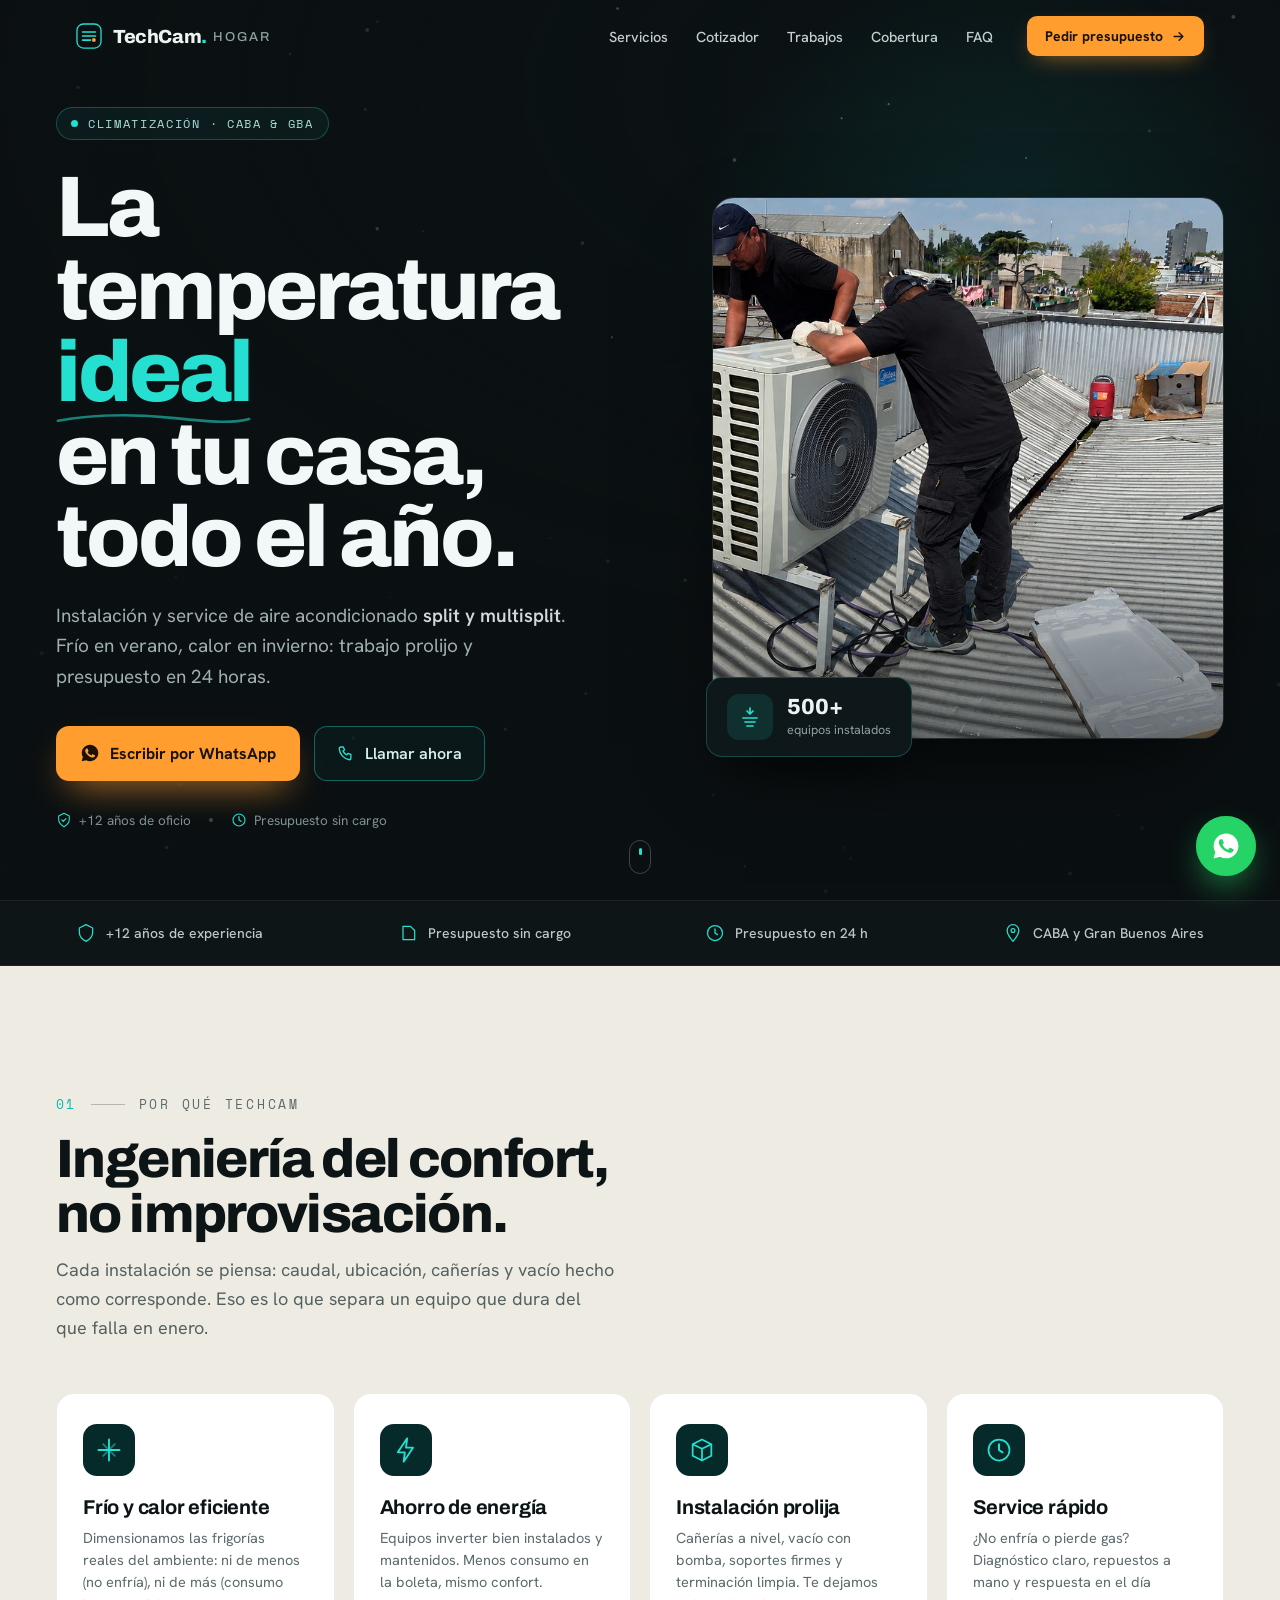
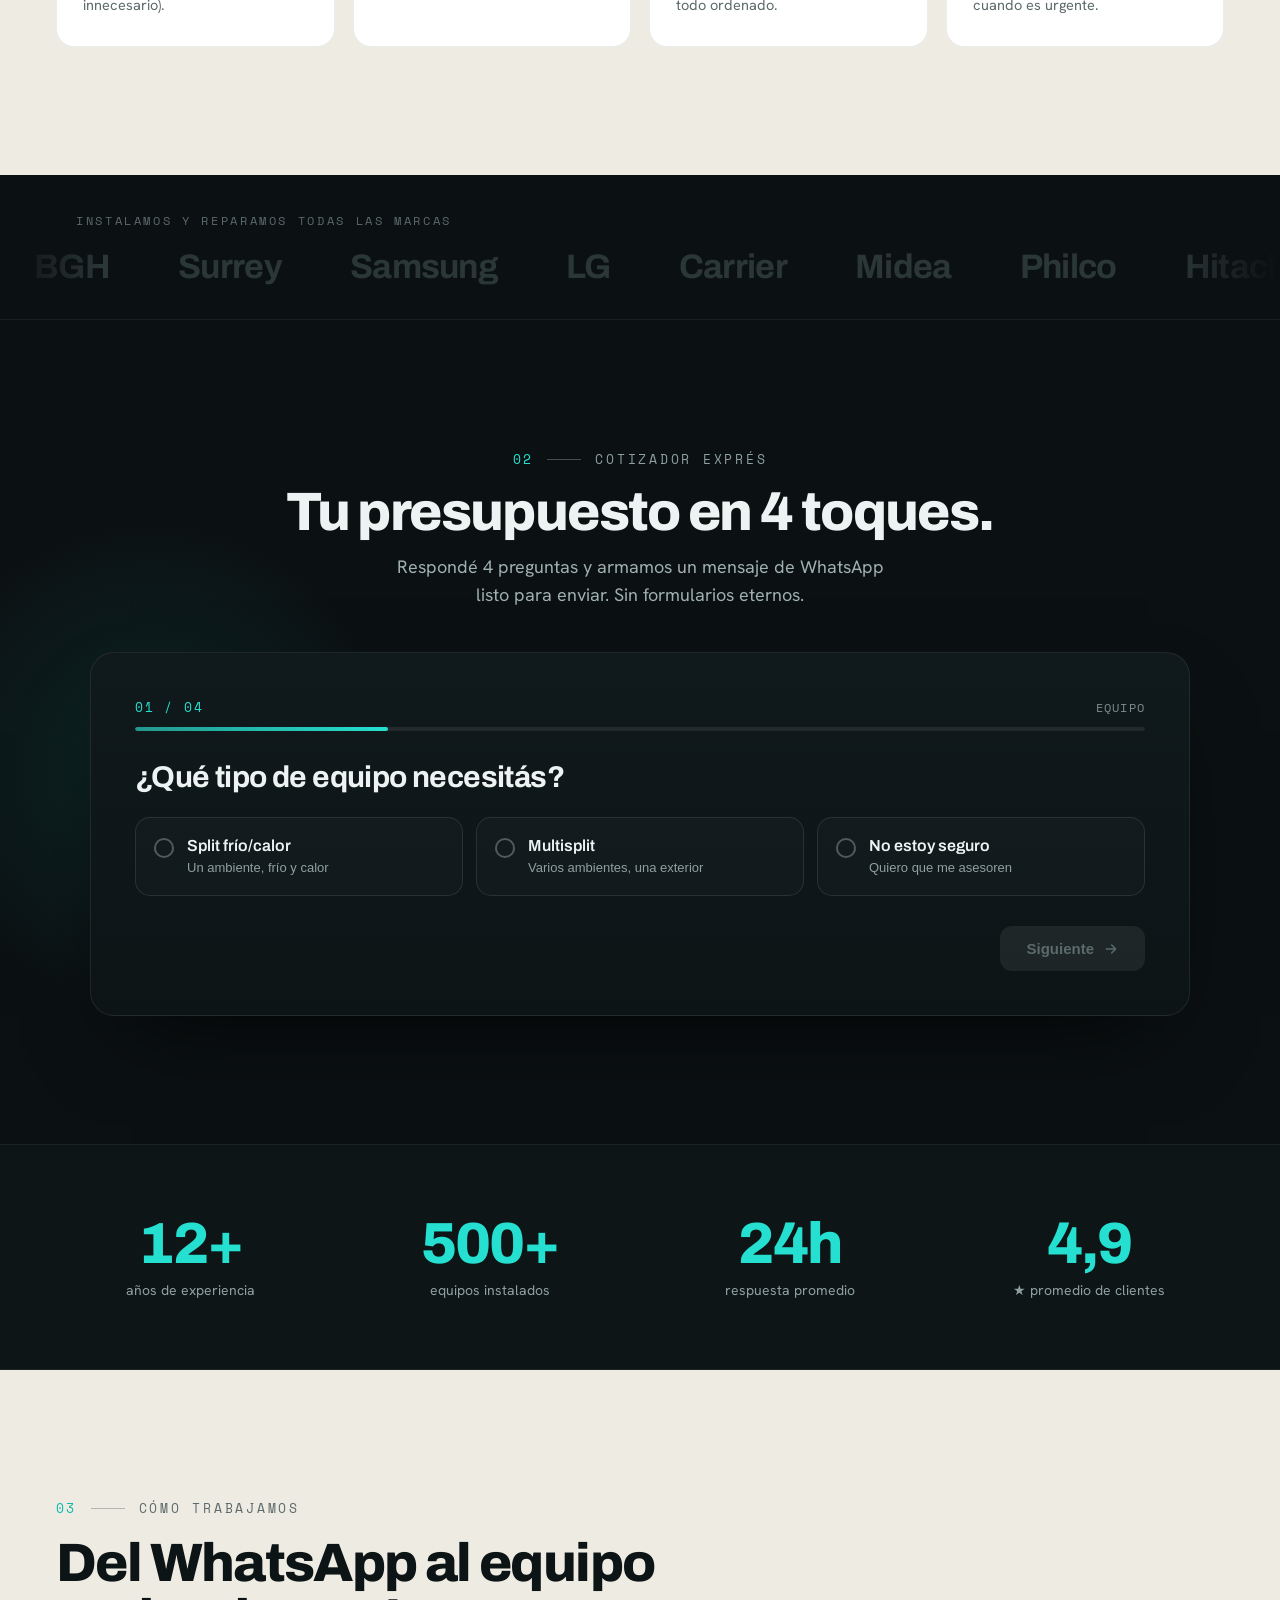
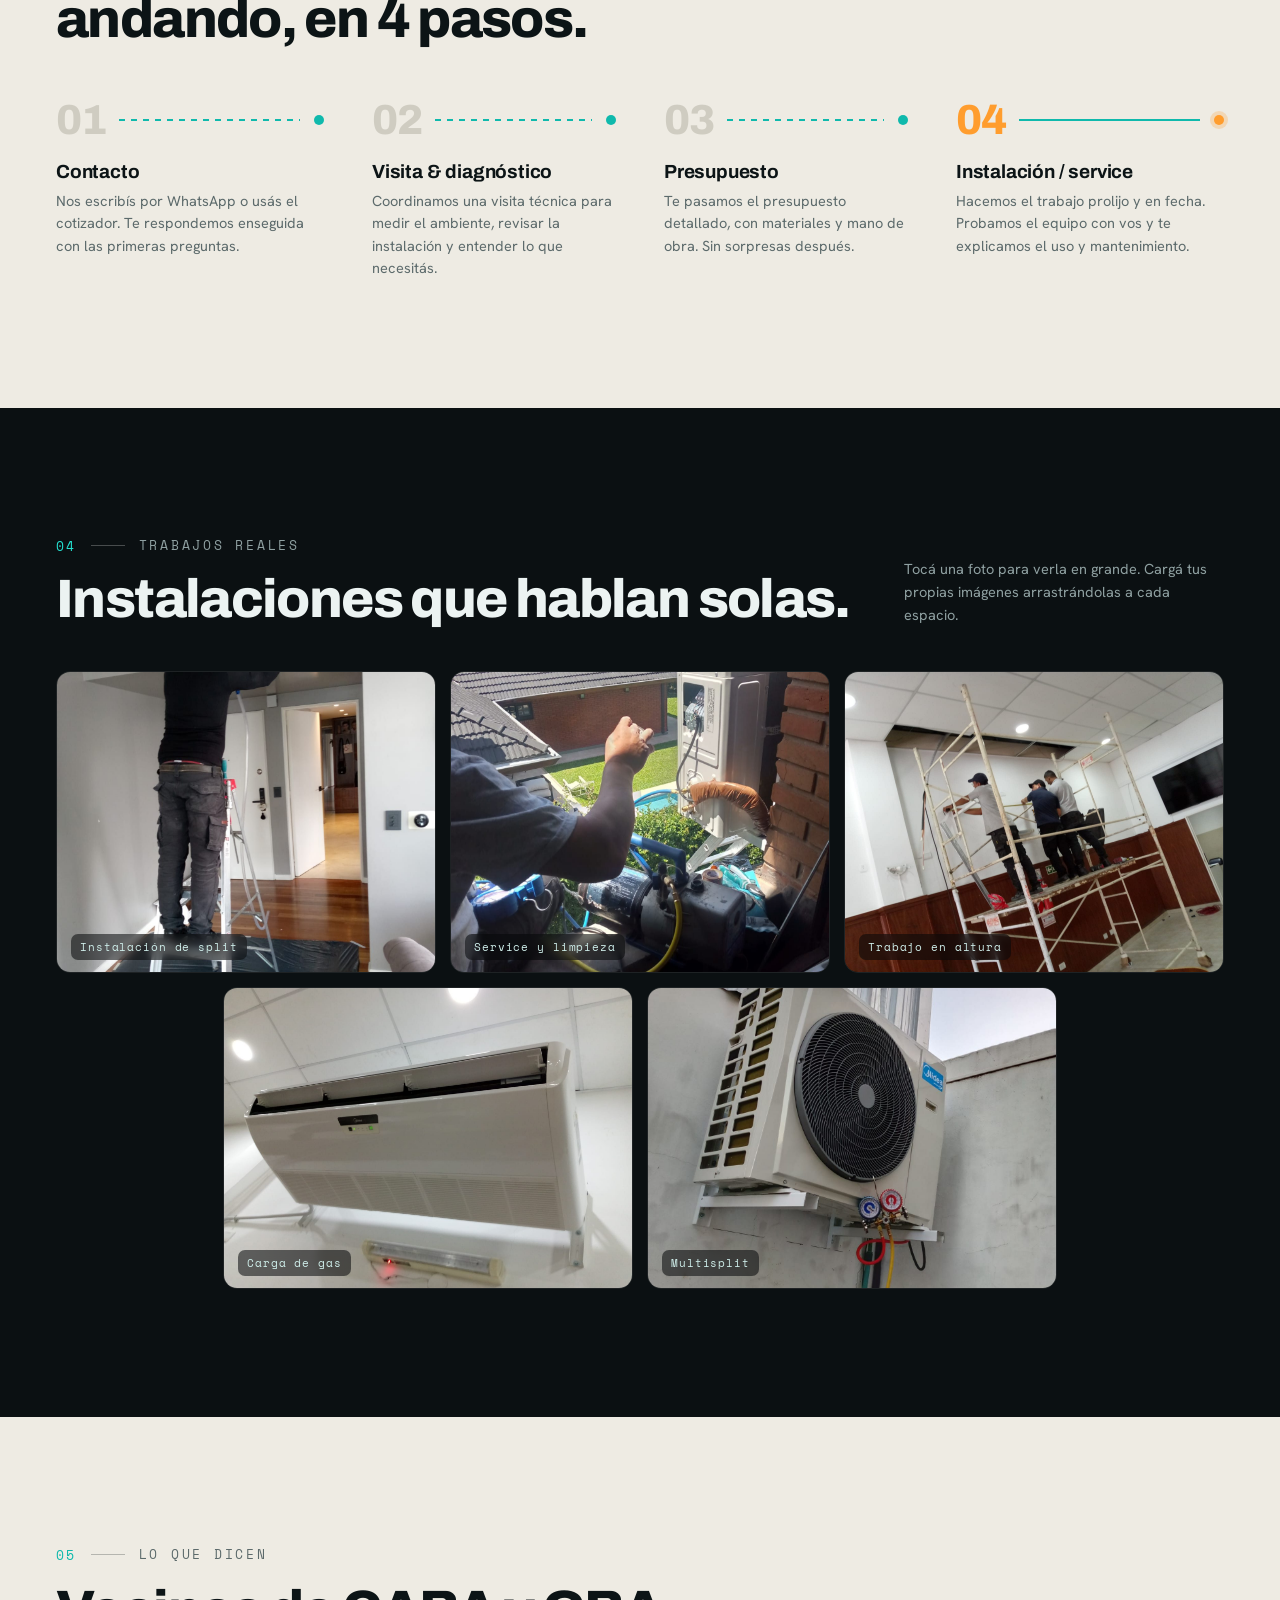
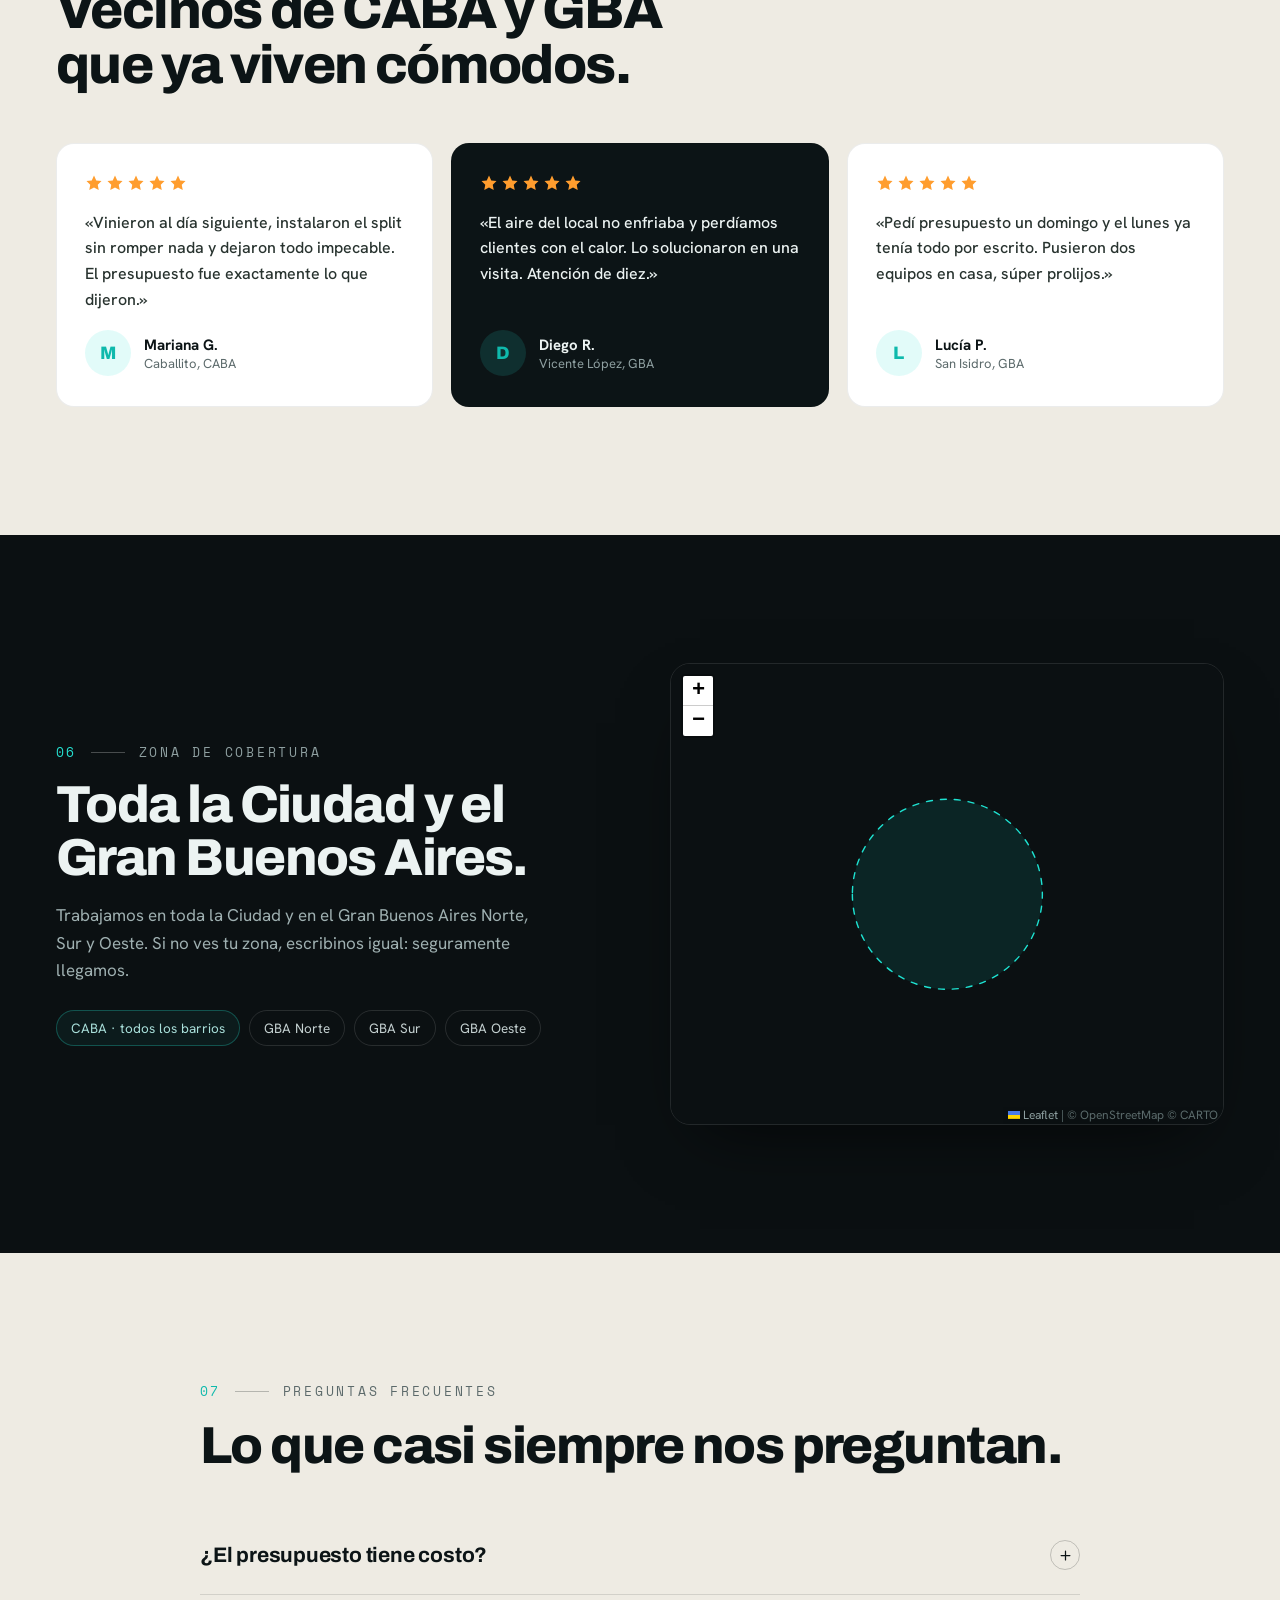
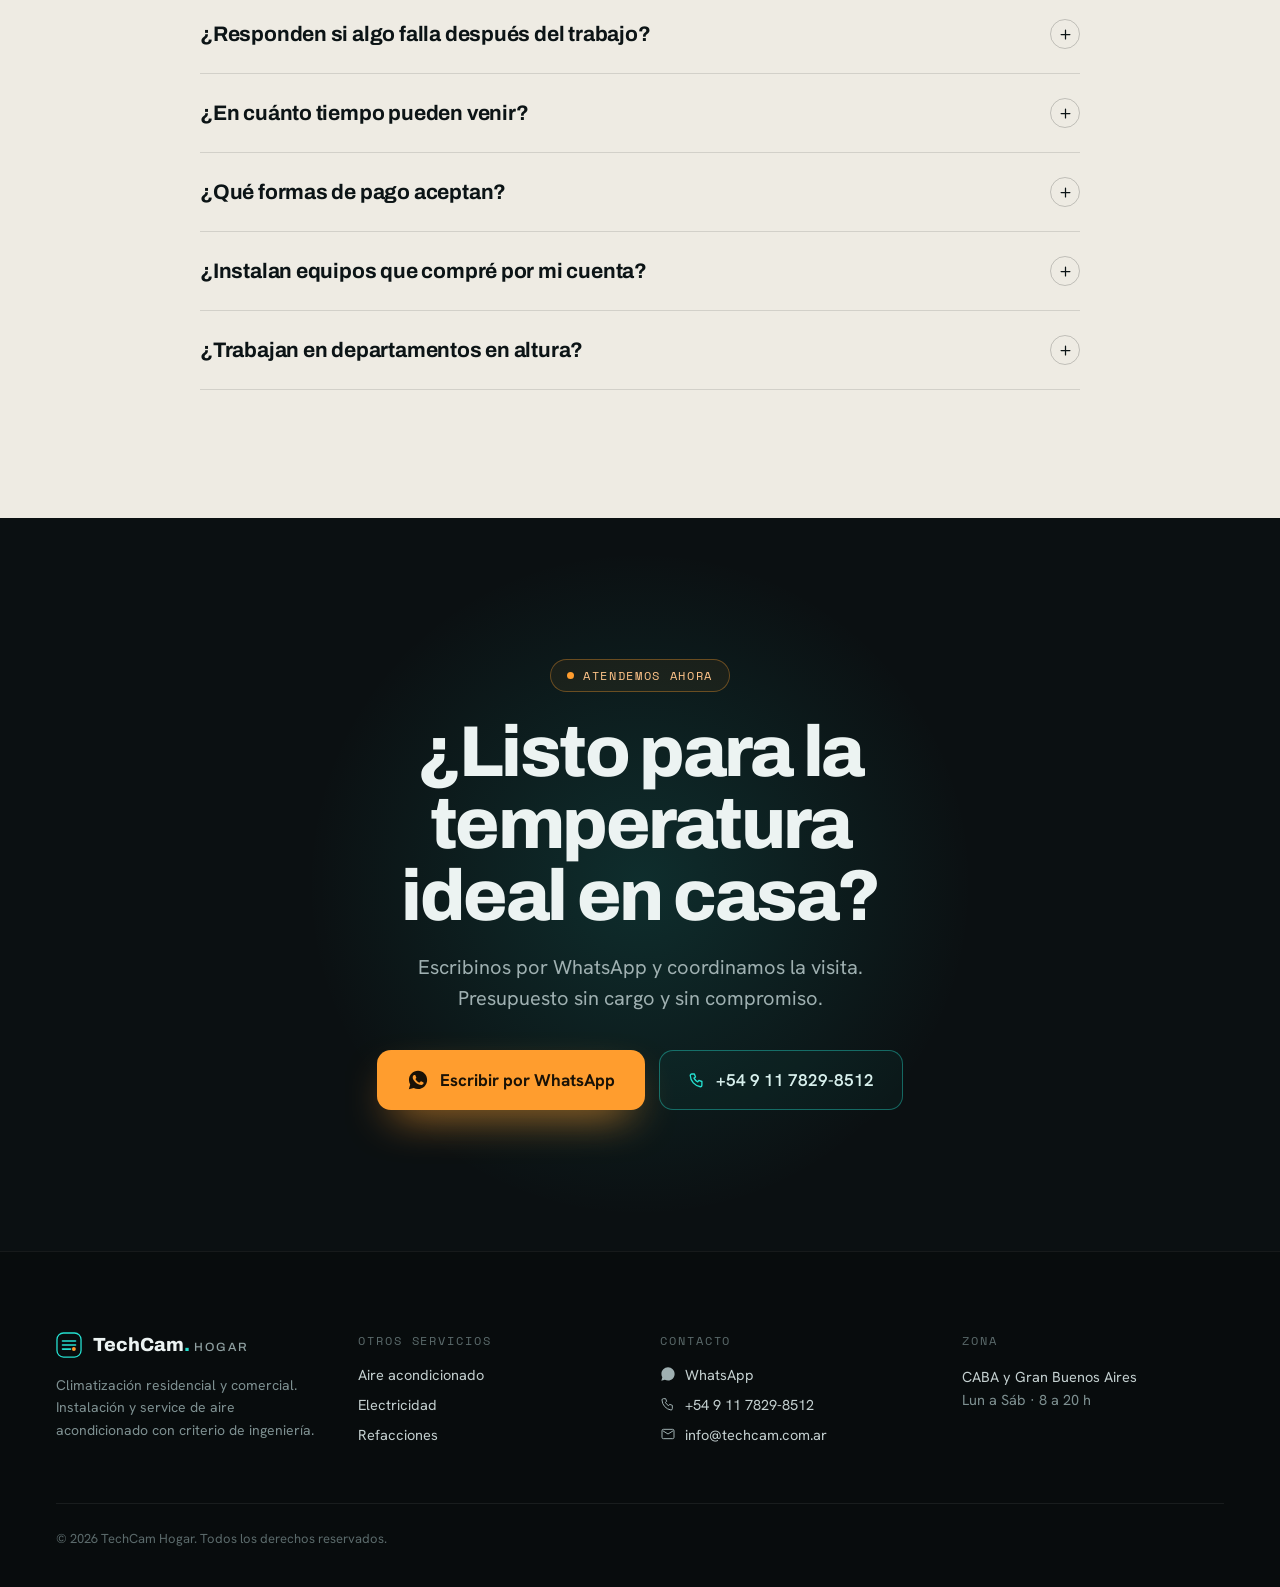
==== commit 6796f9c8: "aire: galería flex centrada (3+2) para eliminar hueco con 5 fotos Co-Authored-By: Claude Opus 4.8 (1" ====
--- a/aire/index.html
+++ b/aire/index.html
@@ -332,12 +332,12 @@
         </div>
         <p data-reveal data-reveal-delay="80" style="opacity:0;font-size:14.5px;color:#8FA0A1;max-width:320px;margin:0;line-height:1.6">Tocá una foto para verla en grande. Cargá tus propias imágenes arrastrándolas a cada espacio.</p>
       </div>
-      <div style="display:grid;grid-template-columns:repeat(auto-fit,minmax(min(100%,280px),1fr));gap:14px">
-        <div data-reveal data-reveal-delay="0" data-gallery style="opacity:0;cursor:zoom-in;border-radius:14px;overflow:hidden;border:1px solid rgba(255,255,255,.08);position:relative" data-action="lightbox"><img src="assets/trabajo-01.jpeg" alt="Trabajo de aire acondicionado — TechCam Hogar" loading="lazy" decoding="async" style="display:block;width:100%;height:300px;object-fit:cover"><div style="position:absolute;left:14px;bottom:12px;font-family:'Space Mono',monospace;font-size:11px;letter-spacing:.08em;color:#cfeeea;background:rgba(6,9,10,.55);backdrop-filter:blur(4px);padding:5px 9px;border-radius:7px;pointer-events:none">Instalación de split</div></div>
-        <div data-reveal data-reveal-delay="80" data-gallery style="opacity:0;cursor:zoom-in;border-radius:14px;overflow:hidden;border:1px solid rgba(255,255,255,.08);position:relative" data-action="lightbox"><img src="assets/trabajo-02.jpeg" alt="Trabajo de aire acondicionado — TechCam Hogar" loading="lazy" decoding="async" style="display:block;width:100%;height:300px;object-fit:cover"><div style="position:absolute;left:14px;bottom:12px;font-family:'Space Mono',monospace;font-size:11px;letter-spacing:.08em;color:#cfeeea;background:rgba(6,9,10,.55);backdrop-filter:blur(4px);padding:5px 9px;border-radius:7px;pointer-events:none">Service y limpieza</div></div>
-        <div data-reveal data-reveal-delay="160" data-gallery style="opacity:0;cursor:zoom-in;border-radius:14px;overflow:hidden;border:1px solid rgba(255,255,255,.08);position:relative" data-action="lightbox"><img src="assets/trabajo-03.jpeg" alt="Trabajo de aire acondicionado — TechCam Hogar" loading="lazy" decoding="async" style="display:block;width:100%;height:300px;object-fit:cover"><div style="position:absolute;left:14px;bottom:12px;font-family:'Space Mono',monospace;font-size:11px;letter-spacing:.08em;color:#cfeeea;background:rgba(6,9,10,.55);backdrop-filter:blur(4px);padding:5px 9px;border-radius:7px;pointer-events:none">Trabajo en altura</div></div>
-        <div data-reveal data-reveal-delay="240" data-gallery style="opacity:0;cursor:zoom-in;border-radius:14px;overflow:hidden;border:1px solid rgba(255,255,255,.08);position:relative" data-action="lightbox"><img src="assets/trabajo-04.jpeg" alt="Trabajo de aire acondicionado — TechCam Hogar" loading="lazy" decoding="async" style="display:block;width:100%;height:300px;object-fit:cover"><div style="position:absolute;left:14px;bottom:12px;font-family:'Space Mono',monospace;font-size:11px;letter-spacing:.08em;color:#cfeeea;background:rgba(6,9,10,.55);backdrop-filter:blur(4px);padding:5px 9px;border-radius:7px;pointer-events:none">Carga de gas</div></div>
-        <div data-reveal data-reveal-delay="320" data-gallery style="opacity:0;cursor:zoom-in;border-radius:14px;overflow:hidden;border:1px solid rgba(255,255,255,.08);position:relative" data-action="lightbox"><img src="assets/trabajo-05.jpeg" alt="Trabajo de aire acondicionado — TechCam Hogar" loading="lazy" decoding="async" style="display:block;width:100%;height:300px;object-fit:cover"><div style="position:absolute;left:14px;bottom:12px;font-family:'Space Mono',monospace;font-size:11px;letter-spacing:.08em;color:#cfeeea;background:rgba(6,9,10,.55);backdrop-filter:blur(4px);padding:5px 9px;border-radius:7px;pointer-events:none">Multisplit</div></div>
+      <div style="display:flex;flex-wrap:wrap;justify-content:center;gap:14px">
+        <div data-reveal data-reveal-delay="0" data-gallery style="opacity:0;cursor:zoom-in;border-radius:14px;overflow:hidden;border:1px solid rgba(255,255,255,.08);position:relative;flex:1 1 340px;max-width:410px" data-action="lightbox"><img src="assets/trabajo-01.jpeg" alt="Trabajo de aire acondicionado — TechCam Hogar" loading="lazy" decoding="async" style="display:block;width:100%;height:300px;object-fit:cover"><div style="position:absolute;left:14px;bottom:12px;font-family:'Space Mono',monospace;font-size:11px;letter-spacing:.08em;color:#cfeeea;background:rgba(6,9,10,.55);backdrop-filter:blur(4px);padding:5px 9px;border-radius:7px;pointer-events:none">Instalación de split</div></div>
+        <div data-reveal data-reveal-delay="80" data-gallery style="opacity:0;cursor:zoom-in;border-radius:14px;overflow:hidden;border:1px solid rgba(255,255,255,.08);position:relative;flex:1 1 340px;max-width:410px" data-action="lightbox"><img src="assets/trabajo-02.jpeg" alt="Trabajo de aire acondicionado — TechCam Hogar" loading="lazy" decoding="async" style="display:block;width:100%;height:300px;object-fit:cover"><div style="position:absolute;left:14px;bottom:12px;font-family:'Space Mono',monospace;font-size:11px;letter-spacing:.08em;color:#cfeeea;background:rgba(6,9,10,.55);backdrop-filter:blur(4px);padding:5px 9px;border-radius:7px;pointer-events:none">Service y limpieza</div></div>
+        <div data-reveal data-reveal-delay="160" data-gallery style="opacity:0;cursor:zoom-in;border-radius:14px;overflow:hidden;border:1px solid rgba(255,255,255,.08);position:relative;flex:1 1 340px;max-width:410px" data-action="lightbox"><img src="assets/trabajo-03.jpeg" alt="Trabajo de aire acondicionado — TechCam Hogar" loading="lazy" decoding="async" style="display:block;width:100%;height:300px;object-fit:cover"><div style="position:absolute;left:14px;bottom:12px;font-family:'Space Mono',monospace;font-size:11px;letter-spacing:.08em;color:#cfeeea;background:rgba(6,9,10,.55);backdrop-filter:blur(4px);padding:5px 9px;border-radius:7px;pointer-events:none">Trabajo en altura</div></div>
+        <div data-reveal data-reveal-delay="240" data-gallery style="opacity:0;cursor:zoom-in;border-radius:14px;overflow:hidden;border:1px solid rgba(255,255,255,.08);position:relative;flex:1 1 340px;max-width:410px" data-action="lightbox"><img src="assets/trabajo-04.jpeg" alt="Trabajo de aire acondicionado — TechCam Hogar" loading="lazy" decoding="async" style="display:block;width:100%;height:300px;object-fit:cover"><div style="position:absolute;left:14px;bottom:12px;font-family:'Space Mono',monospace;font-size:11px;letter-spacing:.08em;color:#cfeeea;background:rgba(6,9,10,.55);backdrop-filter:blur(4px);padding:5px 9px;border-radius:7px;pointer-events:none">Carga de gas</div></div>
+        <div data-reveal data-reveal-delay="320" data-gallery style="opacity:0;cursor:zoom-in;border-radius:14px;overflow:hidden;border:1px solid rgba(255,255,255,.08);position:relative;flex:1 1 340px;max-width:410px" data-action="lightbox"><img src="assets/trabajo-05.jpeg" alt="Trabajo de aire acondicionado — TechCam Hogar" loading="lazy" decoding="async" style="display:block;width:100%;height:300px;object-fit:cover"><div style="position:absolute;left:14px;bottom:12px;font-family:'Space Mono',monospace;font-size:11px;letter-spacing:.08em;color:#cfeeea;background:rgba(6,9,10,.55);backdrop-filter:blur(4px);padding:5px 9px;border-radius:7px;pointer-events:none">Multisplit</div></div>
       </div>
     </div>
   </section>
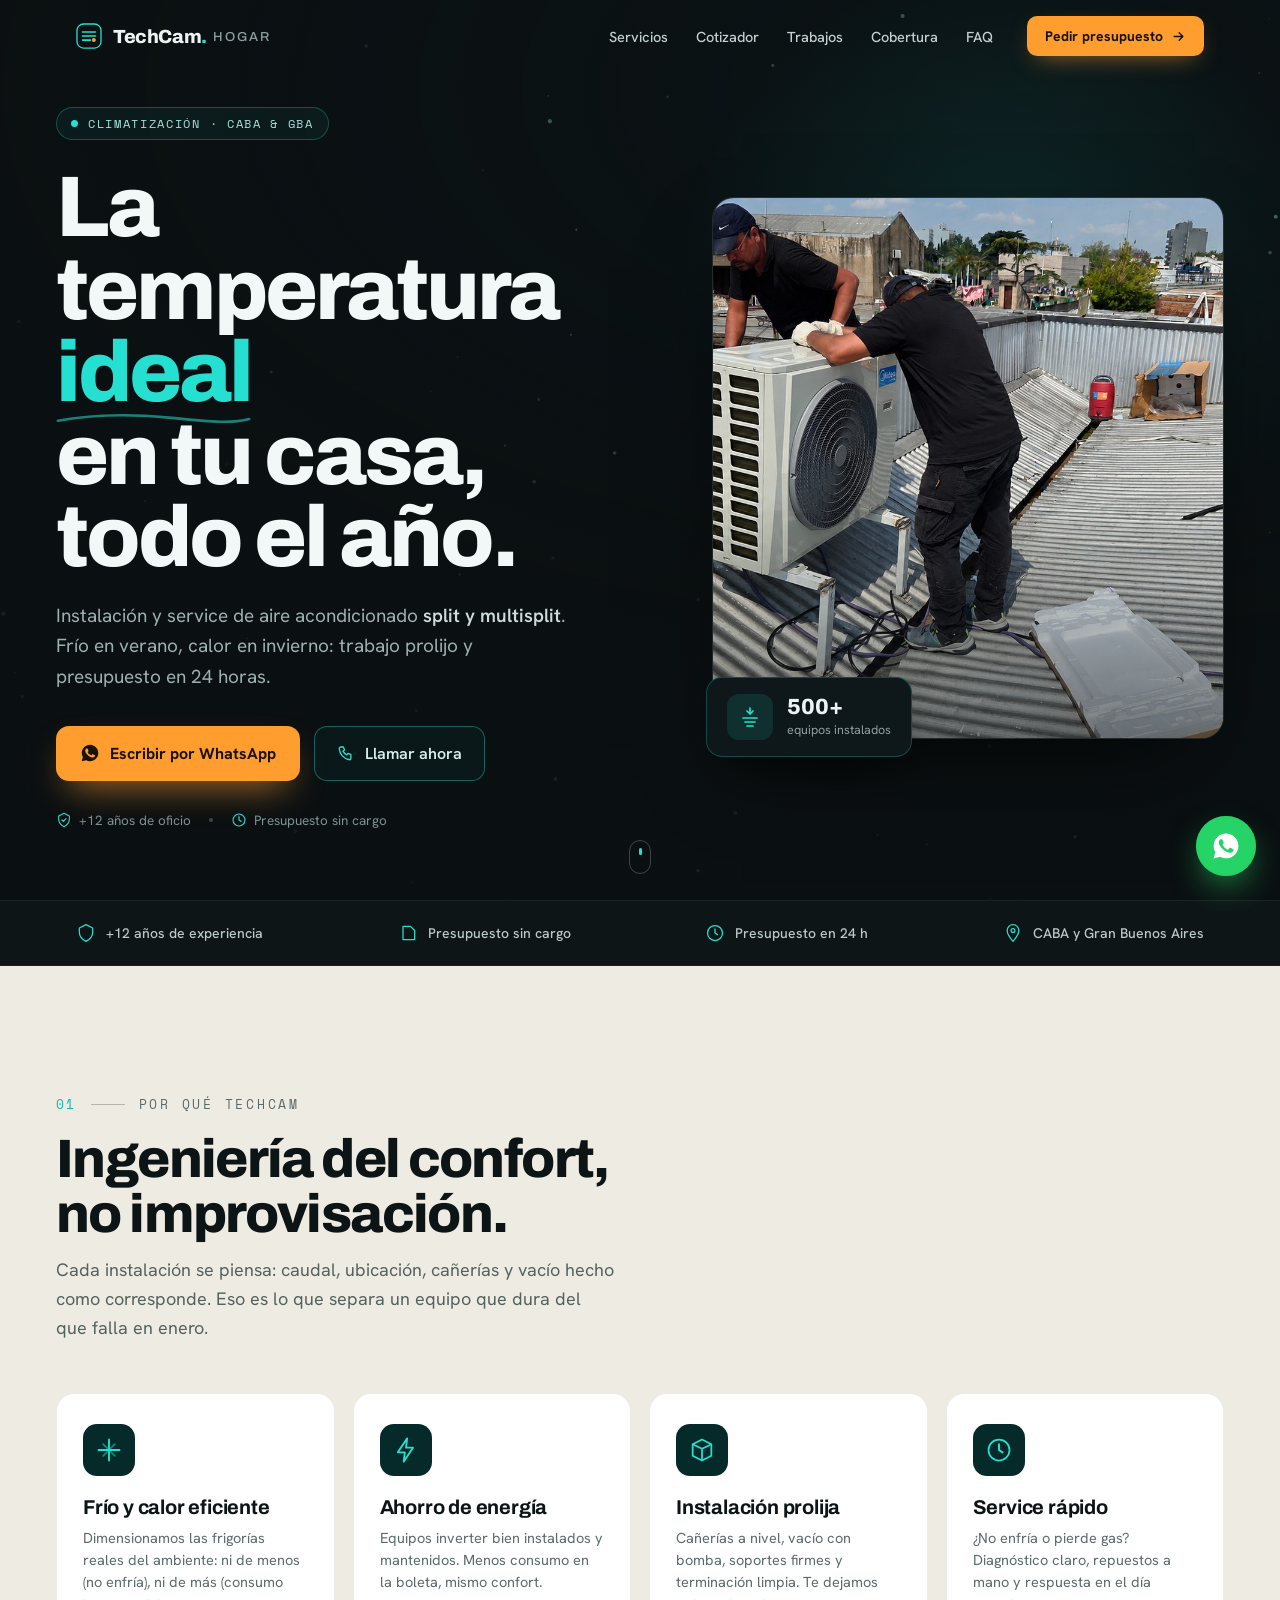
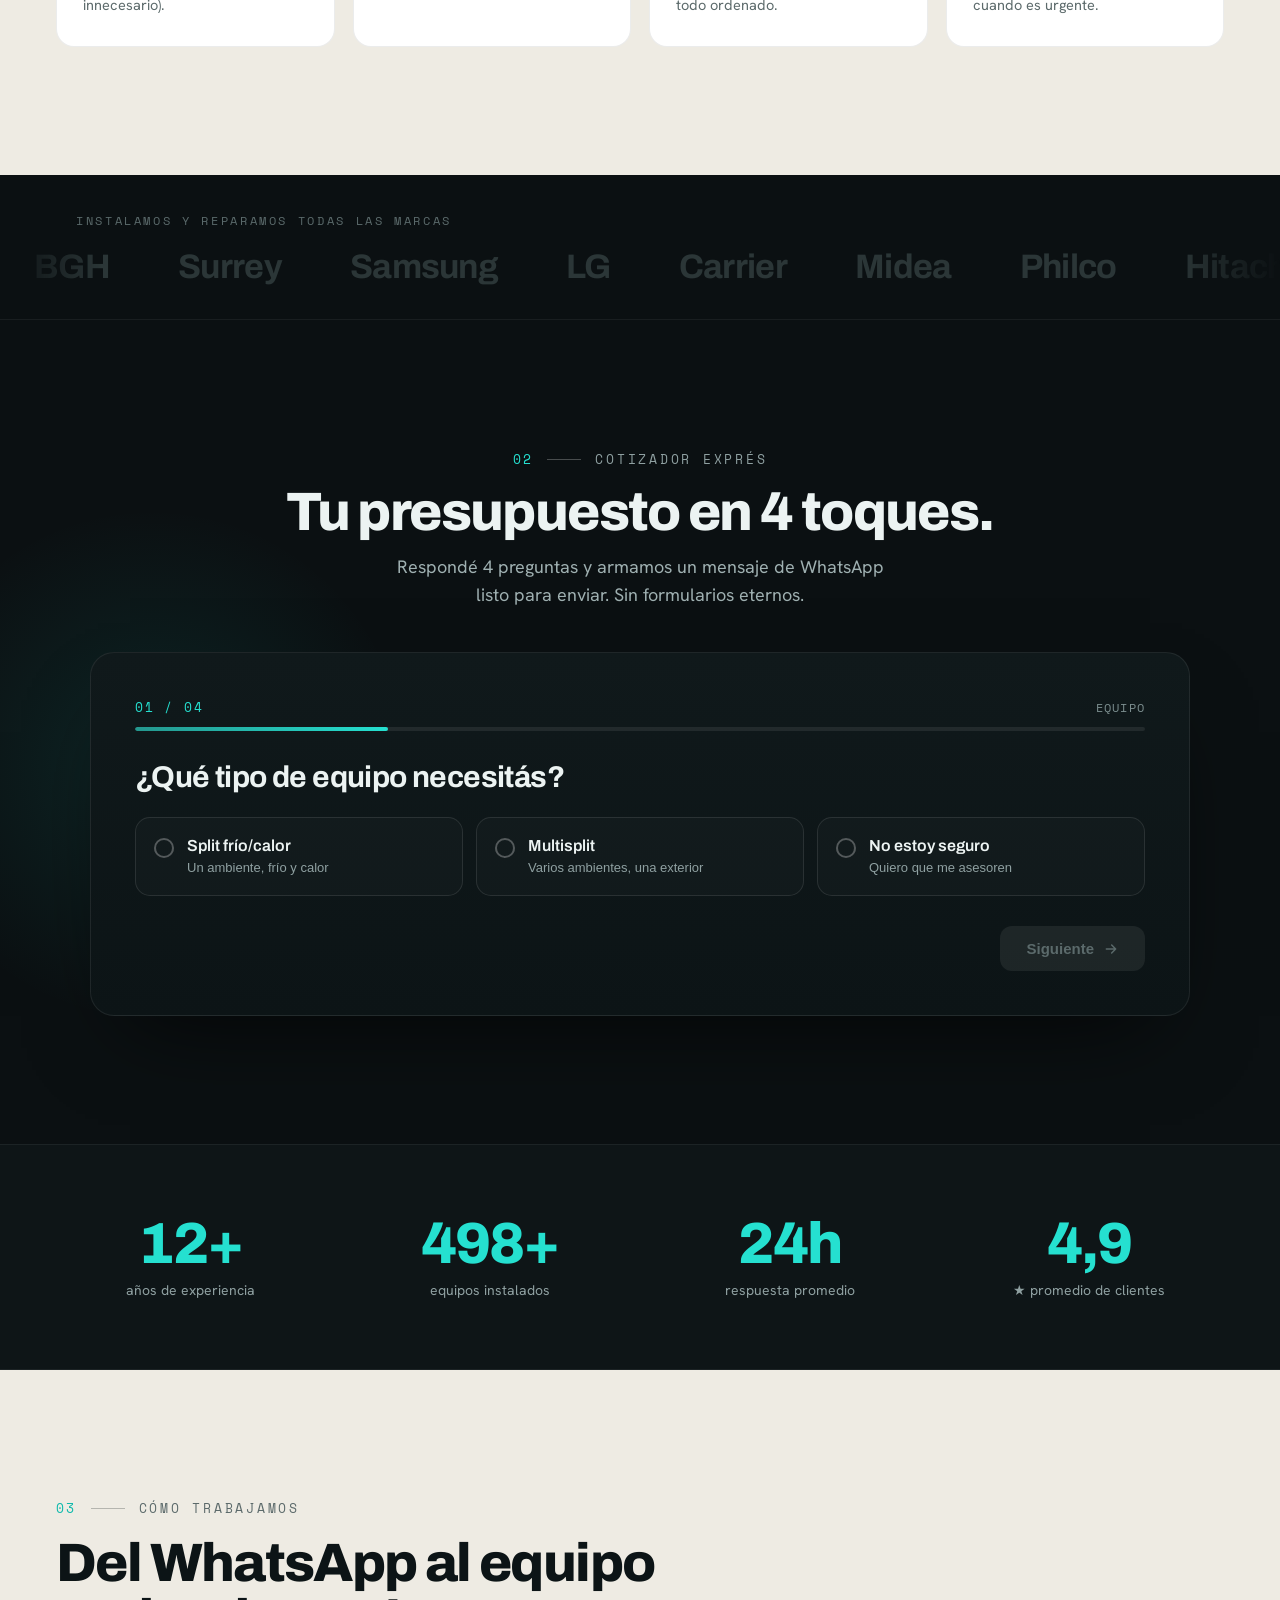
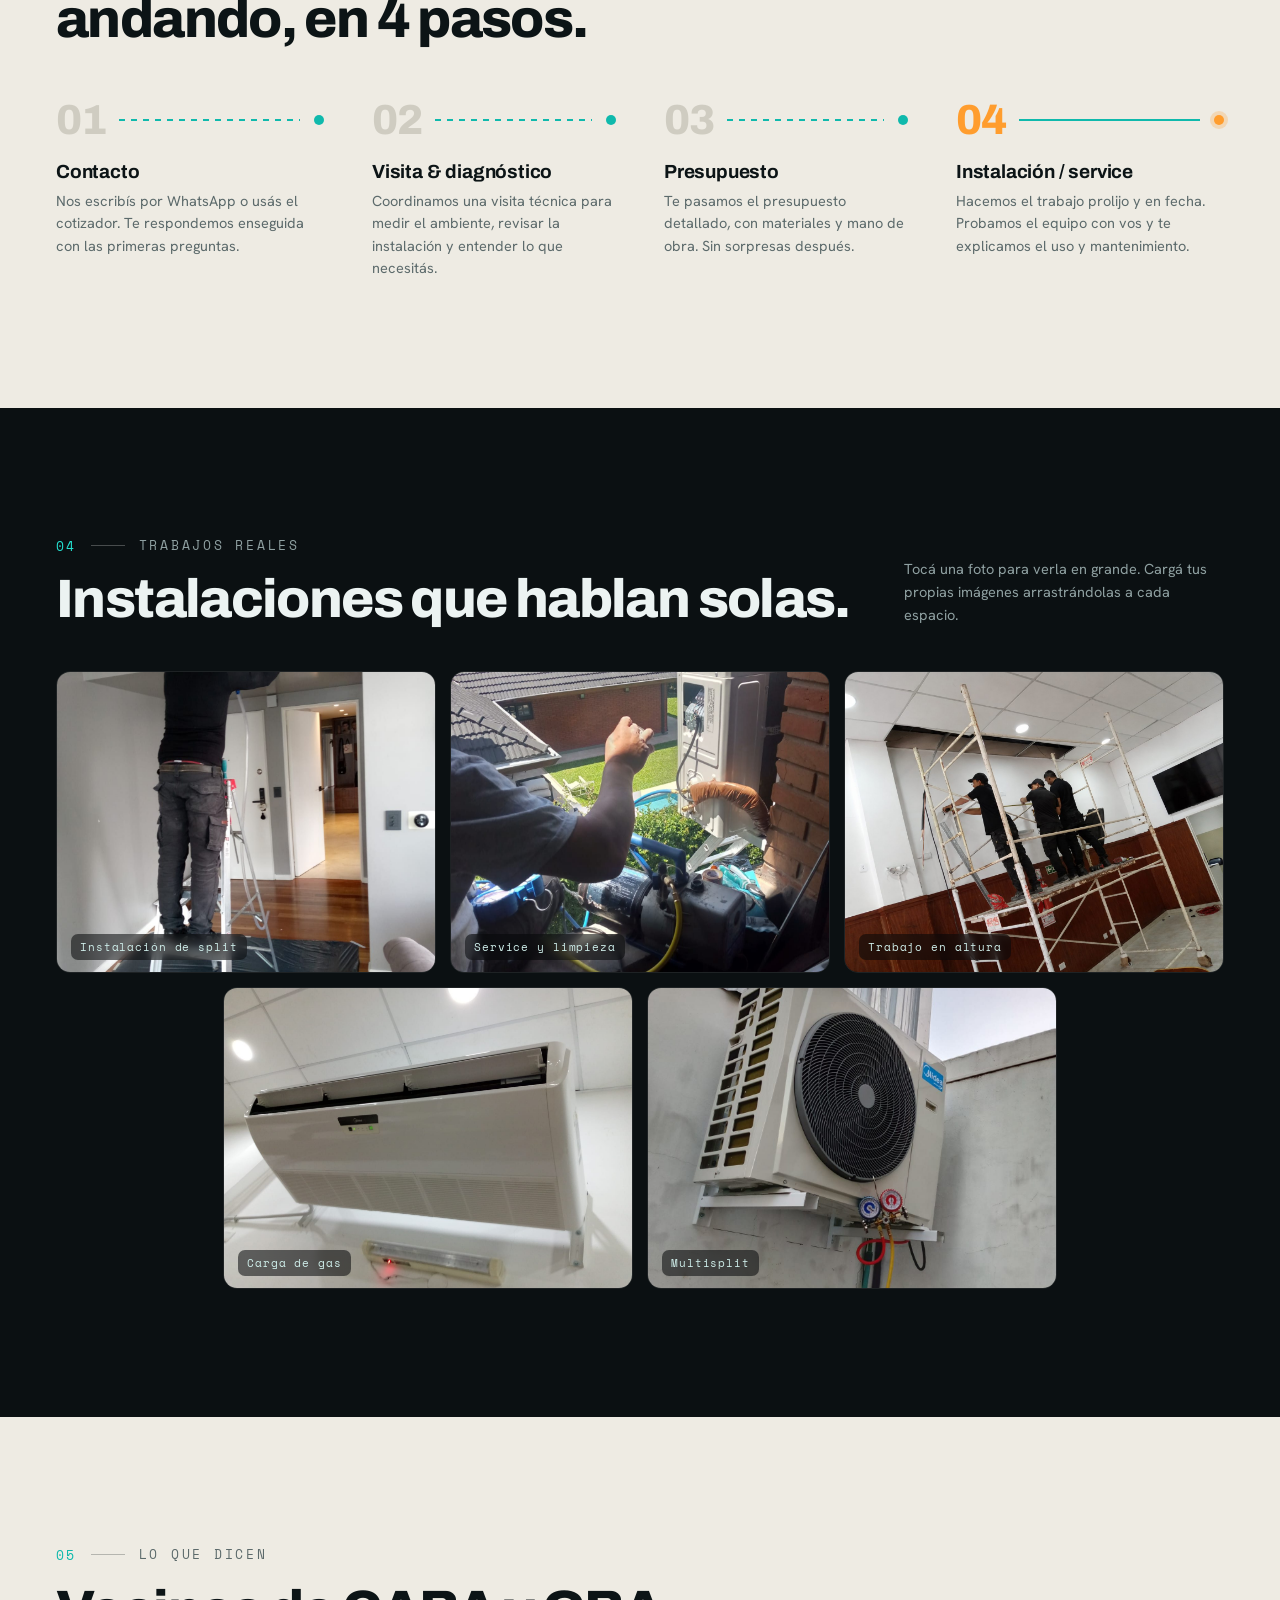
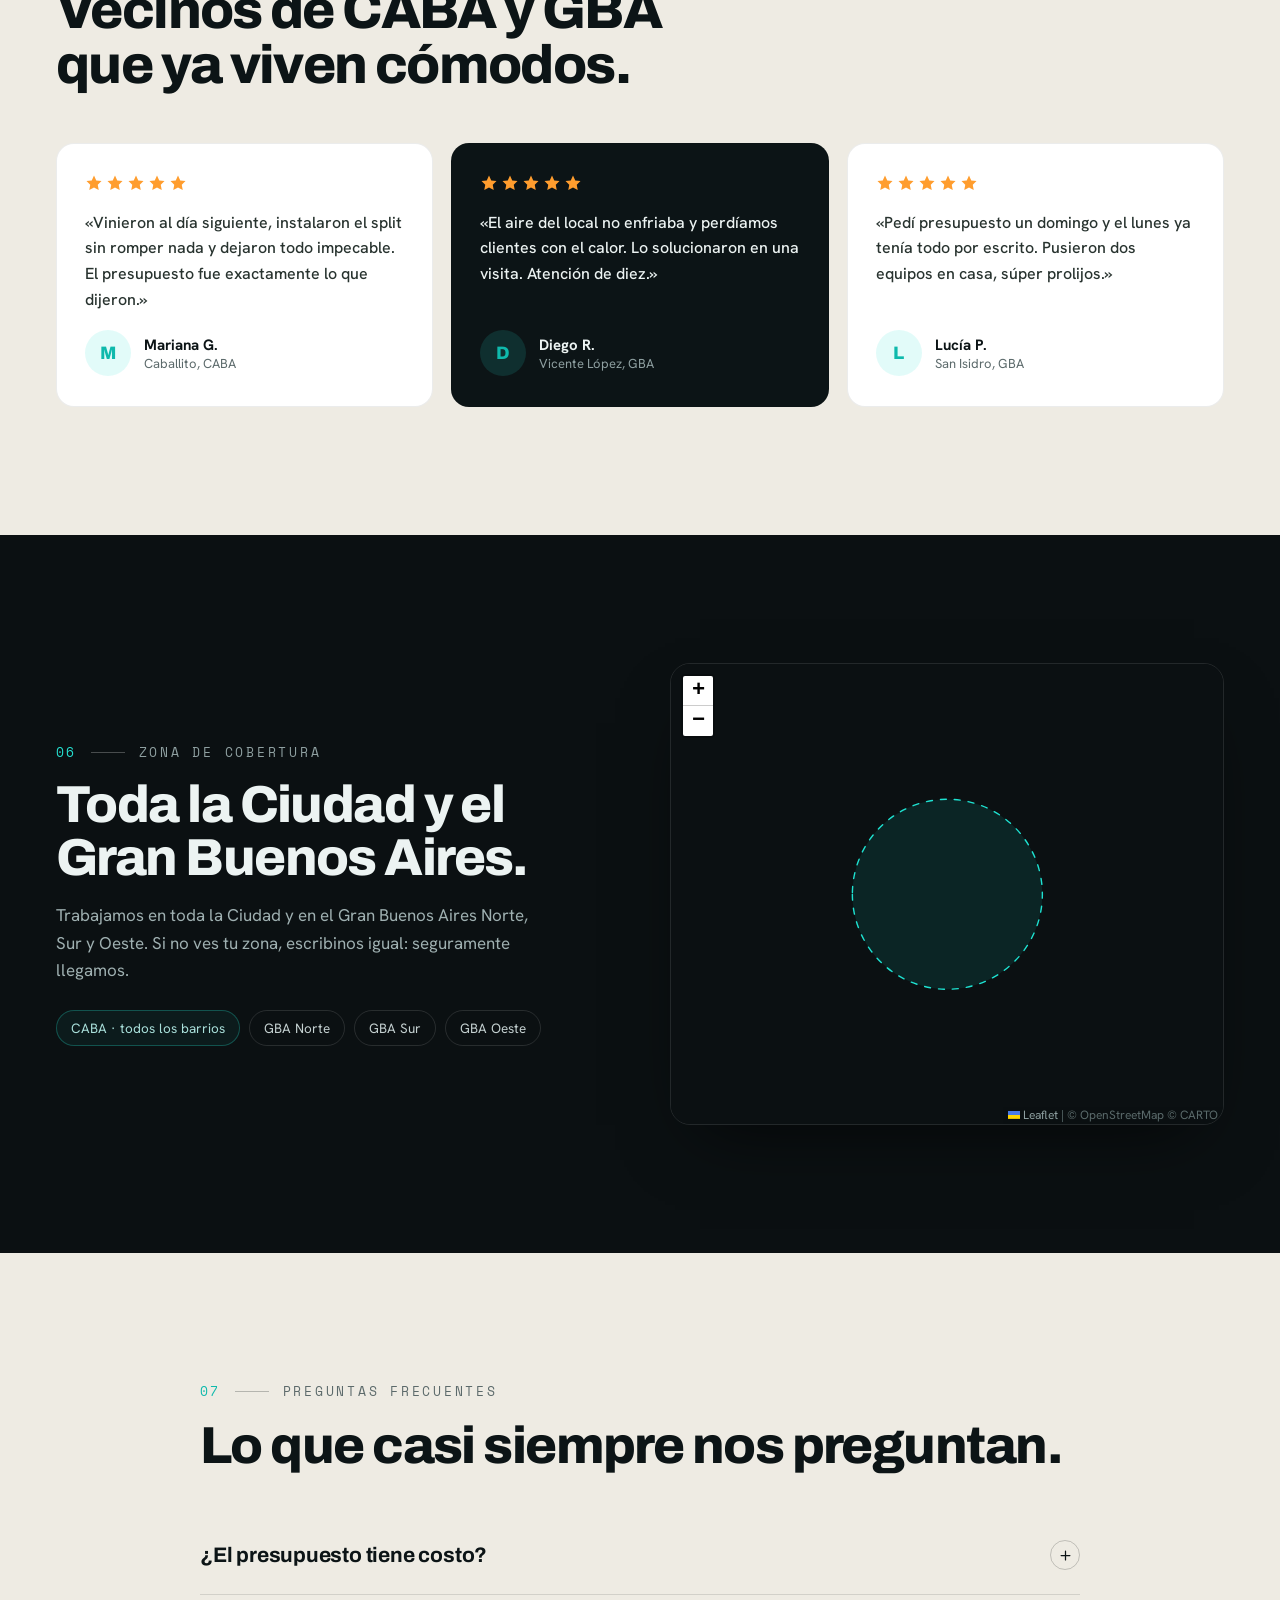
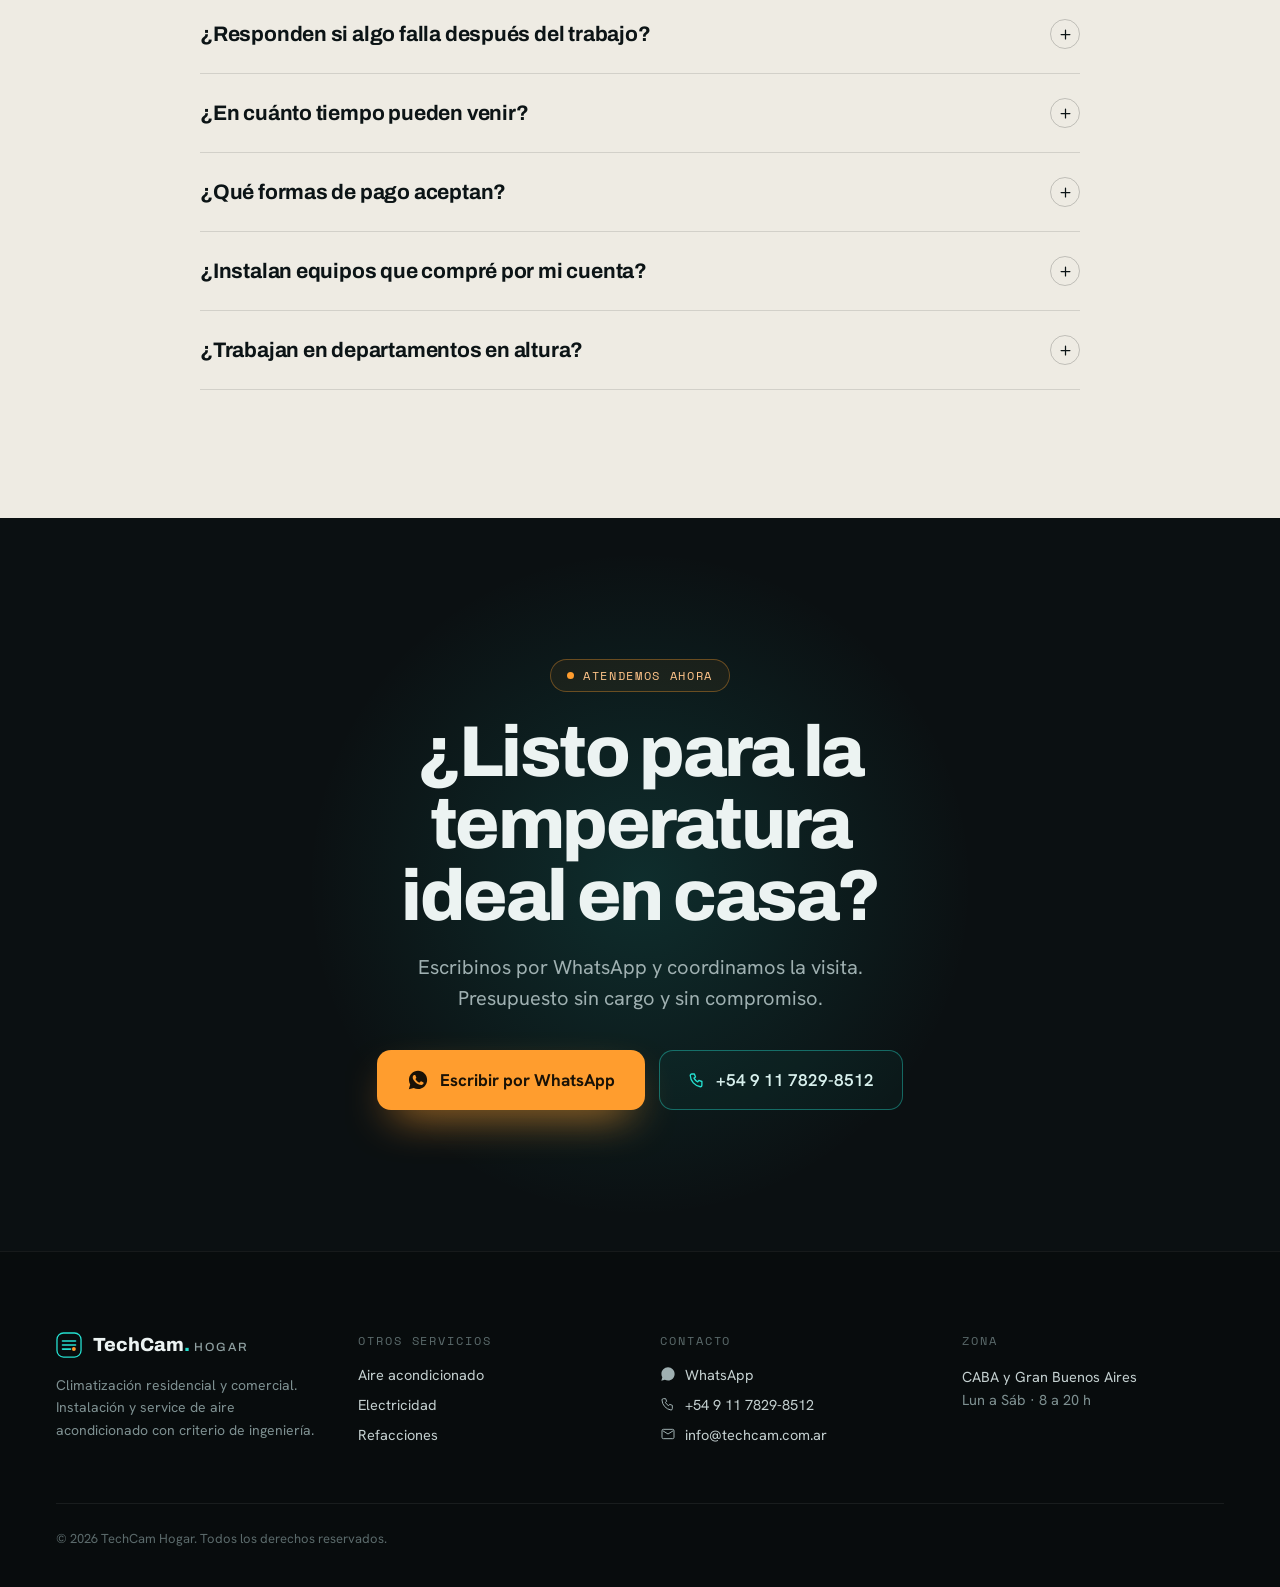
==== commit 2c469789: "aire: renombra trabajo-03 a trabajo-03b para cache-busting (Cloudflare) Co-Authored-By: Claude Opus " ====
--- a/aire/index.html
+++ b/aire/index.html
@@ -335,7 +335,7 @@
       <div style="display:flex;flex-wrap:wrap;justify-content:center;gap:14px">
         <div data-reveal data-reveal-delay="0" data-gallery style="opacity:0;cursor:zoom-in;border-radius:14px;overflow:hidden;border:1px solid rgba(255,255,255,.08);position:relative;flex:1 1 340px;max-width:410px" data-action="lightbox"><img src="assets/trabajo-01.jpeg" alt="Trabajo de aire acondicionado — TechCam Hogar" loading="lazy" decoding="async" style="display:block;width:100%;height:300px;object-fit:cover"><div style="position:absolute;left:14px;bottom:12px;font-family:'Space Mono',monospace;font-size:11px;letter-spacing:.08em;color:#cfeeea;background:rgba(6,9,10,.55);backdrop-filter:blur(4px);padding:5px 9px;border-radius:7px;pointer-events:none">Instalación de split</div></div>
         <div data-reveal data-reveal-delay="80" data-gallery style="opacity:0;cursor:zoom-in;border-radius:14px;overflow:hidden;border:1px solid rgba(255,255,255,.08);position:relative;flex:1 1 340px;max-width:410px" data-action="lightbox"><img src="assets/trabajo-02.jpeg" alt="Trabajo de aire acondicionado — TechCam Hogar" loading="lazy" decoding="async" style="display:block;width:100%;height:300px;object-fit:cover"><div style="position:absolute;left:14px;bottom:12px;font-family:'Space Mono',monospace;font-size:11px;letter-spacing:.08em;color:#cfeeea;background:rgba(6,9,10,.55);backdrop-filter:blur(4px);padding:5px 9px;border-radius:7px;pointer-events:none">Service y limpieza</div></div>
-        <div data-reveal data-reveal-delay="160" data-gallery style="opacity:0;cursor:zoom-in;border-radius:14px;overflow:hidden;border:1px solid rgba(255,255,255,.08);position:relative;flex:1 1 340px;max-width:410px" data-action="lightbox"><img src="assets/trabajo-03.jpeg" alt="Trabajo de aire acondicionado — TechCam Hogar" loading="lazy" decoding="async" style="display:block;width:100%;height:300px;object-fit:cover"><div style="position:absolute;left:14px;bottom:12px;font-family:'Space Mono',monospace;font-size:11px;letter-spacing:.08em;color:#cfeeea;background:rgba(6,9,10,.55);backdrop-filter:blur(4px);padding:5px 9px;border-radius:7px;pointer-events:none">Trabajo en altura</div></div>
+        <div data-reveal data-reveal-delay="160" data-gallery style="opacity:0;cursor:zoom-in;border-radius:14px;overflow:hidden;border:1px solid rgba(255,255,255,.08);position:relative;flex:1 1 340px;max-width:410px" data-action="lightbox"><img src="assets/trabajo-03b.jpeg" alt="Trabajo de aire acondicionado — TechCam Hogar" loading="lazy" decoding="async" style="display:block;width:100%;height:300px;object-fit:cover"><div style="position:absolute;left:14px;bottom:12px;font-family:'Space Mono',monospace;font-size:11px;letter-spacing:.08em;color:#cfeeea;background:rgba(6,9,10,.55);backdrop-filter:blur(4px);padding:5px 9px;border-radius:7px;pointer-events:none">Trabajo en altura</div></div>
         <div data-reveal data-reveal-delay="240" data-gallery style="opacity:0;cursor:zoom-in;border-radius:14px;overflow:hidden;border:1px solid rgba(255,255,255,.08);position:relative;flex:1 1 340px;max-width:410px" data-action="lightbox"><img src="assets/trabajo-04.jpeg" alt="Trabajo de aire acondicionado — TechCam Hogar" loading="lazy" decoding="async" style="display:block;width:100%;height:300px;object-fit:cover"><div style="position:absolute;left:14px;bottom:12px;font-family:'Space Mono',monospace;font-size:11px;letter-spacing:.08em;color:#cfeeea;background:rgba(6,9,10,.55);backdrop-filter:blur(4px);padding:5px 9px;border-radius:7px;pointer-events:none">Carga de gas</div></div>
         <div data-reveal data-reveal-delay="320" data-gallery style="opacity:0;cursor:zoom-in;border-radius:14px;overflow:hidden;border:1px solid rgba(255,255,255,.08);position:relative;flex:1 1 340px;max-width:410px" data-action="lightbox"><img src="assets/trabajo-05.jpeg" alt="Trabajo de aire acondicionado — TechCam Hogar" loading="lazy" decoding="async" style="display:block;width:100%;height:300px;object-fit:cover"><div style="position:absolute;left:14px;bottom:12px;font-family:'Space Mono',monospace;font-size:11px;letter-spacing:.08em;color:#cfeeea;background:rgba(6,9,10,.55);backdrop-filter:blur(4px);padding:5px 9px;border-radius:7px;pointer-events:none">Multisplit</div></div>
       </div>
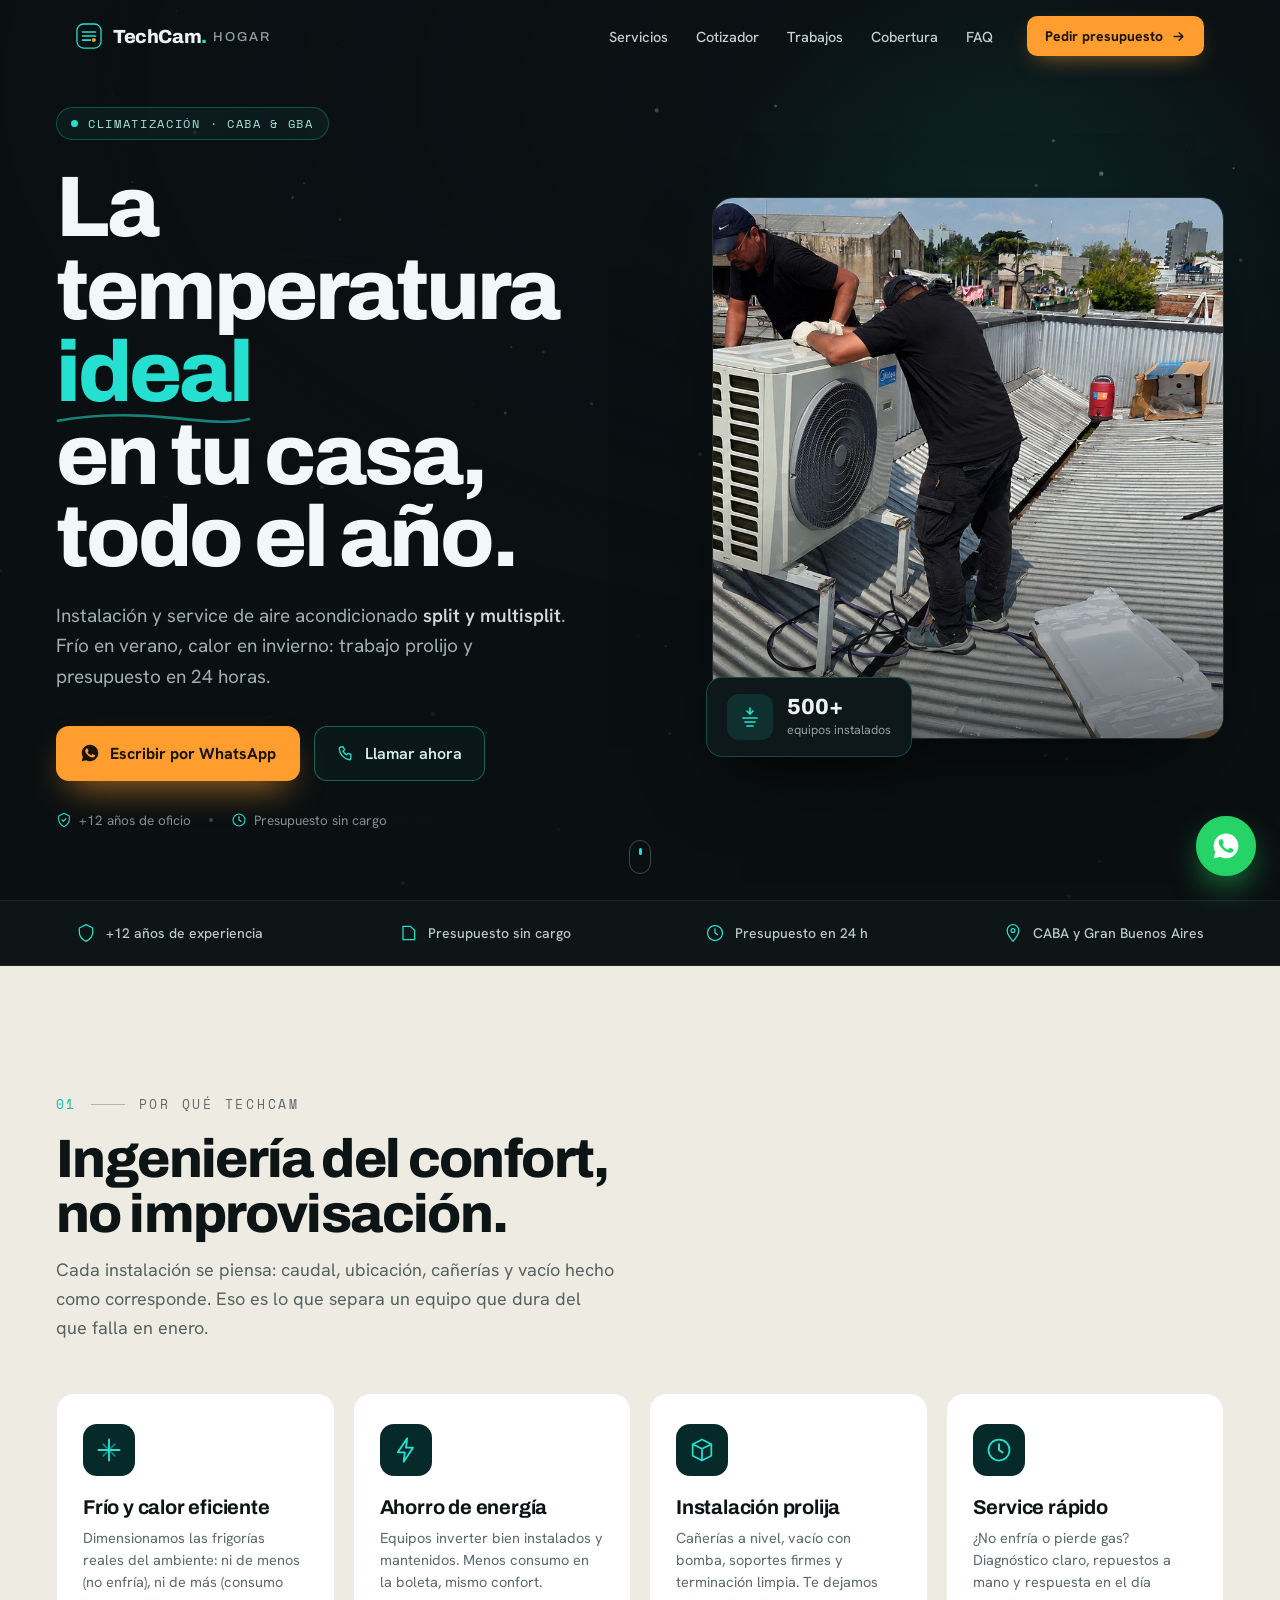
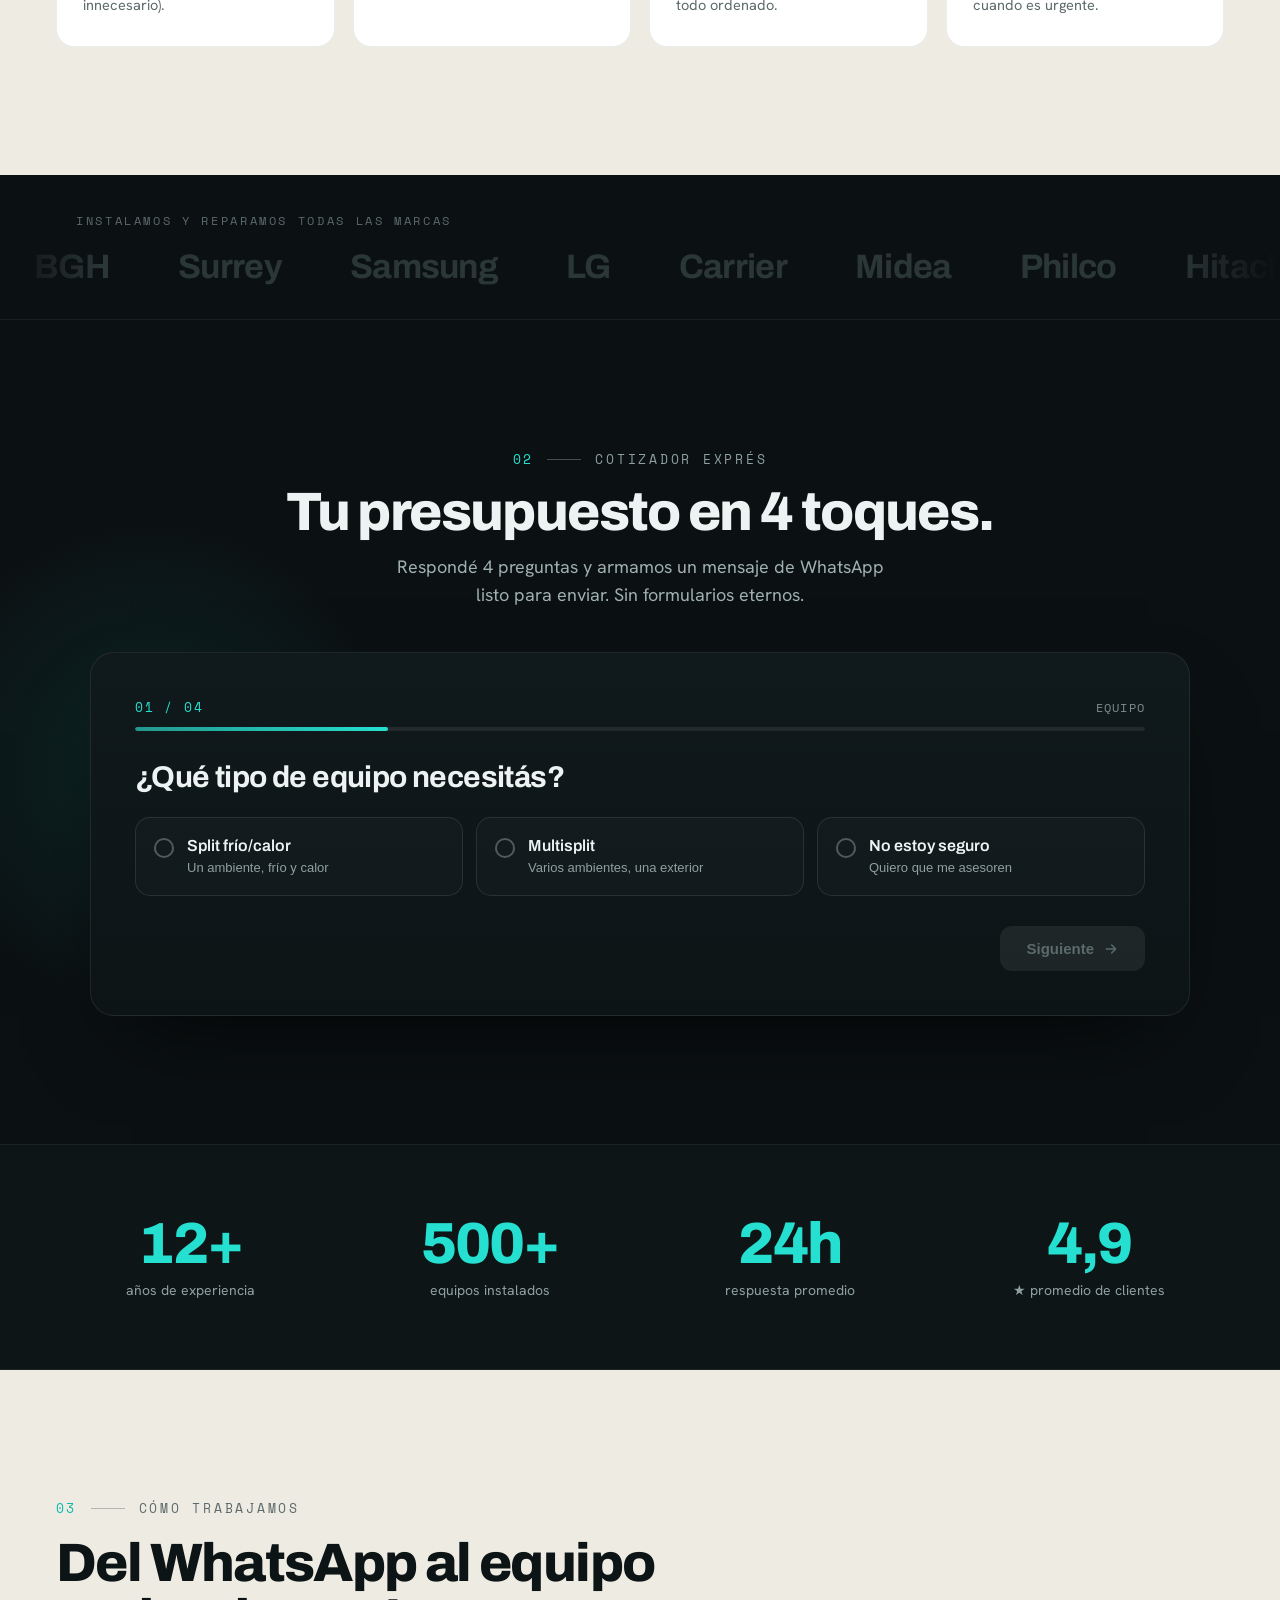
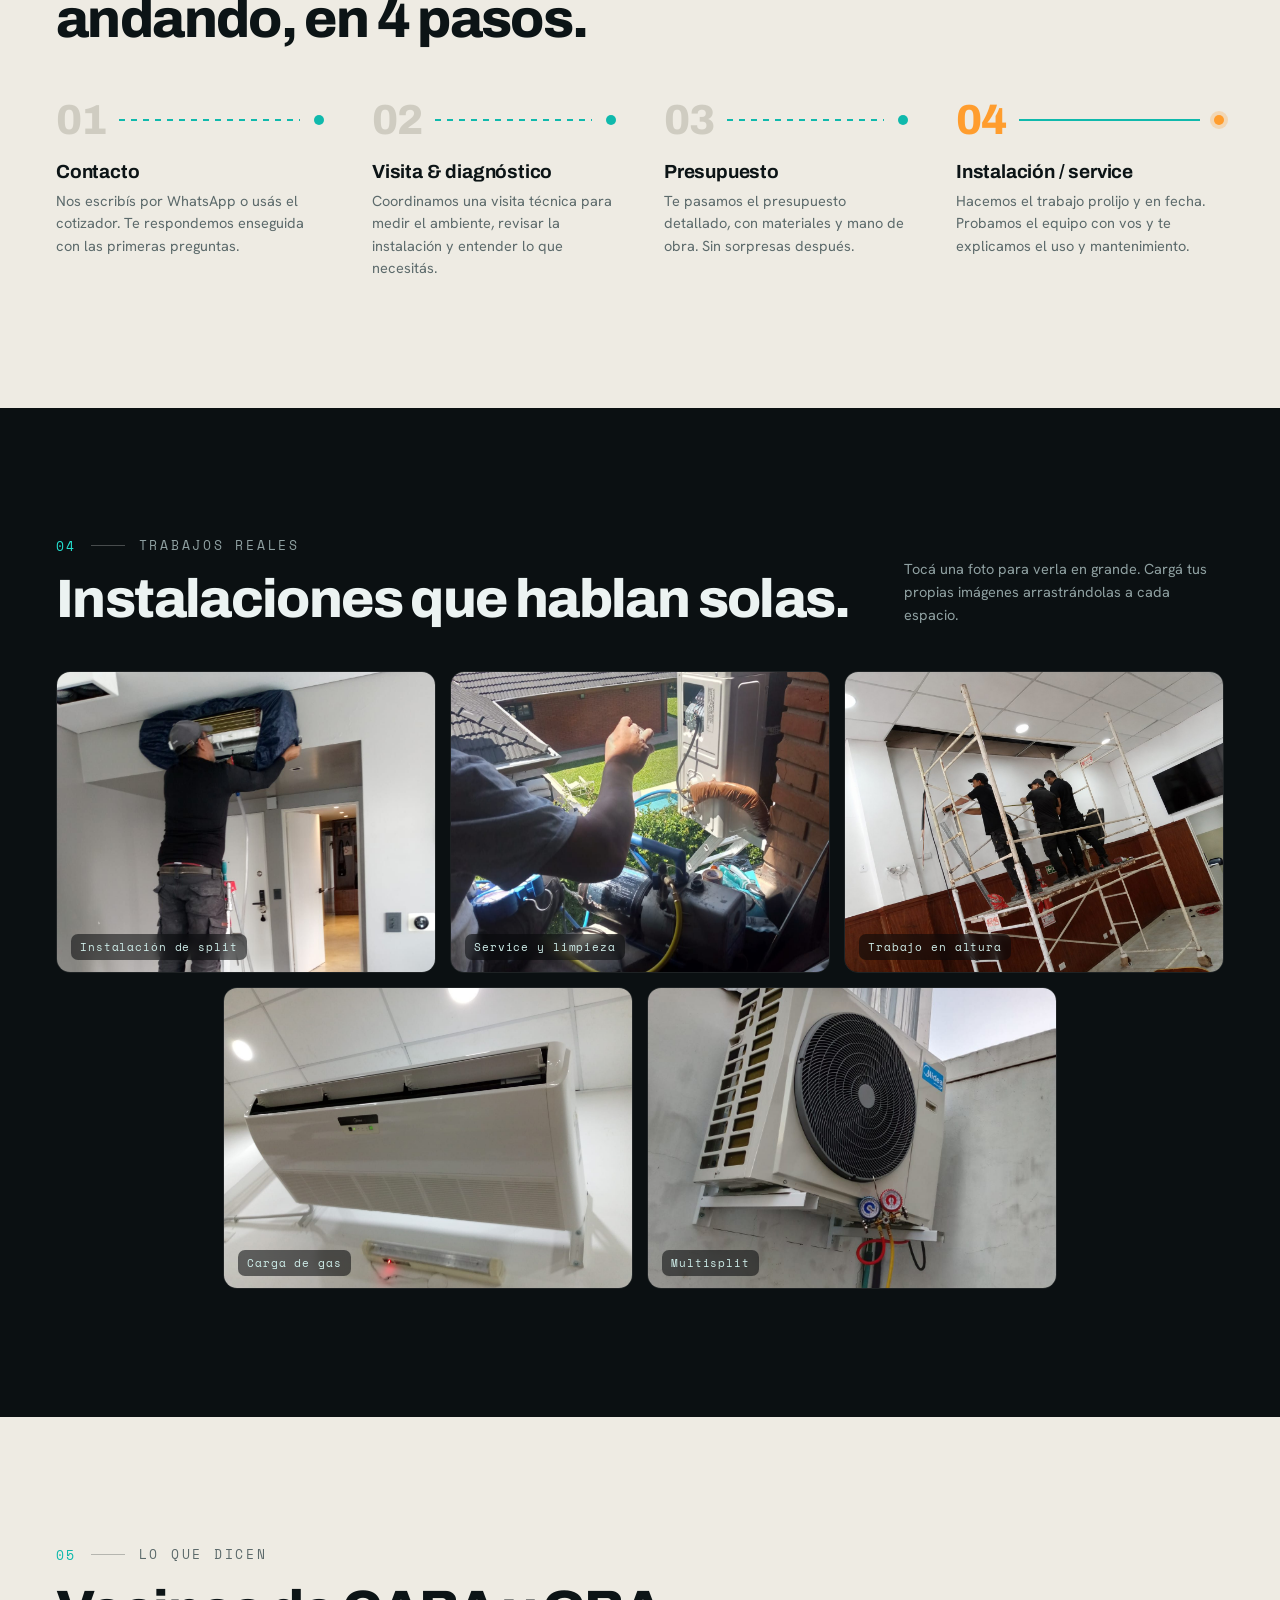
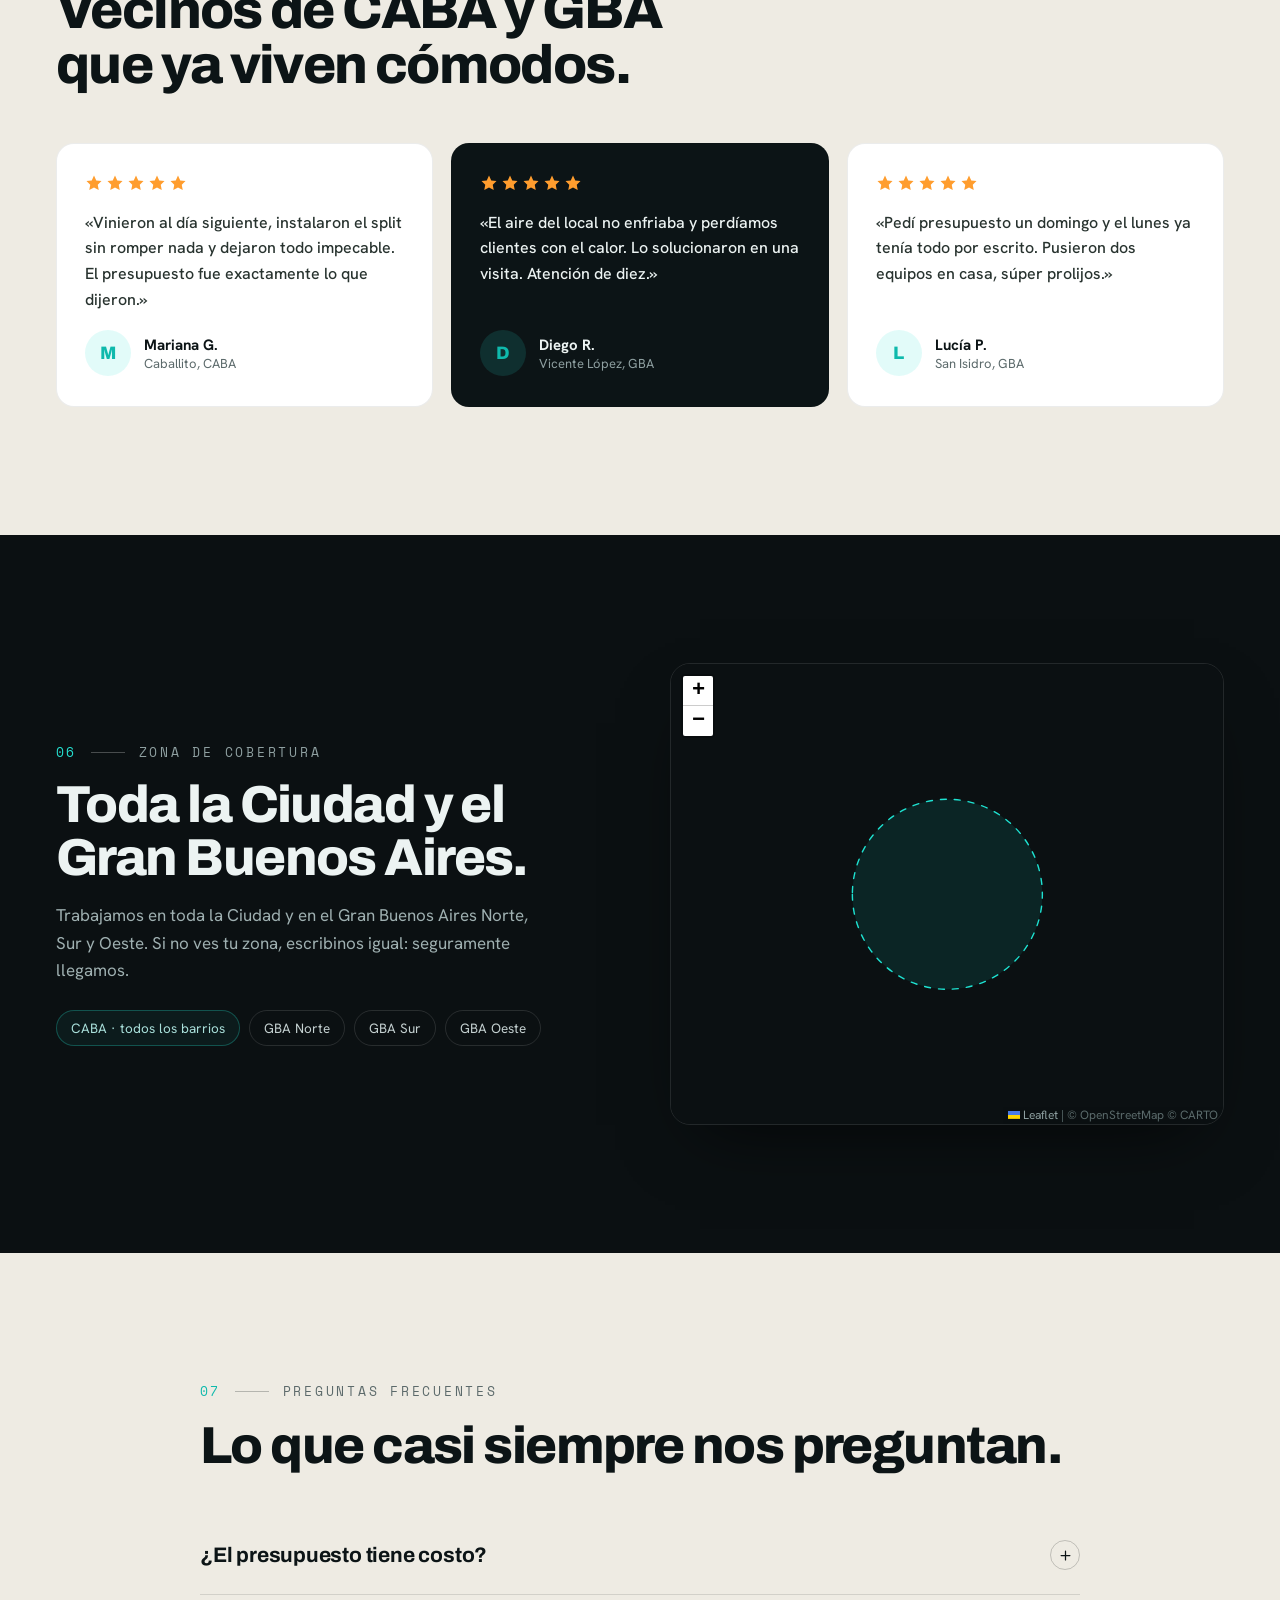
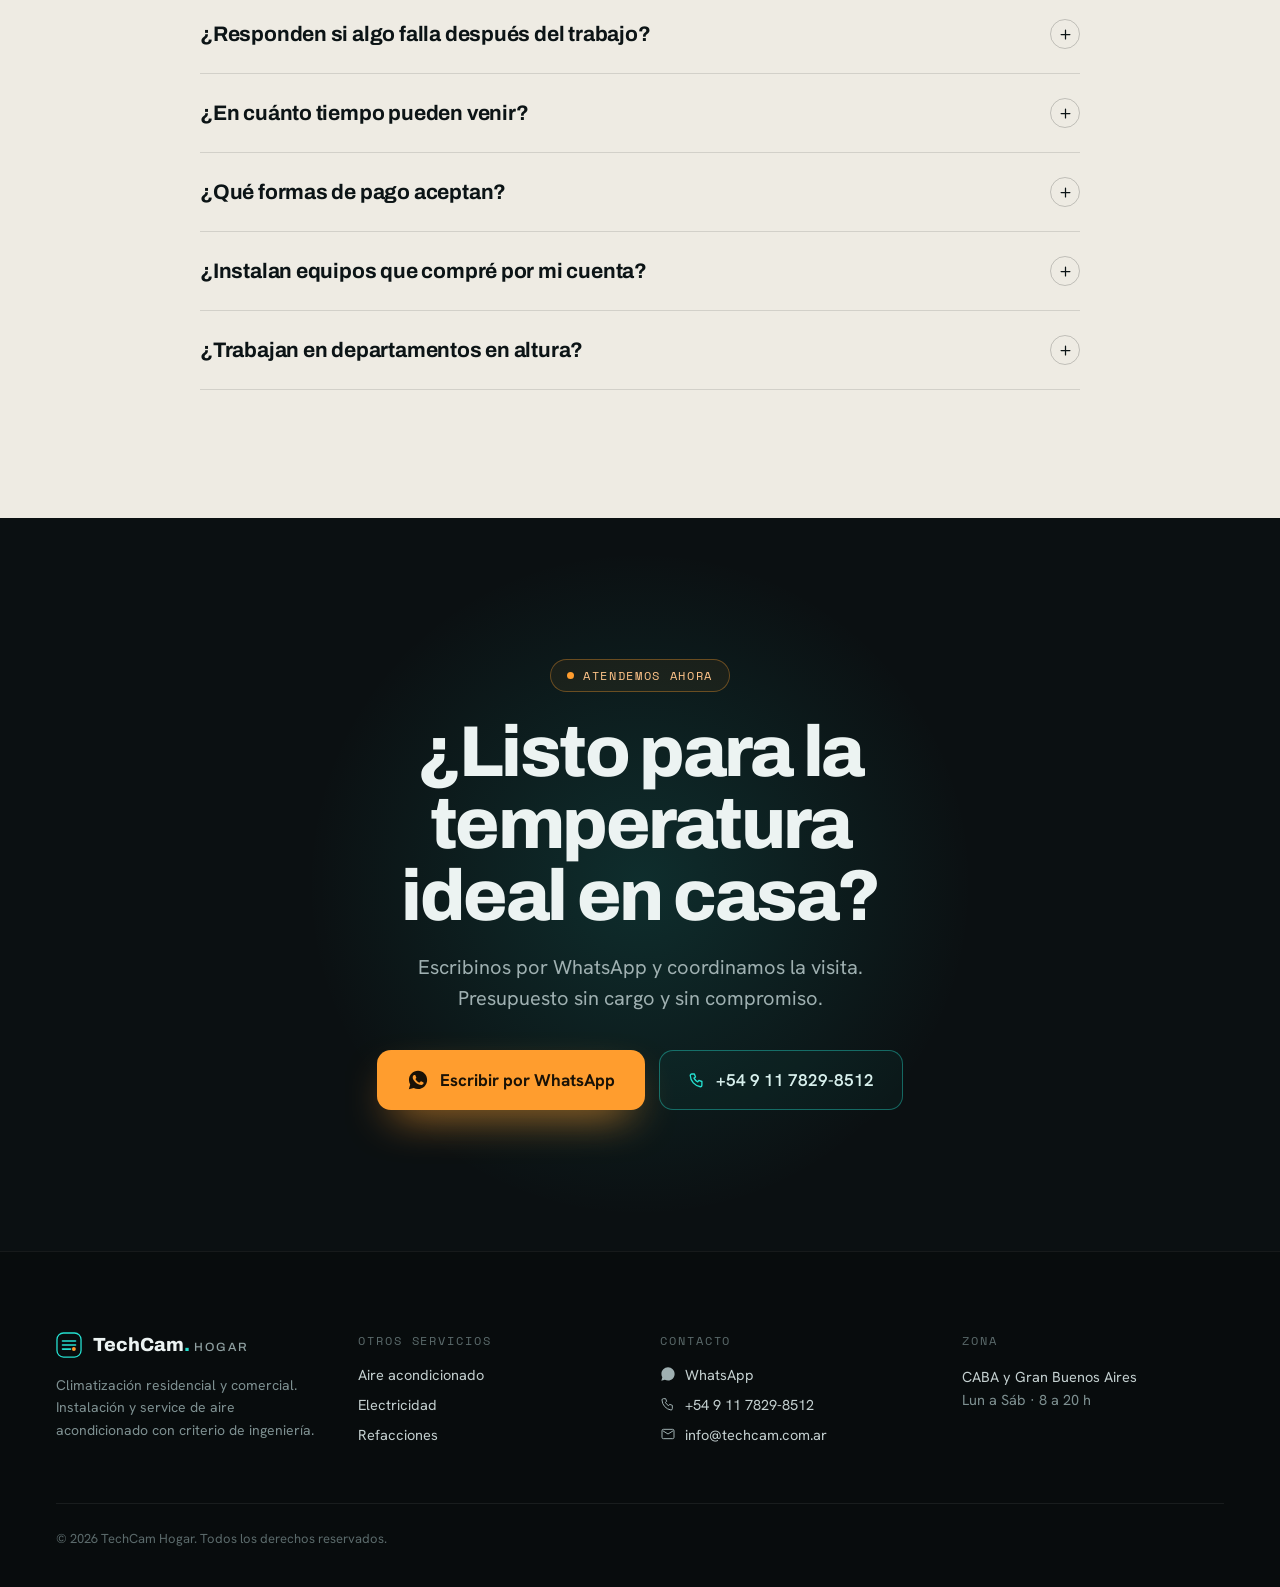
==== commit cdd5e248: "aire: ancla miniatura Instalación de split arriba (object-position) para mostrar el aire Co-Authored" ====
--- a/aire/index.html
+++ b/aire/index.html
@@ -333,7 +333,7 @@
         <p data-reveal data-reveal-delay="80" style="opacity:0;font-size:14.5px;color:#8FA0A1;max-width:320px;margin:0;line-height:1.6">Tocá una foto para verla en grande. Cargá tus propias imágenes arrastrándolas a cada espacio.</p>
       </div>
       <div style="display:flex;flex-wrap:wrap;justify-content:center;gap:14px">
-        <div data-reveal data-reveal-delay="0" data-gallery style="opacity:0;cursor:zoom-in;border-radius:14px;overflow:hidden;border:1px solid rgba(255,255,255,.08);position:relative;flex:1 1 340px;max-width:410px" data-action="lightbox"><img src="assets/trabajo-01.jpeg" alt="Trabajo de aire acondicionado — TechCam Hogar" loading="lazy" decoding="async" style="display:block;width:100%;height:300px;object-fit:cover"><div style="position:absolute;left:14px;bottom:12px;font-family:'Space Mono',monospace;font-size:11px;letter-spacing:.08em;color:#cfeeea;background:rgba(6,9,10,.55);backdrop-filter:blur(4px);padding:5px 9px;border-radius:7px;pointer-events:none">Instalación de split</div></div>
+        <div data-reveal data-reveal-delay="0" data-gallery style="opacity:0;cursor:zoom-in;border-radius:14px;overflow:hidden;border:1px solid rgba(255,255,255,.08);position:relative;flex:1 1 340px;max-width:410px" data-action="lightbox"><img src="assets/trabajo-01.jpeg" alt="Trabajo de aire acondicionado — TechCam Hogar" loading="lazy" decoding="async" style="display:block;width:100%;height:300px;object-fit:cover;object-position:top"><div style="position:absolute;left:14px;bottom:12px;font-family:'Space Mono',monospace;font-size:11px;letter-spacing:.08em;color:#cfeeea;background:rgba(6,9,10,.55);backdrop-filter:blur(4px);padding:5px 9px;border-radius:7px;pointer-events:none">Instalación de split</div></div>
         <div data-reveal data-reveal-delay="80" data-gallery style="opacity:0;cursor:zoom-in;border-radius:14px;overflow:hidden;border:1px solid rgba(255,255,255,.08);position:relative;flex:1 1 340px;max-width:410px" data-action="lightbox"><img src="assets/trabajo-02.jpeg" alt="Trabajo de aire acondicionado — TechCam Hogar" loading="lazy" decoding="async" style="display:block;width:100%;height:300px;object-fit:cover"><div style="position:absolute;left:14px;bottom:12px;font-family:'Space Mono',monospace;font-size:11px;letter-spacing:.08em;color:#cfeeea;background:rgba(6,9,10,.55);backdrop-filter:blur(4px);padding:5px 9px;border-radius:7px;pointer-events:none">Service y limpieza</div></div>
         <div data-reveal data-reveal-delay="160" data-gallery style="opacity:0;cursor:zoom-in;border-radius:14px;overflow:hidden;border:1px solid rgba(255,255,255,.08);position:relative;flex:1 1 340px;max-width:410px" data-action="lightbox"><img src="assets/trabajo-03b.jpeg" alt="Trabajo de aire acondicionado — TechCam Hogar" loading="lazy" decoding="async" style="display:block;width:100%;height:300px;object-fit:cover"><div style="position:absolute;left:14px;bottom:12px;font-family:'Space Mono',monospace;font-size:11px;letter-spacing:.08em;color:#cfeeea;background:rgba(6,9,10,.55);backdrop-filter:blur(4px);padding:5px 9px;border-radius:7px;pointer-events:none">Trabajo en altura</div></div>
         <div data-reveal data-reveal-delay="240" data-gallery style="opacity:0;cursor:zoom-in;border-radius:14px;overflow:hidden;border:1px solid rgba(255,255,255,.08);position:relative;flex:1 1 340px;max-width:410px" data-action="lightbox"><img src="assets/trabajo-04.jpeg" alt="Trabajo de aire acondicionado — TechCam Hogar" loading="lazy" decoding="async" style="display:block;width:100%;height:300px;object-fit:cover"><div style="position:absolute;left:14px;bottom:12px;font-family:'Space Mono',monospace;font-size:11px;letter-spacing:.08em;color:#cfeeea;background:rgba(6,9,10,.55);backdrop-filter:blur(4px);padding:5px 9px;border-radius:7px;pointer-events:none">Carga de gas</div></div>
